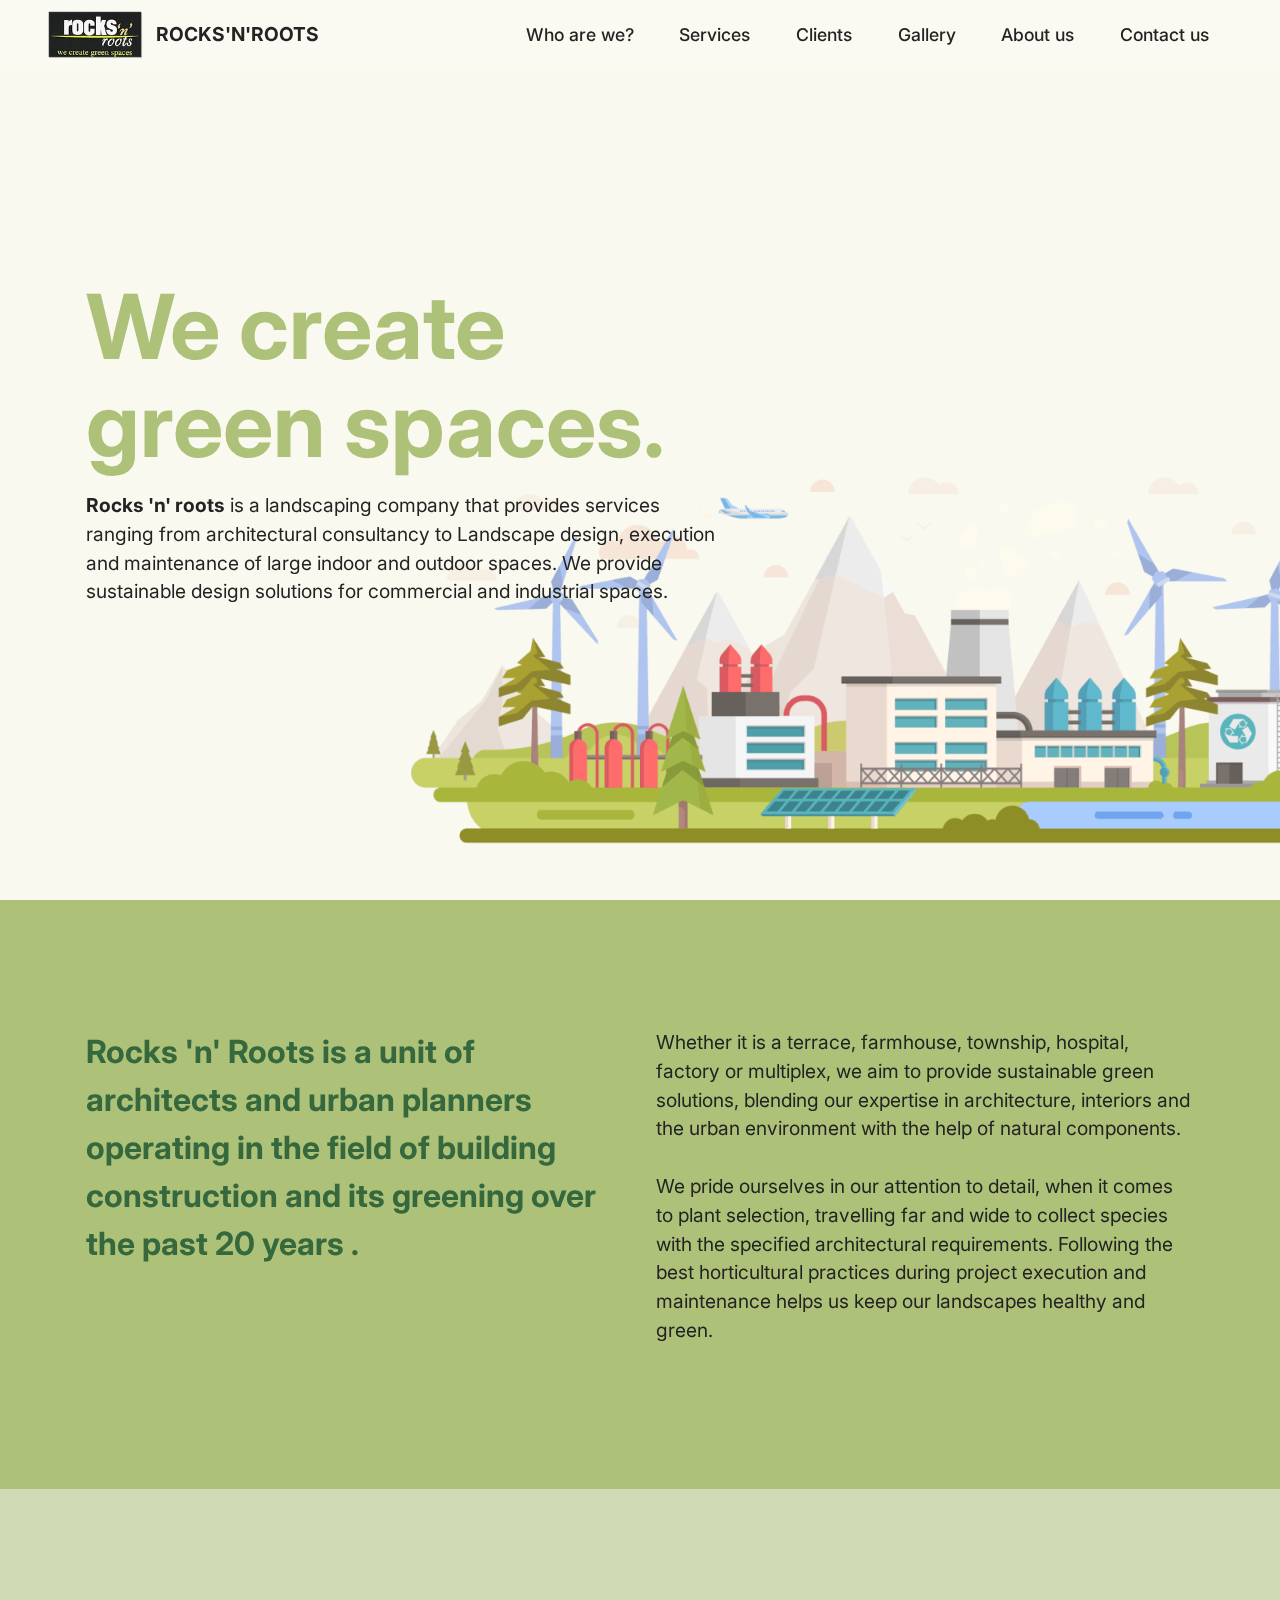
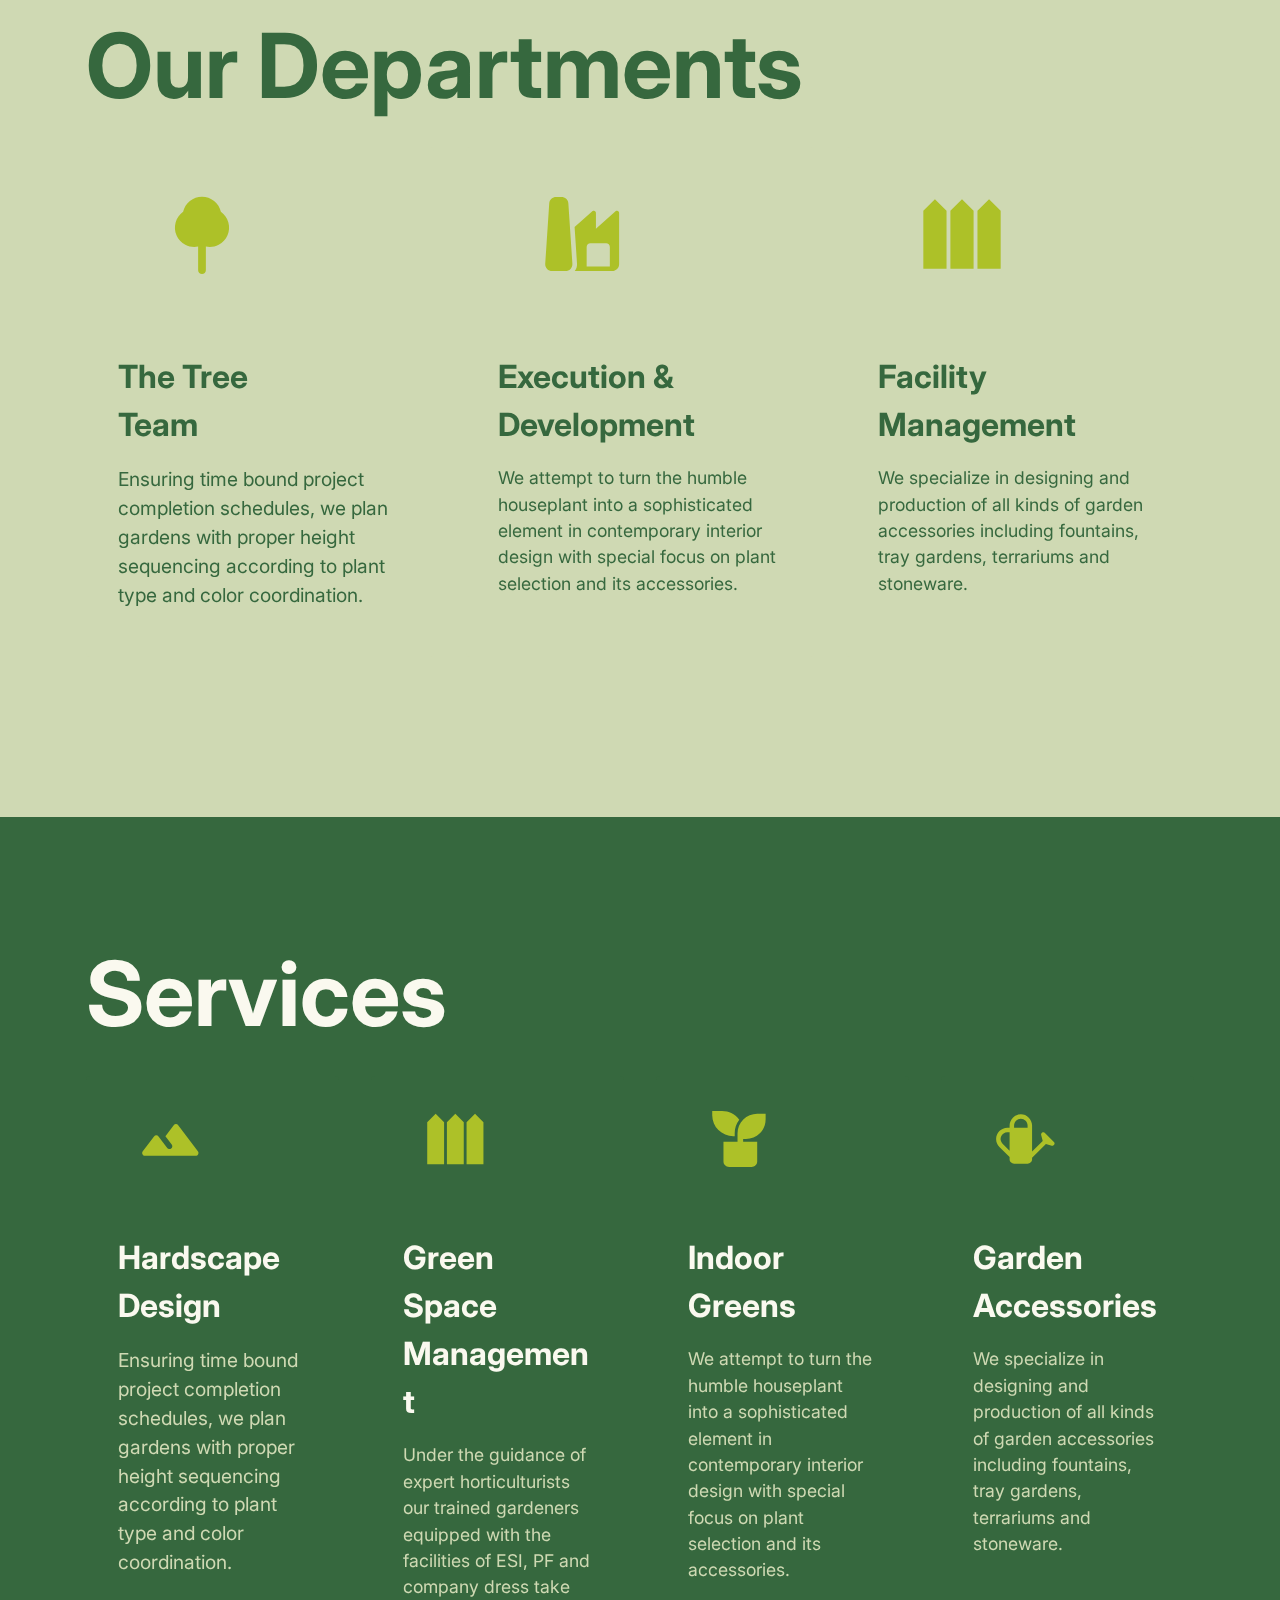
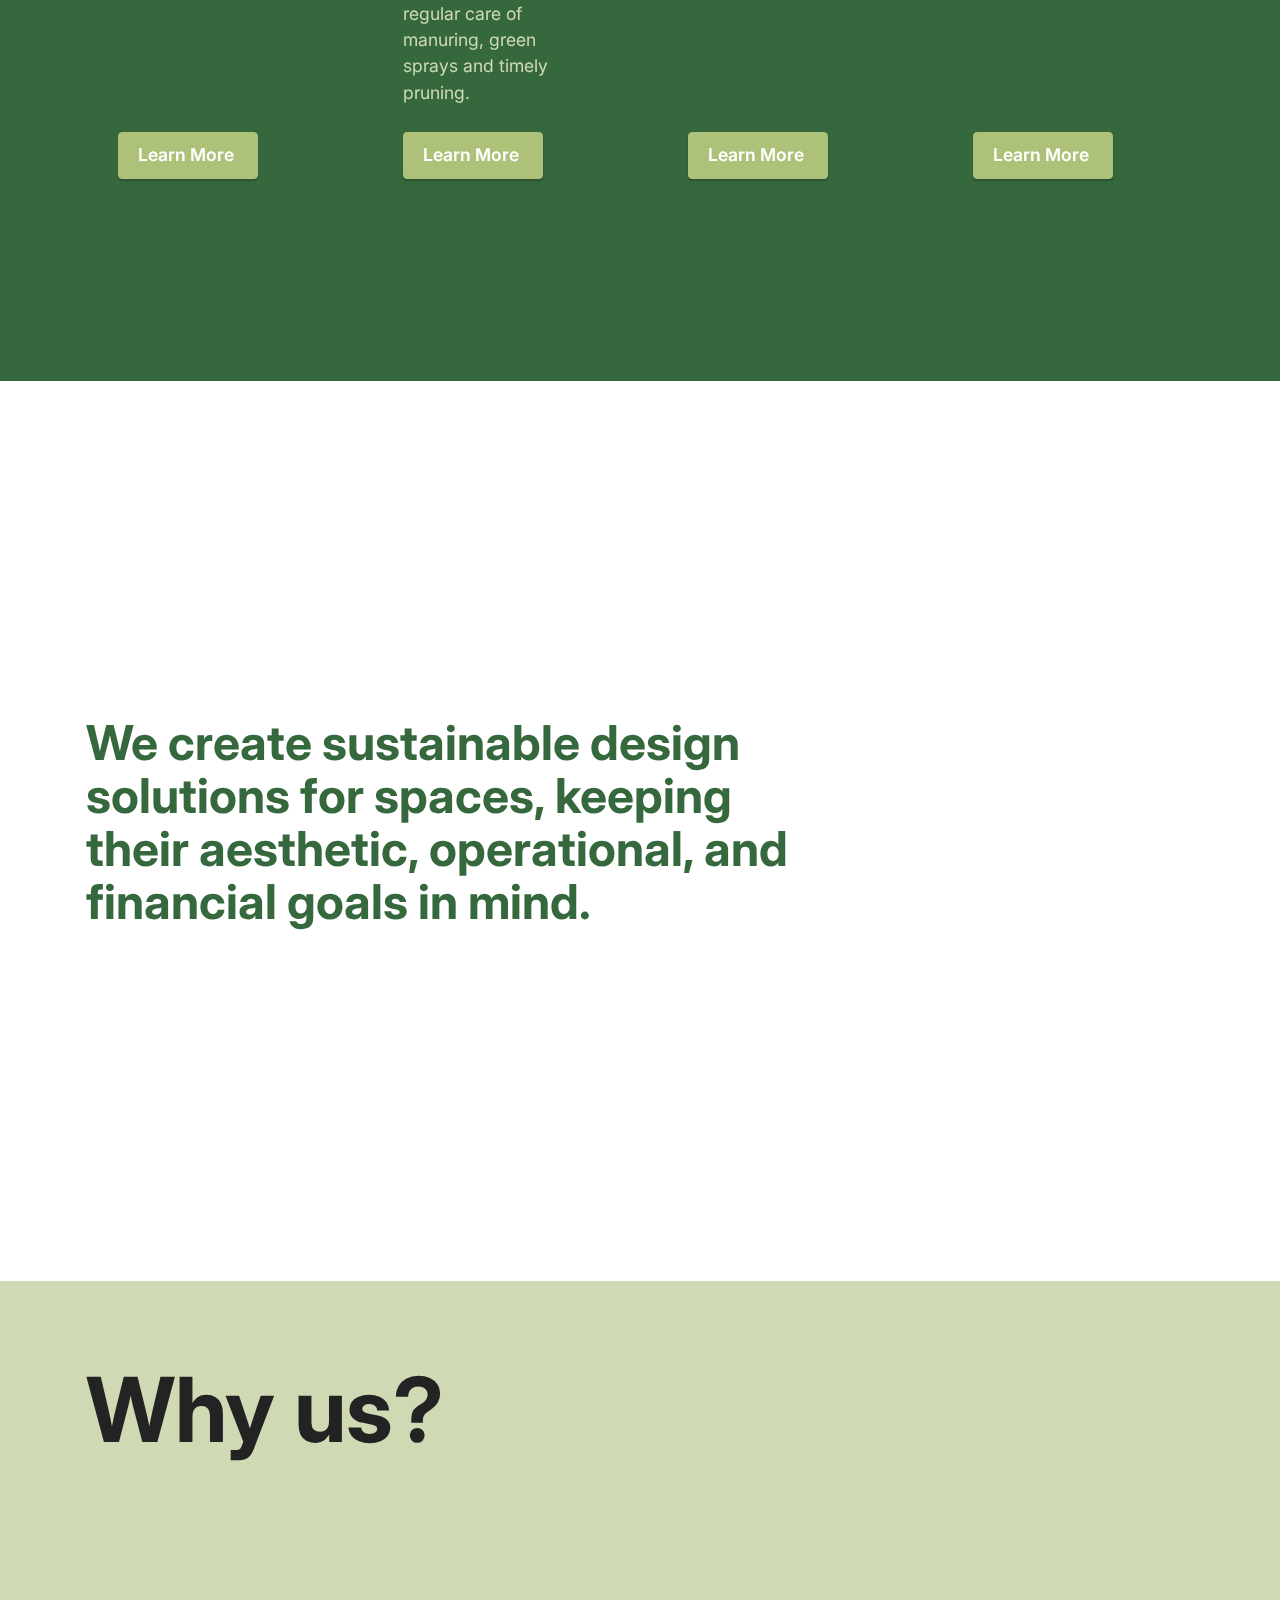
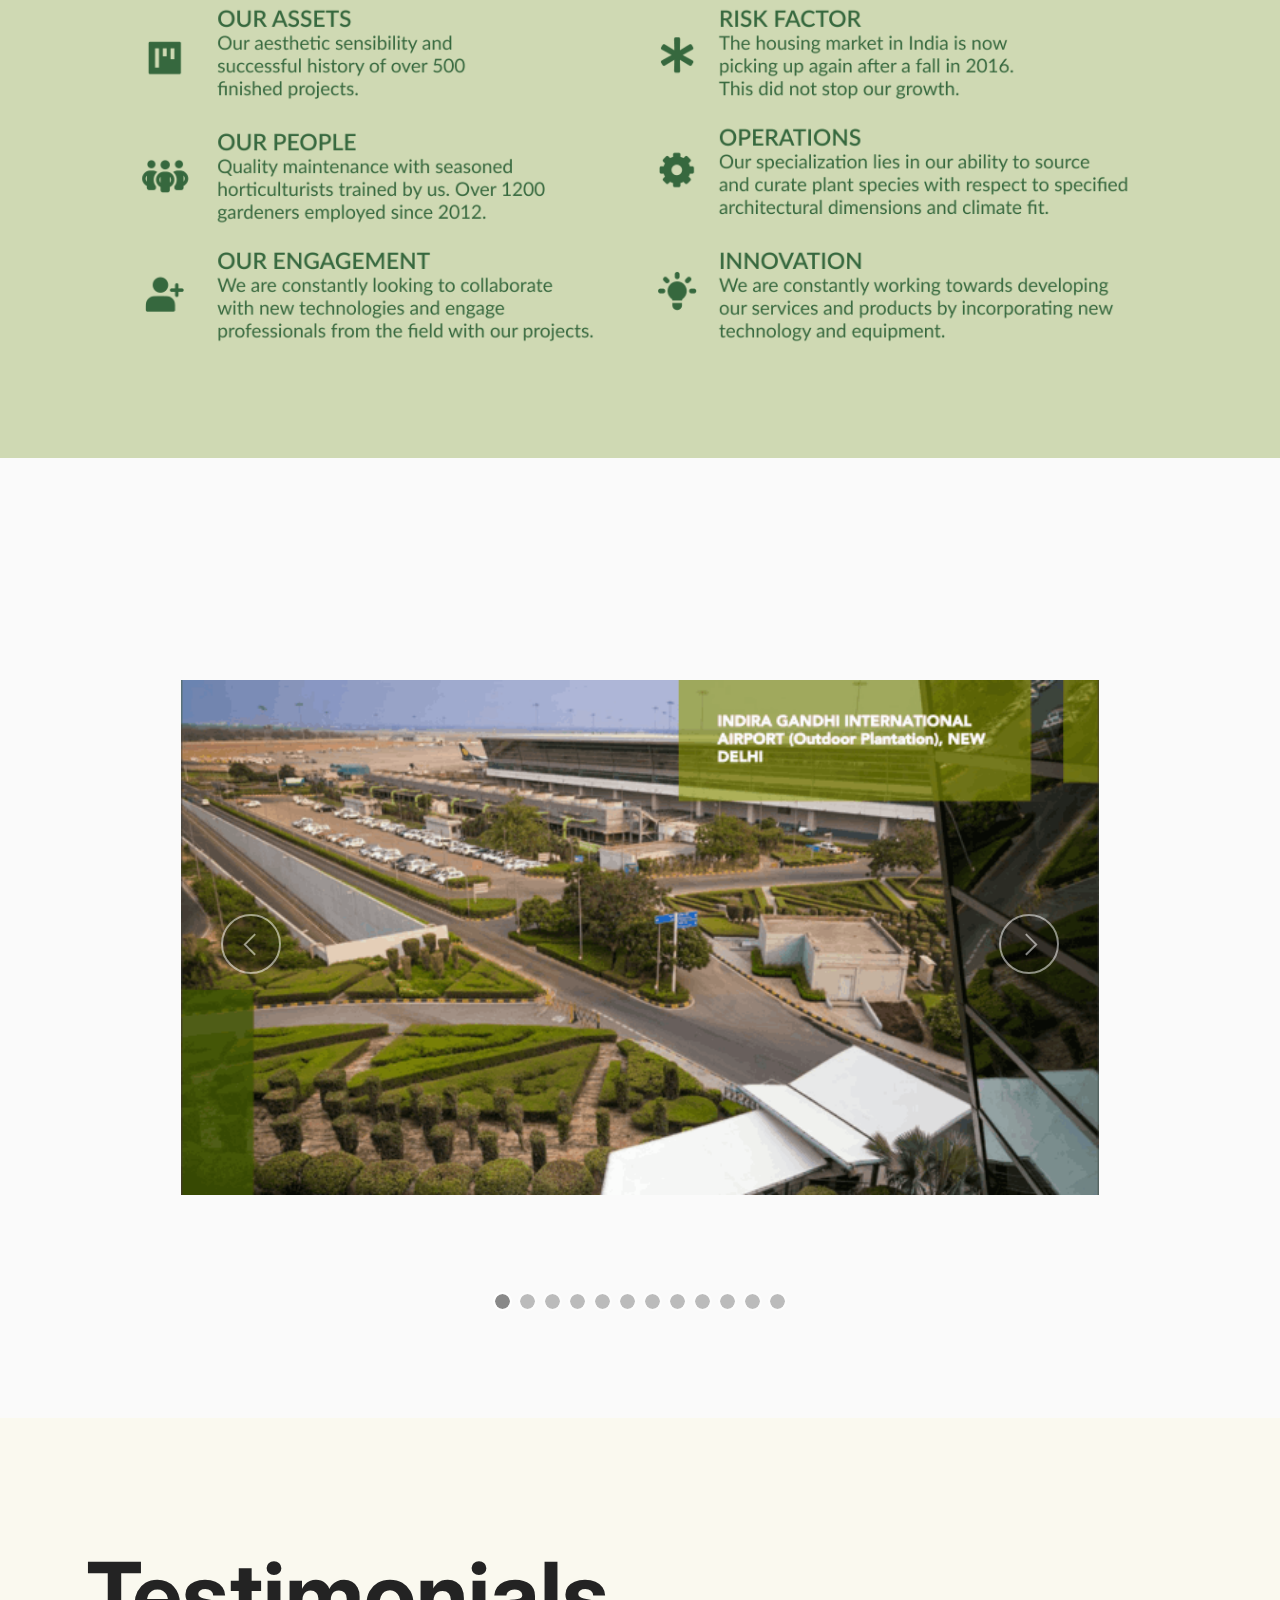
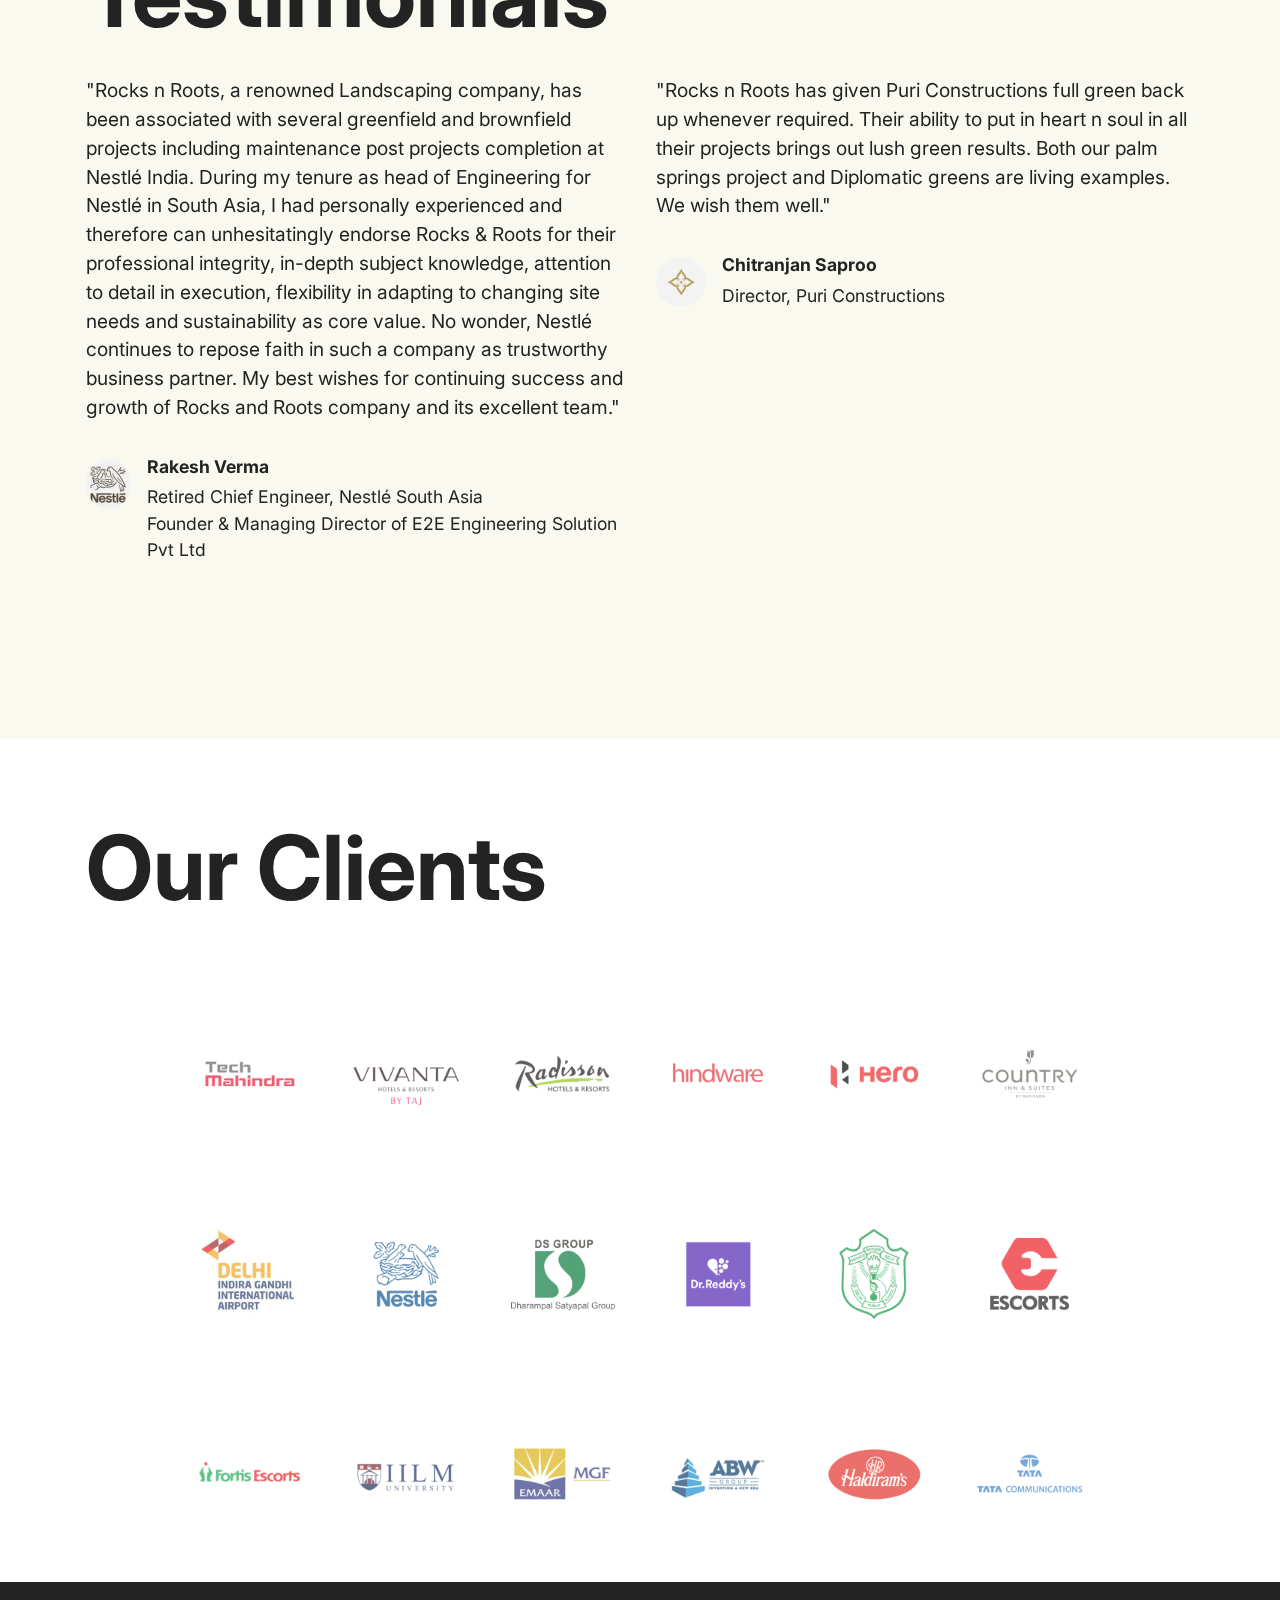
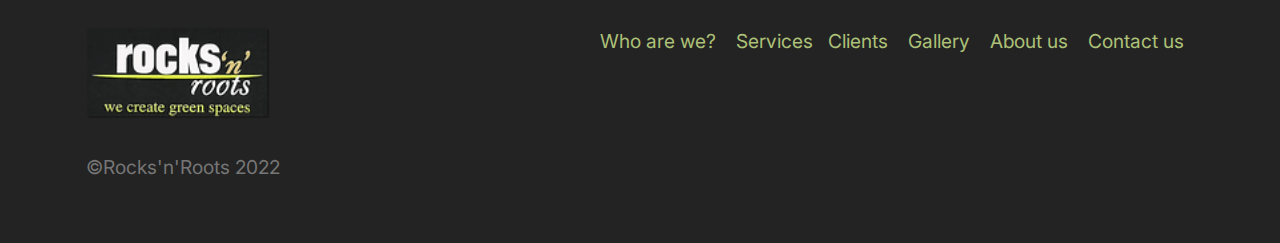
==== index.html @ bb9d35ec "First Draft" ====
<!DOCTYPE html>
<html  >
<head>
 
  <meta charset="UTF-8">
  <meta http-equiv="X-UA-Compatible" content="IE=edge">
 
  <meta name="viewport" content="width=device-width, initial-scale=1, minimum-scale=1">
  <link rel="shortcut icon" href="assets/images/image-19-139x70.png" type="image/x-icon">
  <meta name="description" content="RocksNRoots">
  
  
  <title>Home</title>
  <link rel="stylesheet" href="assets/web/assets/mobirise-icons2/mobirise2.css">
  <link rel="stylesheet" href="assets/bootstrap/css/bootstrap.min.css">
  <link rel="stylesheet" href="assets/bootstrap/css/bootstrap-grid.min.css">
  <link rel="stylesheet" href="assets/bootstrap/css/bootstrap-reboot.min.css">
  <link rel="stylesheet" href="assets/parallax/jarallax.css">
  <link rel="stylesheet" href="assets/dropdown/css/style.css">
  <link rel="stylesheet" href="assets/socicon/css/styles.css">
  <link rel="stylesheet" href="assets/theme/css/style.css">
  <link rel="preload" href="https://fonts.googleapis.com/css?family=Inter:100,200,300,400,500,600,700,800,900&display=swap" as="style" onload="this.onload=null;this.rel='stylesheet'">
  <noscript><link rel="stylesheet" href="https://fonts.googleapis.com/css?family=Inter:100,200,300,400,500,600,700,800,900&display=swap"></noscript>
  <link rel="preload" as="style" href="assets/mobirise/css/mbr-additional.css"><link rel="stylesheet" href="assets/mobirise/css/mbr-additional.css" type="text/css">
  
  
  
  
</head>
<body>
  
  <section data-bs-version="5.1" class="menu menu3 cid-t5DVvhCF1q" once="menu" id="menu3-2">
    
    <nav class="navbar navbar-dropdown navbar-fixed-top navbar-expand-lg">
        <div class="container-fluid">
            <div class="navbar-brand">
                <span class="navbar-logo">
                    <a href="index.html">
                        <img src="assets/images/image-19-139x70.png" alt="Home" style="height: 3rem;">
                    </a>
                </span>
                <span class="navbar-caption-wrap"><a class="navbar-caption text-black text-primary display-7" href="index.html">ROCKS'N'ROOTS</a></span>
            </div>
            <button class="navbar-toggler" type="button" data-toggle="collapse" data-bs-toggle="collapse" data-target="#navbarSupportedContent" data-bs-target="#navbarSupportedContent" aria-controls="navbarNavAltMarkup" aria-expanded="false" aria-label="Toggle navigation">
                <div class="hamburger">
                    <span></span>
                    <span></span>
                    <span></span>
                    <span></span>
                </div>
            </button>
            <div class="collapse navbar-collapse" id="navbarSupportedContent">
                <ul class="navbar-nav nav-dropdown nav-right" data-app-modern-menu="true"><li class="nav-item"><a class="nav-link link text-black text-primary display-4" href="index.html#content10-7">Who are we?</a></li>
                    <li class="nav-item"><a class="nav-link link text-black text-primary display-4" href="index.html#features3-g">
                            Services</a></li>
                    <li class="nav-item"><a class="nav-link link text-black text-primary display-4" href="index.html#content4-r">Clients</a>
                    </li><li class="nav-item"><a class="nav-link link text-black text-primary display-4" href="gallery.html">Gallery</a></li><li class="nav-item"><a class="nav-link link text-black text-primary display-4" href="aboutus.html">About us</a></li><li class="nav-item"><a class="nav-link link text-black text-primary display-4" href="mailto:rocksnrootsdelhi@gmail.com">Contact us</a></li></ul>
                
                
            </div>
        </div>
    </nav>
</section>

<section data-bs-version="5.1" class="header2 cid-t5EfN3SCUi mbr-fullscreen mbr-parallax-background" id="header2-3">

    

    <div class="mbr-overlay" style="opacity: 0; background-color: rgb(0, 0, 0);"></div>

    <div class="container">
        <div class="row">
            <div class="col-12 col-lg-7">
                <h1 class="mbr-section-title mbr-fonts-style mb-3 display-1"><strong>We create green spaces.</strong></h1>
                
                <p class="mbr-text mbr-fonts-style display-7"><strong>Rocks 'n' roots</strong> is a landscaping company that provides services ranging from architectural consultancy to Landscape design, execution and maintenance of large indoor and outdoor spaces. We provide sustainable design solutions for commercial and industrial spaces.</p>
                
            </div>
        </div>
    </div>
</section>

<section data-bs-version="5.1" class="content10 cid-t5EgVsaYyF" id="content10-7">
    
    <div class="container">
        <div class="row justify-content-center">
            <div class="col-12 col-md">
                
                <h6 class="mbr-section-subtitle mbr-fonts-style mb-4 display-5"><strong>
                    Rocks 'n' Roots is a unit of architects and urban planners operating in the field of building construction and its greening over the past 20 years .</strong><br></h6>
            </div>
            <div class="col-md-12 col-lg-6">
                <p class="mbr-text mbr-fonts-style display-7">Whether it is a terrace, farmhouse, township, hospital, factory or multiplex, we aim to provide sustainable green solutions, blending our expertise in architecture, interiors and the urban environment with the help of natural components.&nbsp;<br><br>We pride ourselves in our attention to detail, when it comes to plant selection, travelling far and wide to collect species with the specified architectural requirements.&nbsp;Following the best horticultural practices during project execution and maintenance helps us keep our landscapes healthy and green.&nbsp;</p>
            </div>
        </div>
    </div>
</section>

<section data-bs-version="5.1" class="features3 cid-t6fZ8G0Lkk" id="features3-o">
    
    
    <div class="container">
        <div class="mbr-section-head">
            <h4 class="mbr-section-title mbr-fonts-style align-center mb-0 display-1">
                <strong>Our Departments</strong></h4>
            
        </div>
        <div class="row mt-4">
            <div class="item features-image сol-12 col-md-6 col-lg-4">
                <div class="item-wrapper">
                    <div class="item-img">
                        <img src="assets/images/001-2.svg" alt="">
                    </div>
                    <div class="item-content">
                        <h5 class="item-title mbr-fonts-style display-5"><strong>The Tree <br>Team</strong></h5>
                        
                        <p class="mbr-text mbr-fonts-style mt-3 display-7">Ensuring time bound project completion schedules, we plan gardens with proper height sequencing according to plant type and color coordination.</p>
                    </div>
                    
                </div>
            </div>
            
            <div class="item features-image сol-12 col-md-6 col-lg-4">
                <div class="item-wrapper">
                    <div class="item-img">
                        <img src="assets/images/003-1.svg" alt="">
                    </div>
                    <div class="item-content">
                        <h5 class="item-title mbr-fonts-style display-5"><strong>Execution &amp; Development</strong></h5>
                        
                        <p class="mbr-text mbr-fonts-style mt-3 display-4">We attempt to turn the humble houseplant into a sophisticated element in contemporary interior design with special focus on plant selection and its accessories.<br></p>
                    </div>
                    
                </div>
            </div><div class="item features-image сol-12 col-md-6 col-lg-4">
                <div class="item-wrapper">
                    <div class="item-img">
                        <img src="assets/images/004-1.svg" data-slide-to="3" data-bs-slide-to="4" alt="">
                    </div>
                    <div class="item-content">
                        <h5 class="item-title mbr-fonts-style display-5"><strong>Facility <br>Management</strong></h5>
                        
                        <p class="mbr-text mbr-fonts-style mt-3 display-4">We specialize in designing and production of all kinds of garden accessories including fountains, tray gardens, terrariums and stoneware.<br></p>
                    </div>
                    
                </div>
            </div>
        </div>
    </div>
</section>

<section data-bs-version="5.1" class="features3 cid-t5TlQyt4Wt" id="features3-g">
    
    
    <div class="container">
        <div class="mbr-section-head">
            <h4 class="mbr-section-title mbr-fonts-style align-center mb-0 display-1">
                <strong>Services</strong></h4>
            
        </div>
        <div class="row mt-4">
            <div class="item features-image сol-12 col-md-6 col-lg-3">
                <div class="item-wrapper">
                    <div class="item-img">
                        <img src="assets/images/005.svg" alt="">
                    </div>
                    <div class="item-content">
                        <h5 class="item-title mbr-fonts-style display-5"><strong>Hardscape Design</strong></h5>
                        
                        <p class="mbr-text mbr-fonts-style mt-3 display-7">Ensuring time bound project completion schedules, we plan gardens with proper height sequencing according to plant type and color coordination.</p>
                    </div>
                    <div class="mbr-section-btn item-footer mt-2"><a href="gallery.html#header2-1l" class="btn item-btn btn-success display-4">Learn More&nbsp;</a></div>
                </div>
            </div>
            <div class="item features-image сol-12 col-md-6 col-lg-3">
                <div class="item-wrapper">
                    <div class="item-img">
                        <img src="assets/images/004-1.svg" alt="">
                    </div>
                    <div class="item-content">
                        <h5 class="item-title mbr-fonts-style display-5"><strong>Green Space Management</strong></h5>
                        
                        <p class="mbr-text mbr-fonts-style mt-3 display-4">Under the guidance of expert horticulturists our trained gardeners equipped with the facilities of ESI, PF and company dress take regular care of manuring, green sprays and timely&nbsp; pruning.</p>
                    </div>
                    <div class="mbr-section-btn item-footer mt-2"><a href="gallery.html#header2-1k" class="btn item-btn btn-success display-4">Learn More&nbsp;</a></div>
                </div>
            </div>
            <div class="item features-image сol-12 col-md-6 col-lg-3">
                <div class="item-wrapper">
                    <div class="item-img">
                        <img src="assets/images/007.svg" alt="">
                    </div>
                    <div class="item-content">
                        <h5 class="item-title mbr-fonts-style display-5"><strong>Indoor <br>Greens</strong></h5>
                        
                        <p class="mbr-text mbr-fonts-style mt-3 display-4">We attempt to turn the humble houseplant into a sophisticated element in contemporary interior design with special focus on plant selection and its accessories.<br></p>
                    </div>
                    <div class="mbr-section-btn item-footer mt-2"><a href="gallery.html#slider1-1n" class="btn item-btn btn-success display-4">Learn More&nbsp;</a></div>
                </div>
            </div><div class="item features-image сol-12 col-md-6 col-lg-3">
                <div class="item-wrapper">
                    <div class="item-img">
                        <img src="assets/images/008.svg" data-slide-to="3" data-bs-slide-to="4" alt="">
                    </div>
                    <div class="item-content">
                        <h5 class="item-title mbr-fonts-style display-5"><strong>Garden Accessories</strong></h5>
                        
                        <p class="mbr-text mbr-fonts-style mt-3 display-4">We specialize in designing and production of all kinds of garden accessories including fountains, tray gardens, terrariums and stoneware.<br></p>
                    </div>
                    <div class="mbr-section-btn item-footer mt-2"><a href="gallery.html#header2-x" class="btn item-btn btn-success display-4">Learn More&nbsp;</a></div>
                </div>
            </div>
        </div>
    </div>
</section>

<section data-bs-version="5.1" class="header2 cid-t6fTZutFiZ mbr-fullscreen mbr-parallax-background" id="header2-h">

    

    <div class="mbr-overlay" style="opacity: 0; background-color: rgb(255, 255, 255);"></div>

    <div class="container">
        <div class="row">
            <div class="col-12 col-lg-8">
                <h1 class="mbr-section-title mbr-fonts-style mb-3 display-2"><strong>We create sustainable design solutions for spaces, keeping their aesthetic, operational, and financial goals in mind.</strong></h1>
                
                
                
            </div>
        </div>
    </div>
</section>

<section data-bs-version="5.1" class="content4 cid-t6KwurX6iw" id="content4-1s">
    
    
    <div class="container">
        <div class="row justify-content-center">
            <div class="title col-md-12 col-lg-12">
                <h3 class="mbr-section-title mbr-fonts-style align-center mb-4 display-1">
                    <strong>Why us?</strong></h3>
                
                
            </div>
        </div>
    </div>
</section>

<section data-bs-version="5.1" class="image3 cid-t6KwoleUB4" id="image3-1r">
    

    

    <div class="container-fluid">
        <div class="row justify-content-center">
            <div class="col-12 col-lg-12">
                <div class="image-wrapper">
                    <img src="assets/images/frame-8-2560x1192.png" alt="Mobirise">
                    
                </div>
            </div>
        </div>
    </div>
</section>

<section data-bs-version="5.1" class="slider2 cid-t6AXelpmAG" id="slider2-1i">
    

    
    <div class="container">
        <div class="row justify-content-center">
            <div class="col-12 col-md-10">
                <div class="carousel slide carousel-fade" id="t7fwPSSUD3" data-ride="carousel" data-bs-ride="carousel" data-interval="5000" data-bs-interval="5000">
                    
                    <ol class="carousel-indicators">
                        <li data-slide-to="0" data-bs-slide-to="0" class="active" data-target="#t7fwPSSUD3" data-bs-target="#t7fwPSSUD3"></li>
                        <li data-slide-to="1" data-bs-slide-to="1" data-target="#t7fwPSSUD3" data-bs-target="#t7fwPSSUD3"></li>
                        <li data-slide-to="2" data-bs-slide-to="2" data-target="#t7fwPSSUD3" data-bs-target="#t7fwPSSUD3"></li><li data-slide-to="3" data-bs-slide-to="3" data-target="#t7fwPSSUD3" data-bs-target="#t7fwPSSUD3"></li><li data-slide-to="4" data-bs-slide-to="4" data-target="#t7fwPSSUD3" data-bs-target="#t7fwPSSUD3"></li><li data-slide-to="5" data-bs-slide-to="5" data-target="#t7fwPSSUD3" data-bs-target="#t7fwPSSUD3"></li><li data-slide-to="6" data-bs-slide-to="6" data-target="#t7fwPSSUD3" data-bs-target="#t7fwPSSUD3"></li><li data-slide-to="7" data-bs-slide-to="7" data-target="#t7fwPSSUD3" data-bs-target="#t7fwPSSUD3"></li><li data-slide-to="8" data-bs-slide-to="8" data-target="#t7fwPSSUD3" data-bs-target="#t7fwPSSUD3"></li><li data-slide-to="9" data-bs-slide-to="9" data-target="#t7fwPSSUD3" data-bs-target="#t7fwPSSUD3"></li><li data-slide-to="10" data-bs-slide-to="10" data-target="#t7fwPSSUD3" data-bs-target="#t7fwPSSUD3"></li><li data-slide-to="11" data-bs-slide-to="11" data-target="#t7fwPSSUD3" data-bs-target="#t7fwPSSUD3"></li>
                    </ol>
                    <div class="carousel-inner">
                        <div class="carousel-item slider-image item active">
                            <div class="item-wrapper">
                                <img class="d-block w-100" src="assets/images/image-38-640x359.png" data-slide-to="0" data-bs-slide-to="0">
                                
                            </div>
                        </div>
                        <div class="carousel-item slider-image item">
                            <div class="item-wrapper">
                                <img class="d-block w-100" src="assets/images/image-37-640x360.png" data-slide-to="1" data-bs-slide-to="1">
                                
                            </div>
                        </div><div class="carousel-item slider-image item">
                            <div class="item-wrapper">
                                <img class="d-block w-100" src="assets/images/image-36-640x361.png" data-slide-to="2" data-bs-slide-to="2">
                                
                            </div>
                        </div><div class="carousel-item slider-image item">
                            <div class="item-wrapper">
                                <img class="d-block w-100" src="assets/images/image-35-640x361.png" data-slide-to="3" data-bs-slide-to="3">
                                
                            </div>
                        </div><div class="carousel-item slider-image item">
                            <div class="item-wrapper">
                                <img class="d-block w-100" src="assets/images/image-34-640x359.png" data-slide-to="4" data-bs-slide-to="4">
                                
                            </div>
                        </div><div class="carousel-item slider-image item">
                            <div class="item-wrapper">
                                <img class="d-block w-100" src="assets/images/image-33-640x361.png" data-slide-to="5" data-bs-slide-to="5">
                                
                            </div>
                        </div><div class="carousel-item slider-image item">
                            <div class="item-wrapper">
                                <img class="d-block w-100" src="assets/images/image-32-640x360.png" data-slide-to="6" data-bs-slide-to="6">
                                
                            </div>
                        </div><div class="carousel-item slider-image item">
                            <div class="item-wrapper">
                                <img class="d-block w-100" src="assets/images/image-31-640x359.png" data-slide-to="7" data-bs-slide-to="7">
                                
                            </div>
                        </div><div class="carousel-item slider-image item">
                            <div class="item-wrapper">
                                <img class="d-block w-100" src="assets/images/image-30-640x359.png" data-slide-to="8" data-bs-slide-to="8">
                                
                            </div>
                        </div><div class="carousel-item slider-image item">
                            <div class="item-wrapper">
                                <img class="d-block w-100" src="assets/images/image-29-640x357.png" data-slide-to="9" data-bs-slide-to="9">
                                
                            </div>
                        </div><div class="carousel-item slider-image item">
                            <div class="item-wrapper">
                                <img class="d-block w-100" src="assets/images/image-28-640x361.png" data-slide-to="10" data-bs-slide-to="10">
                                
                            </div>
                        </div><div class="carousel-item slider-image item">
                            <div class="item-wrapper">
                                <img class="d-block w-100" src="assets/images/image-27-640x359.png" data-slide-to="11" data-bs-slide-to="11">
                                
                            </div>
                        </div>
                        
                    </div>
                    <a class="carousel-control carousel-control-prev" role="button" data-slide="prev" data-bs-slide="prev" href="#t7fwPSSUD3">
                        <span class="mobi-mbri mobi-mbri-arrow-prev" aria-hidden="true"></span>
                        <span class="sr-only visually-hidden">Previous</span>
                    </a>
                    <a class="carousel-control carousel-control-next" role="button" data-slide="next" data-bs-slide="next" href="#t7fwPSSUD3">
                        <span class="mobi-mbri mobi-mbri-arrow-next" aria-hidden="true"></span>
                        <span class="sr-only visually-hidden">Next</span>
                    </a>
                </div>
            </div>
        </div>
    </div>
</section>

<section data-bs-version="5.1" class="testimonials2 cid-t6fWciYGK0" id="testimonials2-l">
    
    
    <div class="container">
        <h3 class="mbr-section-title mbr-fonts-style align-center mb-4 display-1">
            <strong>Testimonials</strong>
        </h3>
        <div class="row justify-content-center">
            <div class="card col-12 col-md-6">
                <p class="mbr-text mbr-fonts-style mb-4 display-7">"Rocks n Roots, a renowned Landscaping company, has been associated with several greenfield and brownfield projects including maintenance post projects completion at Nestlé India. During my tenure as head of Engineering for Nestlé in South Asia, I had personally experienced and therefore can unhesitatingly endorse Rocks &amp; Roots for their professional integrity, in-depth subject knowledge, attention to detail in execution, flexibility in adapting to changing site needs and sustainability as core value. No wonder, Nestlé continues to repose faith in such a company as trustworthy business partner. My best wishes for continuing success and growth of Rocks and Roots company and its excellent team."<br></p>
                <div class="d-flex mb-md-0 mb-4">
                    <div class="image-wrapper">
                        <img src="assets/images/group-90-100x100.png" alt="Mobirise">
                    </div>
                    <div class="text-wrapper">
                        <p class="name mbr-fonts-style mb-1 display-4"><strong>Rakesh Verma</strong><br></p>
                        <p class="position mbr-fonts-style display-4">Retired Chief Engineer, Nestlé South Asia
<br>Founder &amp; Managing Director of E2E Engineering Solution Pvt Ltd</p>
                    </div>
                </div>
            </div>
            <div class="card col-12 col-md-6">
                <p class="mbr-text mbr-fonts-style mb-4 display-7">"Rocks n Roots has given Puri Constructions full green back up whenever required. Their ability to put in heart n soul in all their projects brings out lush green results. Both our palm springs project and Diplomatic greens are living examples. We wish them well." </p>
                <div class="d-flex mb-md-0 mb-4">
                    <div class="image-wrapper">
                        <img src="assets/images/group-91-100x100.png" alt="Mobirise">
                    </div>
                    <div class="text-wrapper">
                        <p class="name mbr-fonts-style mb-1 display-4"><strong>Chitranjan Saproo</strong><br></p>
                        <p class="position mbr-fonts-style display-4">Director, Puri Constructions</p>
                    </div>
                </div>
            </div>
        </div>
    </div>
</section>

<section data-bs-version="5.1" class="content4 cid-t6gq3K4KxP" id="content4-r">
    
    
    <div class="container">
        <div class="row justify-content-center">
            <div class="title col-md-12 col-lg-12">
                <h3 class="mbr-section-title mbr-fonts-style align-center mb-4 display-1">
                    <strong>Our Clients</strong></h3>
                
                
            </div>
        </div>
    </div>
</section>

<section data-bs-version="5.1" class="clients1 cid-t6WrpKMeGx" id="clients1-1t">
    
    <div class="images-container container-fluid">
        <div class="mbr-section-head">
            
            
            
        </div>
        <div class="row justify-content-center mt-4">
            <div class="col-md-3 card">
                <img src="assets/images/frame-9-160x160.png" alt="">
            </div>
            <div class="col-md-3 card">
                <img src="assets/images/frame-10-160x160.png" alt="">
            </div>
            <div class="col-md-3 card">
                <img src="assets/images/frame-11-160x160.png" alt="">
            </div>
            <div class="col-md-3 card">
                <img src="assets/images/frame-12-160x160.png" alt="">
            </div>
            <div class="col-md-3 card">
                <img src="assets/images/frame-13-160x160.png" alt="">
            </div>
            <div class="col-md-3 card">
                <img src="assets/images/frame-15-160x160.png" alt="">
            </div>
            
            
        </div>
    </div>
</section>

<section data-bs-version="5.1" class="clients1 cid-t6WucRpq5r" id="clients1-1u">
    
    <div class="images-container container-fluid">
        <div class="mbr-section-head">
            
            
            
        </div>
        <div class="row justify-content-center mt-4">
            <div class="col-md-3 card">
                <img src="assets/images/frame-14-160x160.png" alt="">
            </div>
            <div class="col-md-3 card">
                <img src="assets/images/frame-16-160x160.png" alt="">
            </div>
            <div class="col-md-3 card">
                <img src="assets/images/frame-17-160x160.png" alt="">
            </div>
            <div class="col-md-3 card">
                <img src="assets/images/frame-18-160x160.png" alt="">
            </div>
            <div class="col-md-3 card">
                <img src="assets/images/frame-19-160x160.png" alt="">
            </div>
            <div class="col-md-3 card">
                <img src="assets/images/frame-20-160x160.png" alt="">
            </div>
            
            
        </div>
    </div>
</section>

<section data-bs-version="5.1" class="clients1 cid-t6WvmtSdde" id="clients1-1v">
    
    <div class="images-container container-fluid">
        <div class="mbr-section-head">
            
            
            
        </div>
        <div class="row justify-content-center mt-4">
            <div class="col-md-3 card">
                <img src="assets/images/frame-21-160x160.png" alt="">
            </div>
            <div class="col-md-3 card">
                <img src="assets/images/frame-22-160x160.png" alt="">
            </div>
            <div class="col-md-3 card">
                <img src="assets/images/frame-23-160x160.png" alt="">
            </div>
            <div class="col-md-3 card">
                <img src="assets/images/frame-24-160x160.png" alt="">
            </div>
            <div class="col-md-3 card">
                <img src="assets/images/frame-25-160x160.png" alt="">
            </div>
            <div class="col-md-3 card">
                <img src="assets/images/frame-26-160x160.png" alt="">
            </div>
            
            
        </div>
    </div>
</section>

<section data-bs-version="5.1" class="footer5 cid-t5EhNwWTvT" once="footers" id="footer5-b">

    

    

    <div class="container">
        <div class="media-container-row">
            <div class="col-md-2 col-6">
                <div class="media-wrap">
                    <a href="index.html">
                        <img src="assets/images/image-19-139x70.png" alt="RocksNRoots">
                    </a>
                </div>
            </div>
            <div class="col-10 col-6">
                <p class="mbr-text align-right links mbr-fonts-style display-7"><a href="index.html#content10-7" class="text-success">Who are we?</a>&nbsp; &nbsp; <a href="index.html#features3-g" class="text-success">Services</a>&nbsp; &nbsp;<a href="index.html#content4-r" class="text-success">Clients</a>&nbsp; &nbsp; <a href="gallery.html" class="text-success text-primary">Gallery</a>&nbsp; &nbsp;&nbsp;<a href="aboutus.html" class="text-success text-primary">About us</a>&nbsp; &nbsp; <a href="mailto:rocksnrootsdelhi@gmail.com" class="text-success">Contact us</a>&nbsp;&nbsp;</p>
            </div>
        </div>
        <!-- <div class="media-container-row">
            <div class="col-md-12"> -->
        <div class="footer-lower">
            <div class="media-container-row">
                <div class="col-md-12">
                    <hr>
                </div>
            </div>
            <div class="media-container-row">
                <div class="col-md-6 copyright">
                    <p class="mbr-text mbr-fonts-style display-7">
                        ©Rocks'n'Roots 2022</p>
                </div>
                <div class="col-md-6">
                    <div class="social-list align-right">
                        <div class="soc-item">
                            <a href="https://twitter.com/mobirise" target="_blank">
                                <span class="socicon-twitter socicon mbr-iconfont mbr-iconfont-social"></span>
                            </a>
                        </div>
                        <div class="soc-item">
                            <a href="https://www.facebook.com/pages/Mobirise/1616226671953247" target="_blank">
                                <span class="socicon-facebook socicon mbr-iconfont mbr-iconfont-social"></span>
                            </a>
                        </div>
                        <div class="soc-item">
                            <a href="https://www.youtube.com/c/mobirise" target="_blank">
                                <span class="socicon-youtube socicon mbr-iconfont mbr-iconfont-social"></span>
                            </a>
                        </div>
                        <div class="soc-item">
                            <a href="https://instagram.com/mobirise" target="_blank">
                                <span class="socicon-instagram socicon mbr-iconfont mbr-iconfont-social"></span>
                            </a>
                        </div>
                        <div class="soc-item">
                            <a href="https://www.behance.net/Mobirise" target="_blank">
                                <span class="socicon-behance socicon mbr-iconfont mbr-iconfont-social"></span>
                            </a>
                        </div>
                        <div class="soc-item">
                            <a href="https://vimeo.com/mobirise" target="_blank">
                                <span class="socicon-vimeo socicon mbr-iconfont mbr-iconfont-social"></span>
                            </a>
                        </div>
                    </div>
                </div>
            </div>
            <!-- </div>
            </div> -->
        </div>

    </div>
</section><section style="display: none !important;background-color: #fff; font-family: -apple-system, BlinkMacSystemFont, 'Segoe UI', 'Roboto', 'Helvetica Neue', Arial, sans-serif; color:#aaa; font-size:12px; padding: 0; align-items: center; display: flex;"><a href="https://mobirise.site/q" style="flex: 1 1; height: 3rem; padding-left: 1rem;"></a><p style="flex: 0 0 auto; margin:0; padding-right:1rem;">Mobirise web page software - <a href="https://mobirise.site/o" style="color:#aaa;">More</a></p></section><script src="assets/bootstrap/js/bootstrap.bundle.min.js"></script>  <script src="assets/parallax/jarallax.js"></script>  <script src="assets/smoothscroll/smooth-scroll.js"></script>  <script src="assets/ytplayer/index.js"></script>  <script src="assets/dropdown/js/navbar-dropdown.js"></script>  <script src="assets/theme/js/script.js"></script>  
  
  
</body>
</html>
---- assets/web/assets/mobirise-icons2/mobirise2.css ----
@font-face {
  font-family: 'Moririse2';
  font-display: swap;
  src:  url('mobirise2.eot?f2bix4');
  src:  url('mobirise2.eot?f2bix4#iefix') format('embedded-opentype'),
    url('mobirise2.ttf?f2bix4') format('truetype'),
    url('mobirise2.woff?f2bix4') format('woff'),
    url('mobirise2.svg?f2bix4#mobirise2') format('svg');
  font-weight: normal;
  font-style: normal;
}

[class^="mobi-"], [class*=" mobi-"] {
  /* use !important to prevent issues with browser extensions that change fonts */
  font-family: 'Moririse2' !important;
  speak: none;
  font-style: normal;
  font-weight: normal;
  font-variant: normal;
  text-transform: none;
  line-height: 1;

  /* Better Font Rendering =========== */
  -webkit-font-smoothing: antialiased;
  -moz-osx-font-smoothing: grayscale;
}

.mobi-mbri-add-submenu:before {
  content: "\e900";
}
.mobi-mbri-alert:before {
  content: "\e901";
}
.mobi-mbri-align-center:before {
  content: "\e902";
}
.mobi-mbri-align-justify:before {
  content: "\e903";
}
.mobi-mbri-align-left:before {
  content: "\e904";
}
.mobi-mbri-align-right:before {
  content: "\e905";
}
.mobi-mbri-android:before {
  content: "\e906";
}
.mobi-mbri-apple:before {
  content: "\e907";
}
.mobi-mbri-arrow-down:before {
  content: "\e908";
}
.mobi-mbri-arrow-next:before {
  content: "\e909";
}
.mobi-mbri-arrow-prev:before {
  content: "\e90a";
}
.mobi-mbri-arrow-up:before {
  content: "\e90b";
}
.mobi-mbri-bold:before {
  content: "\e90c";
}
.mobi-mbri-bookmark:before {
  content: "\e90d";
}
.mobi-mbri-bootstrap:before {
  content: "\e90e";
}
.mobi-mbri-briefcase:before {
  content: "\e90f";
}
.mobi-mbri-browse:before {
  content: "\e910";
}
.mobi-mbri-bulleted-list:before {
  content: "\e911";
}
.mobi-mbri-calendar:before {
  content: "\e912";
}
.mobi-mbri-camera:before {
  content: "\e913";
}
.mobi-mbri-cart-add:before {
  content: "\e914";
}
.mobi-mbri-cart-full:before {
  content: "\e915";
}
.mobi-mbri-cash:before {
  content: "\e916";
}
.mobi-mbri-change-style:before {
  content: "\e917";
}
.mobi-mbri-chat:before {
  content: "\e918";
}
.mobi-mbri-clock:before {
  content: "\e919";
}
.mobi-mbri-close:before {
  content: "\e91a";
}
.mobi-mbri-cloud:before {
  content: "\e91b";
}
.mobi-mbri-code:before {
  content: "\e91c";
}
.mobi-mbri-contact-form:before {
  content: "\e91d";
}
.mobi-mbri-credit-card:before {
  content: "\e91e";
}
.mobi-mbri-cursor-click:before {
  content: "\e91f";
}
.mobi-mbri-cust-feedback:before {
  content: "\e920";
}
.mobi-mbri-database:before {
  content: "\e921";
}
.mobi-mbri-delivery:before {
  content: "\e922";
}
.mobi-mbri-desktop:before {
  content: "\e923";
}
.mobi-mbri-devices:before {
  content: "\e924";
}
.mobi-mbri-down:before {
  content: "\e925";
}
.mobi-mbri-download-2:before {
  content: "\e926";
}
.mobi-mbri-download:before {
  content: "\e927";
}
.mobi-mbri-drag-n-drop-2:before {
  content: "\e928";
}
.mobi-mbri-drag-n-drop:before {
  content: "\e929";
}
.mobi-mbri-edit-2:before {
  content: "\e92a";
}
.mobi-mbri-edit:before {
  content: "\e92b";
}
.mobi-mbri-error:before {
  content: "\e92c";
}
.mobi-mbri-extension:before {
  content: "\e92d";
}
.mobi-mbri-features:before {
  content: "\e92e";
}
.mobi-mbri-file:before {
  content: "\e92f";
}
.mobi-mbri-flag:before {
  content: "\e930";
}
.mobi-mbri-folder:before {
  content: "\e931";
}
.mobi-mbri-gift:before {
  content: "\e932";
}
.mobi-mbri-github:before {
  content: "\e933";
}
.mobi-mbri-globe-2:before {
  content: "\e934";
}
.mobi-mbri-globe:before {
  content: "\e935";
}
.mobi-mbri-growing-chart:before {
  content: "\e936";
}
.mobi-mbri-hearth:before {
  content: "\e937";
}
.mobi-mbri-help:before {
  content: "\e938";
}
.mobi-mbri-home:before {
  content: "\e939";
}
.mobi-mbri-hot-cup:before {
  content: "\e93a";
}
.mobi-mbri-idea:before {
  content: "\e93b";
}
.mobi-mbri-image-gallery:before {
  content: "\e93c";
}
.mobi-mbri-image-slider:before {
  content: "\e93d";
}
.mobi-mbri-info:before {
  content: "\e93e";
}
.mobi-mbri-italic:before {
  content: "\e93f";
}
.mobi-mbri-key:before {
  content: "\e940";
}
.mobi-mbri-laptop:before {
  content: "\e941";
}
.mobi-mbri-layers:before {
  content: "\e942";
}
.mobi-mbri-left-right:before {
  content: "\e943";
}
.mobi-mbri-left:before {
  content: "\e944";
}
.mobi-mbri-letter:before {
  content: "\e945";
}
.mobi-mbri-like:before {
  content: "\e946";
}
.mobi-mbri-link:before {
  content: "\e947";
}
.mobi-mbri-lock:before {
  content: "\e948";
}
.mobi-mbri-login:before {
  content: "\e949";
}
.mobi-mbri-logout:before {
  content: "\e94a";
}
.mobi-mbri-magic-stick:before {
  content: "\e94b";
}
.mobi-mbri-map-pin:before {
  content: "\e94c";
}
.mobi-mbri-menu:before {
  content: "\e94d";
}
.mobi-mbri-mobile-2:before {
  content: "\e94e";
}
.mobi-mbri-mobile-horizontal:before {
  content: "\e94f";
}
.mobi-mbri-mobile:before {
  content: "\e950";
}
.mobi-mbri-mobirise:before {
  content: "\e951";
}
.mobi-mbri-more-horizontal:before {
  content: "\e952";
}
.mobi-mbri-more-vertical:before {
  content: "\e953";
}
.mobi-mbri-music:before {
  content: "\e954";
}
.mobi-mbri-new-file:before {
  content: "\e955";
}
.mobi-mbri-numbered-list:before {
  content: "\e956";
}
.mobi-mbri-opened-folder:before {
  content: "\e957";
}
.mobi-mbri-pages:before {
  content: "\e958";
}
.mobi-mbri-paper-plane:before {
  content: "\e959";
}
.mobi-mbri-paperclip:before {
  content: "\e95a";
}
.mobi-mbri-phone:before {
  content: "\e95b";
}
.mobi-mbri-photo:before {
  content: "\e95c";
}
.mobi-mbri-photos:before {
  content: "\e95d";
}
.mobi-mbri-pin:before {
  content: "\e95e";
}
.mobi-mbri-play:before {
  content: "\e95f";
}
.mobi-mbri-plus:before {
  content: "\e960";
}
.mobi-mbri-preview:before {
  content: "\e961";
}
.mobi-mbri-print:before {
  content: "\e962";
}
.mobi-mbri-protect:before {
  content: "\e963";
}
.mobi-mbri-question:before {
  content: "\e964";
}
.mobi-mbri-quote-left:before {
  content: "\e965";
}
.mobi-mbri-quote-right:before {
  content: "\e966";
}
.mobi-mbri-redo:before {
  content: "\e967";
}
.mobi-mbri-refresh:before {
  content: "\e968";
}
.mobi-mbri-responsive-2:before {
  content: "\e969";
}
.mobi-mbri-responsive:before {
  content: "\e96a";
}
.mobi-mbri-right:before {
  content: "\e96b";
}
.mobi-mbri-rocket:before {
  content: "\e96c";
}
.mobi-mbri-sad-face:before {
  content: "\e96d";
}
.mobi-mbri-sale:before {
  content: "\e96e";
}
.mobi-mbri-save:before {
  content: "\e96f";
}
.mobi-mbri-search:before {
  content: "\e970";
}
.mobi-mbri-setting-2:before {
  content: "\e971";
}
.mobi-mbri-setting-3:before {
  content: "\e972";
}
.mobi-mbri-setting:before {
  content: "\e973";
}
.mobi-mbri-share:before {
  content: "\e974";
}
.mobi-mbri-shopping-bag:before {
  content: "\e975";
}
.mobi-mbri-shopping-basket:before {
  content: "\e976";
}
.mobi-mbri-shopping-cart:before {
  content: "\e977";
}
.mobi-mbri-sites:before {
  content: "\e978";
}
.mobi-mbri-smile-face:before {
  content: "\e979";
}
.mobi-mbri-speed:before {
  content: "\e97a";
}
.mobi-mbri-star:before {
  content: "\e97b";
}
.mobi-mbri-success:before {
  content: "\e97c";
}
.mobi-mbri-sun:before {
  content: "\e97d";
}
.mobi-mbri-sun2:before {
  content: "\e97e";
}
.mobi-mbri-tablet-vertical:before {
  content: "\e97f";
}
.mobi-mbri-tablet:before {
  content: "\e980";
}
.mobi-mbri-target:before {
  content: "\e981";
}
.mobi-mbri-timer:before {
  content: "\e982";
}
.mobi-mbri-to-ftp:before {
  content: "\e983";
}
.mobi-mbri-to-local-drive:before {
  content: "\e984";
}
.mobi-mbri-touch-swipe:before {
  content: "\e985";
}
.mobi-mbri-touch:before {
  content: "\e986";
}
.mobi-mbri-trash:before {
  content: "\e987";
}
.mobi-mbri-underline:before {
  content: "\e988";
}
.mobi-mbri-undo:before {
  content: "\e989";
}
.mobi-mbri-unlink:before {
  content: "\e98a";
}
.mobi-mbri-unlock:before {
  content: "\e98b";
}
.mobi-mbri-up-down:before {
  content: "\e98c";
}
.mobi-mbri-up:before {
  content: "\e98d";
}
.mobi-mbri-update:before {
  content: "\e98e";
}
.mobi-mbri-upload-2:before {
  content: "\e98f";
}
.mobi-mbri-upload:before {
  content: "\e990";
}
.mobi-mbri-user-2:before {
  content: "\e991";
}
.mobi-mbri-user:before {
  content: "\e992";
}
.mobi-mbri-users:before {
  content: "\e993";
}
.mobi-mbri-video-play:before {
  content: "\e994";
}
.mobi-mbri-video:before {
  content: "\e995";
}
.mobi-mbri-watch:before {
  content: "\e996";
}
.mobi-mbri-website-theme-2:before {
  content: "\e997";
}
.mobi-mbri-website-theme:before {
  content: "\e998";
}
.mobi-mbri-wifi:before {
  content: "\e999";
}
.mobi-mbri-windows:before {
  content: "\e99a";
}
.mobi-mbri-zoom-in:before {
  content: "\e99b";
}
.mobi-mbri-zoom-out:before {
  content: "\e99c";
}
---- assets/parallax/jarallax.css ----
.jarallax {
    position: relative;
    z-index: 0;
}
.jarallax > .jarallax-img {
    position: absolute;
    object-fit: cover;
    /* support for plugin https://github.com/bfred-it/object-fit-images */
    font-family: 'object-fit: cover;';
    top: 0;
    left: 0;
    width: 100%;
    height: 100%;
    z-index: -1;
}
---- assets/dropdown/css/style.css ----
.navbar-dropdown {
  left: 0;
  padding: 0;
  position: absolute;
  right: 0;
  top: 0;
  transition: all 0.45s ease;
  z-index: 1030;
  background: #282828; }
  .navbar-dropdown .navbar-logo {
    margin-right: 0.8rem;
    transition: margin 0.3s ease-in-out;
    vertical-align: middle; }
    .navbar-dropdown .navbar-logo img {
      height: 3.125rem;
      transition: all 0.3s ease-in-out; }
    .navbar-dropdown .navbar-logo.mbr-iconfont {
      font-size: 3.125rem;
      line-height: 3.125rem; }
  .navbar-dropdown .navbar-caption {
    font-weight: 700;
    white-space: normal;
    vertical-align: -4px;
    line-height: 3.125rem !important; }
    .navbar-dropdown .navbar-caption, .navbar-dropdown .navbar-caption:hover {
      color: inherit;
      text-decoration: none; }
  .navbar-dropdown .mbr-iconfont + .navbar-caption {
    vertical-align: -1px; }
  .navbar-dropdown.navbar-fixed-top {
    position: fixed; }
  .navbar-dropdown .navbar-brand span {
    vertical-align: -4px; }
  .navbar-dropdown.bg-color.transparent {
    background: none; }
  .navbar-dropdown.navbar-short .navbar-brand {
    padding: 0.625rem 0; }
    .navbar-dropdown.navbar-short .navbar-brand span {
      vertical-align: -1px; }
  .navbar-dropdown.navbar-short .navbar-caption {
    line-height: 2.375rem !important;
    vertical-align: -2px; }
  .navbar-dropdown.navbar-short .navbar-logo {
    margin-right: 0.5rem; }
    .navbar-dropdown.navbar-short .navbar-logo img {
      height: 2.375rem; }
    .navbar-dropdown.navbar-short .navbar-logo.mbr-iconfont {
      font-size: 2.375rem;
      line-height: 2.375rem; }
  .navbar-dropdown.navbar-short .mbr-table-cell {
    height: 3.625rem; }
  .navbar-dropdown .navbar-close {
    left: 0.6875rem;
    position: fixed;
    top: 0.75rem;
    z-index: 1000; }
  .navbar-dropdown .hamburger-icon {
    content: "";
    display: inline-block;
    vertical-align: middle;
    width: 16px;
    -webkit-box-shadow: 0 -6px 0 1px #282828,0 0 0 1px #282828,0 6px 0 1px #282828;
    -moz-box-shadow: 0 -6px 0 1px #282828,0 0 0 1px #282828,0 6px 0 1px #282828;
    box-shadow: 0 -6px 0 1px #282828,0 0 0 1px #282828,0 6px 0 1px #282828; }

.dropdown-menu .dropdown-toggle[data-toggle="dropdown-submenu"]::after {
  border-bottom: 0.35em solid transparent;
  border-left: 0.35em solid;
  border-right: 0;
  border-top: 0.35em solid transparent;
  margin-left: 0.3rem; }

.dropdown-menu .dropdown-item:focus {
  outline: 0; }

.nav-dropdown {
  font-size: 0.75rem;
  font-weight: 500;
  height: auto !important; }
  .nav-dropdown .nav-btn {
    padding-left: 1rem; }
  .nav-dropdown .link {
    margin: .667em 1.667em;
    font-weight: 500;
    padding: 0;
    transition: color .2s ease-in-out; }
    .nav-dropdown .link.dropdown-toggle {
      margin-right: 2.583em; }
      .nav-dropdown .link.dropdown-toggle::after {
        margin-left: .25rem;
        border-top: 0.35em solid;
        border-right: 0.35em solid transparent;
        border-left: 0.35em solid transparent;
        border-bottom: 0; }
      .nav-dropdown .link.dropdown-toggle[aria-expanded="true"] {
        margin: 0;
        padding: 0.667em 3.263em  0.667em 1.667em; }
  .nav-dropdown .link::after,
  .nav-dropdown .dropdown-item::after {
    color: inherit; }
  .nav-dropdown .btn {
    font-size: 0.75rem;
    font-weight: 700;
    letter-spacing: 0;
    margin-bottom: 0;
    padding-left: 1.25rem;
    padding-right: 1.25rem; }
  .nav-dropdown .dropdown-menu {
    border-radius: 0;
    border: 0;
    left: 0;
    margin: 0;
    padding-bottom: 1.25rem;
    padding-top: 1.25rem;
    position: relative; }
  .nav-dropdown .dropdown-submenu {
    margin-left: 0.125rem;
    top: 0; }
  .nav-dropdown .dropdown-item {
    font-weight: 500;
    line-height: 2;
    padding: 0.3846em 4.615em 0.3846em 1.5385em;
    position: relative;
    transition: color .2s ease-in-out, background-color .2s ease-in-out; }
    .nav-dropdown .dropdown-item::after {
      margin-top: -0.3077em;
      position: absolute;
      right: 1.1538em;
      top: 50%; }
    .nav-dropdown .dropdown-item:focus, .nav-dropdown .dropdown-item:hover {
      background: none; }

@media (max-width: 767px) {
  .nav-dropdown.navbar-toggleable-sm {
    bottom: 0;
    display: none;
    left: 0;
    overflow-x: hidden;
    position: fixed;
    top: 0;
    transform: translateX(-100%);
    -ms-transform: translateX(-100%);
    -webkit-transform: translateX(-100%);
    width: 18.75rem;
    z-index: 999; } }
.nav-dropdown.navbar-toggleable-xl {
  bottom: 0;
  display: none;
  left: 0;
  overflow-x: hidden;
  position: fixed;
  top: 0;
  transform: translateX(-100%);
  -ms-transform: translateX(-100%);
  -webkit-transform: translateX(-100%);
  width: 18.75rem;
  z-index: 999; }

.nav-dropdown-sm {
  display: block !important;
  overflow-x: hidden;
  overflow: auto;
  padding-top: 3.875rem; }
  .nav-dropdown-sm::after {
    content: "";
    display: block;
    height: 3rem;
    width: 100%; }
  .nav-dropdown-sm.collapse.in ~ .navbar-close {
    display: block !important; }
  .nav-dropdown-sm.collapsing, .nav-dropdown-sm.collapse.in {
    transform: translateX(0);
    -ms-transform: translateX(0);
    -webkit-transform: translateX(0);
    transition: all 0.25s ease-out;
    -webkit-transition: all 0.25s ease-out;
    background: #282828; }
  .nav-dropdown-sm.collapsing[aria-expanded="false"] {
    transform: translateX(-100%);
    -ms-transform: translateX(-100%);
    -webkit-transform: translateX(-100%); }
  .nav-dropdown-sm .nav-item {
    display: block;
    margin-left: 0 !important;
    padding-left: 0; }
  .nav-dropdown-sm .link,
  .nav-dropdown-sm .dropdown-item {
    border-top: 1px dotted rgba(255, 255, 255, 0.1);
    font-size: 0.8125rem;
    line-height: 1.6;
    margin: 0 !important;
    padding: 0.875rem 2.4rem 0.875rem 1.5625rem !important;
    position: relative;
    white-space: normal; }
    .nav-dropdown-sm .link:focus, .nav-dropdown-sm .link:hover,
    .nav-dropdown-sm .dropdown-item:focus,
    .nav-dropdown-sm .dropdown-item:hover {
      background: rgba(0, 0, 0, 0.2) !important;
      color: #c0a375; }
  .nav-dropdown-sm .nav-btn {
    position: relative;
    padding: 1.5625rem 1.5625rem 0 1.5625rem; }
    .nav-dropdown-sm .nav-btn::before {
      border-top: 1px dotted rgba(255, 255, 255, 0.1);
      content: "";
      left: 0;
      position: absolute;
      top: 0;
      width: 100%; }
    .nav-dropdown-sm .nav-btn + .nav-btn {
      padding-top: 0.625rem; }
      .nav-dropdown-sm .nav-btn + .nav-btn::before {
        display: none; }
  .nav-dropdown-sm .btn {
    padding: 0.625rem 0; }
  .nav-dropdown-sm .dropdown-toggle[data-toggle="dropdown-submenu"]::after {
    margin-left: .25rem;
    border-top: 0.35em solid;
    border-right: 0.35em solid transparent;
    border-left: 0.35em solid transparent;
    border-bottom: 0; }
  .nav-dropdown-sm .dropdown-toggle[data-toggle="dropdown-submenu"][aria-expanded="true"]::after {
    border-top: 0;
    border-right: 0.35em solid transparent;
    border-left: 0.35em solid transparent;
    border-bottom: 0.35em solid; }
  .nav-dropdown-sm .dropdown-menu {
    margin: 0;
    padding: 0;
    position: relative;
    top: 0;
    left: 0;
    width: 100%;
    border: 0;
    float: none;
    border-radius: 0;
    background: none; }
  .nav-dropdown-sm .dropdown-submenu {
    left: 100%;
    margin-left: 0.125rem;
    margin-top: -1.25rem;
    top: 0; }

.navbar-toggleable-sm .nav-dropdown .dropdown-menu {
  position: absolute; }

.navbar-toggleable-sm .nav-dropdown .dropdown-submenu {
  left: 100%;
  margin-left: 0.125rem;
  margin-top: -1.25rem;
  top: 0; }

.navbar-toggleable-sm.opened .nav-dropdown .dropdown-menu {
  position: relative; }

.navbar-toggleable-sm.opened .nav-dropdown .dropdown-submenu {
  left: 0;
  margin-left: 00rem;
  margin-top: 0rem;
  top: 0; }

.is-builder .nav-dropdown.collapsing {
  transition: none !important; }
---- assets/socicon/css/styles.css ----
@charset "UTF-8";

@font-face {
  font-family: 'Socicon';
  src:  url('../fonts/socicon.eot');
  src:  url('../fonts/socicon.eot?#iefix') format('embedded-opentype'),
    url('../fonts/socicon.woff2') format('woff2'),
    url('../fonts/socicon.ttf') format('truetype'),
    url('../fonts/socicon.woff') format('woff'),
    url('../fonts/socicon.svg#socicon') format('svg');
  font-weight: normal;
  font-style: normal;
  font-display: swap;
}

[data-icon]:before {
  font-family: "socicon" !important;
  content: attr(data-icon);
  font-style: normal !important;
  font-weight: normal !important;
  font-variant: normal !important;
  text-transform: none !important;
  speak: none;
  line-height: 1;
  -webkit-font-smoothing: antialiased;
  -moz-osx-font-smoothing: grayscale;
}

[class^="socicon-"], [class*=" socicon-"] {
  /* use !important to prevent issues with browser extensions that change fonts */
  font-family: 'Socicon' !important;
  speak: none;
  font-style: normal;
  font-weight: normal;
  font-variant: normal;
  text-transform: none;
  line-height: 1;

  /* Better Font Rendering =========== */
  -webkit-font-smoothing: antialiased;
  -moz-osx-font-smoothing: grayscale;
}

.socicon-eitaa:before {
  content: "\e97c";
}
.socicon-soroush:before {
  content: "\e97d";
}
.socicon-bale:before {
  content: "\e97e";
}
.socicon-zazzle:before {
  content: "\e97b";
}
.socicon-society6:before {
  content: "\e97a";
}
.socicon-redbubble:before {
  content: "\e979";
}
.socicon-avvo:before {
  content: "\e978";
}
.socicon-stitcher:before {
  content: "\e977";
}
.socicon-googlehangouts:before {
  content: "\e974";
}
.socicon-dlive:before {
  content: "\e975";
}
.socicon-vsco:before {
  content: "\e976";
}
.socicon-flipboard:before {
  content: "\e973";
}
.socicon-ubuntu:before {
  content: "\e958";
}
.socicon-artstation:before {
  content: "\e959";
}
.socicon-invision:before {
  content: "\e95a";
}
.socicon-torial:before {
  content: "\e95b";
}
.socicon-collectorz:before {
  content: "\e95c";
}
.socicon-seenthis:before {
  content: "\e95d";
}
.socicon-googleplaymusic:before {
  content: "\e95e";
}
.socicon-debian:before {
  content: "\e95f";
}
.socicon-filmfreeway:before {
  content: "\e960";
}
.socicon-gnome:before {
  content: "\e961";
}
.socicon-itchio:before {
  content: "\e962";
}
.socicon-jamendo:before {
  content: "\e963";
}
.socicon-mix:before {
  content: "\e964";
}
.socicon-sharepoint:before {
  content: "\e965";
}
.socicon-tinder:before {
  content: "\e966";
}
.socicon-windguru:before {
  content: "\e967";
}
.socicon-cdbaby:before {
  content: "\e968";
}
.socicon-elementaryos:before {
  content: "\e969";
}
.socicon-stage32:before {
  content: "\e96a";
}
.socicon-tiktok:before {
  content: "\e96b";
}
.socicon-gitter:before {
  content: "\e96c";
}
.socicon-letterboxd:before {
  content: "\e96d";
}
.socicon-threema:before {
  content: "\e96e";
}
.socicon-splice:before {
  content: "\e96f";
}
.socicon-metapop:before {
  content: "\e970";
}
.socicon-naver:before {
  content: "\e971";
}
.socicon-remote:before {
  content: "\e972";
}
.socicon-internet:before {
  content: "\e957";
}
.socicon-moddb:before {
  content: "\e94b";
}
.socicon-indiedb:before {
  content: "\e94c";
}
.socicon-traxsource:before {
  content: "\e94d";
}
.socicon-gamefor:before {
  content: "\e94e";
}
.socicon-pixiv:before {
  content: "\e94f";
}
.socicon-myanimelist:before {
  content: "\e950";
}
.socicon-blackberry:before {
  content: "\e951";
}
.socicon-wickr:before {
  content: "\e952";
}
.socicon-spip:before {
  content: "\e953";
}
.socicon-napster:before {
  content: "\e954";
}
.socicon-beatport:before {
  content: "\e955";
}
.socicon-hackerone:before {
  content: "\e956";
}
.socicon-hackernews:before {
  content: "\e946";
}
.socicon-smashwords:before {
  content: "\e947";
}
.socicon-kobo:before {
  content: "\e948";
}
.socicon-bookbub:before {
  content: "\e949";
}
.socicon-mailru:before {
  content: "\e94a";
}
.socicon-gitlab:before {
  content: "\e945";
}
.socicon-instructables:before {
  content: "\e944";
}
.socicon-portfolio:before {
  content: "\e943";
}
.socicon-codered:before {
  content: "\e940";
}
.socicon-origin:before {
  content: "\e941";
}
.socicon-nextdoor:before {
  content: "\e942";
}
.socicon-udemy:before {
  content: "\e93f";
}
.socicon-livemaster:before {
  content: "\e93e";
}
.socicon-crunchbase:before {
  content: "\e93b";
}
.socicon-homefy:before {
  content: "\e93c";
}
.socicon-calendly:before {
  content: "\e93d";
}
.socicon-realtor:before {
  content: "\e90f";
}
.socicon-tidal:before {
  content: "\e910";
}
.socicon-qobuz:before {
  content: "\e911";
}
.socicon-natgeo:before {
  content: "\e912";
}
.socicon-mastodon:before {
  content: "\e913";
}
.socicon-unsplash:before {
  content: "\e914";
}
.socicon-homeadvisor:before {
  content: "\e915";
}
.socicon-angieslist:before {
  content: "\e916";
}
.socicon-codepen:before {
  content: "\e917";
}
.socicon-slack:before {
  content: "\e918";
}
.socicon-openaigym:before {
  content: "\e919";
}
.socicon-logmein:before {
  content: "\e91a";
}
.socicon-fiverr:before {
  content: "\e91b";
}
.socicon-gotomeeting:before {
  content: "\e91c";
}
.socicon-aliexpress:before {
  content: "\e91d";
}
.socicon-guru:before {
  content: "\e91e";
}
.socicon-appstore:before {
  content: "\e91f";
}
.socicon-homes:before {
  content: "\e920";
}
.socicon-zoom:before {
  content: "\e921";
}
.socicon-alibaba:before {
  content: "\e922";
}
.socicon-craigslist:before {
  content: "\e923";
}
.socicon-wix:before {
  content: "\e924";
}
.socicon-redfin:before {
  content: "\e925";
}
.socicon-googlecalendar:before {
  content: "\e926";
}
.socicon-shopify:before {
  content: "\e927";
}
.socicon-freelancer:before {
  content: "\e928";
}
.socicon-seedrs:before {
  content: "\e929";
}
.socicon-bing:before {
  content: "\e92a";
}
.socicon-doodle:before {
  content: "\e92b";
}
.socicon-bonanza:before {
  content: "\e92c";
}
.socicon-squarespace:before {
  content: "\e92d";
}
.socicon-toptal:before {
  content: "\e92e";
}
.socicon-gust:before {
  content: "\e92f";
}
.socicon-ask:before {
  content: "\e930";
}
.socicon-trulia:before {
  content: "\e931";
}
.socicon-loomly:before {
  content: "\e932";
}
.socicon-ghost:before {
  content: "\e933";
}
.socicon-upwork:before {
  content: "\e934";
}
.socicon-fundable:before {
  content: "\e935";
}
.socicon-booking:before {
  content: "\e936";
}
.socicon-googlemaps:before {
  content: "\e937";
}
.socicon-zillow:before {
  content: "\e938";
}
.socicon-niconico:before {
  content: "\e939";
}
.socicon-toneden:before {
  content: "\e93a";
}
.socicon-augment:before {
  content: "\e908";
}
.socicon-bitbucket:before {
  content: "\e909";
}
.socicon-fyuse:before {
  content: "\e90a";
}
.socicon-yt-gaming:before {
  content: "\e90b";
}
.socicon-sketchfab:before {
  content: "\e90c";
}
.socicon-mobcrush:before {
  content: "\e90d";
}
.socicon-microsoft:before {
  content: "\e90e";
}
.socicon-pandora:before {
  content: "\e907";
}
.socicon-messenger:before {
  content: "\e906";
}
.socicon-gamewisp:before {
  content: "\e905";
}
.socicon-bloglovin:before {
  content: "\e904";
}
.socicon-tunein:before {
  content: "\e903";
}
.socicon-gamejolt:before {
  content: "\e901";
}
.socicon-trello:before {
  content: "\e902";
}
.socicon-spreadshirt:before {
  content: "\e900";
}
.socicon-500px:before {
  content: "\e000";
}
.socicon-8tracks:before {
  content: "\e001";
}
.socicon-airbnb:before {
  content: "\e002";
}
.socicon-alliance:before {
  content: "\e003";
}
.socicon-amazon:before {
  content: "\e004";
}
.socicon-amplement:before {
  content: "\e005";
}
.socicon-android:before {
  content: "\e006";
}
.socicon-angellist:before {
  content: "\e007";
}
.socicon-apple:before {
  content: "\e008";
}
.socicon-appnet:before {
  content: "\e009";
}
.socicon-baidu:before {
  content: "\e00a";
}
.socicon-bandcamp:before {
  content: "\e00b";
}
.socicon-battlenet:before {
  content: "\e00c";
}
.socicon-mixer:before {
  content: "\e00d";
}
.socicon-bebee:before {
  content: "\e00e";
}
.socicon-bebo:before {
  content: "\e00f";
}
.socicon-behance:before {
  content: "\e010";
}
.socicon-blizzard:before {
  content: "\e011";
}
.socicon-blogger:before {
  content: "\e012";
}
.socicon-buffer:before {
  content: "\e013";
}
.socicon-chrome:before {
  content: "\e014";
}
.socicon-coderwall:before {
  content: "\e015";
}
.socicon-curse:before {
  content: "\e016";
}
.socicon-dailymotion:before {
  content: "\e017";
}
.socicon-deezer:before {
  content: "\e018";
}
.socicon-delicious:before {
  content: "\e019";
}
.socicon-deviantart:before {
  content: "\e01a";
}
.socicon-diablo:before {
  content: "\e01b";
}
.socicon-digg:before {
  content: "\e01c";
}
.socicon-discord:before {
  content: "\e01d";
}
.socicon-disqus:before {
  content: "\e01e";
}
.socicon-douban:before {
  content: "\e01f";
}
.socicon-draugiem:before {
  content: "\e020";
}
.socicon-dribbble:before {
  content: "\e021";
}
.socicon-drupal:before {
  content: "\e022";
}
.socicon-ebay:before {
  content: "\e023";
}
.socicon-ello:before {
  content: "\e024";
}
.socicon-endomodo:before {
  content: "\e025";
}
.socicon-envato:before {
  content: "\e026";
}
.socicon-etsy:before {
  content: "\e027";
}
.socicon-facebook:before {
  content: "\e028";
}
.socicon-feedburner:before {
  content: "\e029";
}
.socicon-filmweb:before {
  content: "\e02a";
}
.socicon-firefox:before {
  content: "\e02b";
}
.socicon-flattr:before {
  content: "\e02c";
}
.socicon-flickr:before {
  content: "\e02d";
}
.socicon-formulr:before {
  content: "\e02e";
}
.socicon-forrst:before {
  content: "\e02f";
}
.socicon-foursquare:before {
  content: "\e030";
}
.socicon-friendfeed:before {
  content: "\e031";
}
.socicon-github:before {
  content: "\e032";
}
.socicon-goodreads:before {
  content: "\e033";
}
.socicon-google:before {
  content: "\e034";
}
.socicon-googlescholar:before {
  content: "\e035";
}
.socicon-googlegroups:before {
  content: "\e036";
}
.socicon-googlephotos:before {
  content: "\e037";
}
.socicon-googleplus:before {
  content: "\e038";
}
.socicon-grooveshark:before {
  content: "\e039";
}
.socicon-hackerrank:before {
  content: "\e03a";
}
.socicon-hearthstone:before {
  content: "\e03b";
}
.socicon-hellocoton:before {
  content: "\e03c";
}
.socicon-heroes:before {
  content: "\e03d";
}
.socicon-smashcast:before {
  content: "\e03e";
}
.socicon-horde:before {
  content: "\e03f";
}
.socicon-houzz:before {
  content: "\e040";
}
.socicon-icq:before {
  content: "\e041";
}
.socicon-identica:before {
  content: "\e042";
}
.socicon-imdb:before {
  content: "\e043";
}
.socicon-instagram:before {
  content: "\e044";
}
.socicon-issuu:before {
  content: "\e045";
}
.socicon-istock:before {
  content: "\e046";
}
.socicon-itunes:before {
  content: "\e047";
}
.socicon-keybase:before {
  content: "\e048";
}
.socicon-lanyrd:before {
  content: "\e049";
}
.socicon-lastfm:before {
  content: "\e04a";
}
.socicon-line:before {
  content: "\e04b";
}
.socicon-linkedin:before {
  content: "\e04c";
}
.socicon-livejournal:before {
  content: "\e04d";
}
.socicon-lyft:before {
  content: "\e04e";
}
.socicon-macos:before {
  content: "\e04f";
}
.socicon-mail:before {
  content: "\e050";
}
.socicon-medium:before {
  content: "\e051";
}
.socicon-meetup:before {
  content: "\e052";
}
.socicon-mixcloud:before {
  content: "\e053";
}
.socicon-modelmayhem:before {
  content: "\e054";
}
.socicon-mumble:before {
  content: "\e055";
}
.socicon-myspace:before {
  content: "\e056";
}
.socicon-newsvine:before {
  content: "\e057";
}
.socicon-nintendo:before {
  content: "\e058";
}
.socicon-npm:before {
  content: "\e059";
}
.socicon-odnoklassniki:before {
  content: "\e05a";
}
.socicon-openid:before {
  content: "\e05b";
}
.socicon-opera:before {
  content: "\e05c";
}
.socicon-outlook:before {
  content: "\e05d";
}
.socicon-overwatch:before {
  content: "\e05e";
}
.socicon-patreon:before {
  content: "\e05f";
}
.socicon-paypal:before {
  content: "\e060";
}
.socicon-periscope:before {
  content: "\e061";
}
.socicon-persona:before {
  content: "\e062";
}
.socicon-pinterest:before {
  content: "\e063";
}
.socicon-play:before {
  content: "\e064";
}
.socicon-player:before {
  content: "\e065";
}
.socicon-playstation:before {
  content: "\e066";
}
.socicon-pocket:before {
  content: "\e067";
}
.socicon-qq:before {
  content: "\e068";
}
.socicon-quora:before {
  content: "\e069";
}
.socicon-raidcall:before {
  content: "\e06a";
}
.socicon-ravelry:before {
  content: "\e06b";
}
.socicon-reddit:before {
  content: "\e06c";
}
.socicon-renren:before {
  content: "\e06d";
}
.socicon-researchgate:before {
  content: "\e06e";
}
.socicon-residentadvisor:before {
  content: "\e06f";
}
.socicon-reverbnation:before {
  content: "\e070";
}
.socicon-rss:before {
  content: "\e071";
}
.socicon-sharethis:before {
  content: "\e072";
}
.socicon-skype:before {
  content: "\e073";
}
.socicon-slideshare:before {
  content: "\e074";
}
.socicon-smugmug:before {
  content: "\e075";
}
.socicon-snapchat:before {
  content: "\e076";
}
.socicon-songkick:before {
  content: "\e077";
}
.socicon-soundcloud:before {
  content: "\e078";
}
.socicon-spotify:before {
  content: "\e079";
}
.socicon-stackexchange:before {
  content: "\e07a";
}
.socicon-stackoverflow:before {
  content: "\e07b";
}
.socicon-starcraft:before {
  content: "\e07c";
}
.socicon-stayfriends:before {
  content: "\e07d";
}
.socicon-steam:before {
  content: "\e07e";
}
.socicon-storehouse:before {
  content: "\e07f";
}
.socicon-strava:before {
  content: "\e080";
}
.socicon-streamjar:before {
  content: "\e081";
}
.socicon-stumbleupon:before {
  content: "\e082";
}
.socicon-swarm:before {
  content: "\e083";
}
.socicon-teamspeak:before {
  content: "\e084";
}
.socicon-teamviewer:before {
  content: "\e085";
}
.socicon-technorati:before {
  content: "\e086";
}
.socicon-telegram:before {
  content: "\e087";
}
.socicon-tripadvisor:before {
  content: "\e088";
}
.socicon-tripit:before {
  content: "\e089";
}
.socicon-triplej:before {
  content: "\e08a";
}
.socicon-tumblr:before {
  content: "\e08b";
}
.socicon-twitch:before {
  content: "\e08c";
}
.socicon-twitter:before {
  content: "\e08d";
}
.socicon-uber:before {
  content: "\e08e";
}
.socicon-ventrilo:before {
  content: "\e08f";
}
.socicon-viadeo:before {
  content: "\e090";
}
.socicon-viber:before {
  content: "\e091";
}
.socicon-viewbug:before {
  content: "\e092";
}
.socicon-vimeo:before {
  content: "\e093";
}
.socicon-vine:before {
  content: "\e094";
}
.socicon-vkontakte:before {
  content: "\e095";
}
.socicon-warcraft:before {
  content: "\e096";
}
.socicon-wechat:before {
  content: "\e097";
}
.socicon-weibo:before {
  content: "\e098";
}
.socicon-whatsapp:before {
  content: "\e099";
}
.socicon-wikipedia:before {
  content: "\e09a";
}
.socicon-windows:before {
  content: "\e09b";
}
.socicon-wordpress:before {
  content: "\e09c";
}
.socicon-wykop:before {
  content: "\e09d";
}
.socicon-xbox:before {
  content: "\e09e";
}
.socicon-xing:before {
  content: "\e09f";
}
.socicon-yahoo:before {
  content: "\e0a0";
}
.socicon-yammer:before {
  content: "\e0a1";
}
.socicon-yandex:before {
  content: "\e0a2";
}
.socicon-yelp:before {
  content: "\e0a3";
}
.socicon-younow:before {
  content: "\e0a4";
}
.socicon-youtube:before {
  content: "\e0a5";
}
.socicon-zapier:before {
  content: "\e0a6";
}
.socicon-zerply:before {
  content: "\e0a7";
}
.socicon-zomato:before {
  content: "\e0a8";
}
.socicon-zynga:before {
  content: "\e0a9";
}
---- assets/theme/css/style.css ----
@charset "UTF-8";
section {
  background-color: #ffffff;
}

body {
  font-style: normal;
  line-height: 1.5;
  font-weight: 400;
  color: #232323;
  position: relative;
}

button {
  background-color: transparent;
  border-color: transparent;
}

section,
.container,
.container-fluid {
  position: relative;
  word-wrap: break-word;
}

a.mbr-iconfont:hover {
  text-decoration: none;
}

.article .lead p,
.article .lead ul,
.article .lead ol,
.article .lead pre,
.article .lead blockquote {
  margin-bottom: 0;
}

a {
  font-style: normal;
  font-weight: 400;
  cursor: pointer;
}
a, a:hover {
  text-decoration: none;
}

.mbr-section-title {
  font-style: normal;
  line-height: 1.3;
}

.mbr-section-subtitle {
  line-height: 1.3;
}

.mbr-text {
  font-style: normal;
  line-height: 1.7;
}

h1,
h2,
h3,
h4,
h5,
h6,
.display-1,
.display-2,
.display-4,
.display-5,
.display-7,
span,
p,
a {
  line-height: 1;
  word-break: break-word;
  word-wrap: break-word;
  font-weight: 400;
}

b,
strong {
  font-weight: bold;
}

input:-webkit-autofill, input:-webkit-autofill:hover, input:-webkit-autofill:focus, input:-webkit-autofill:active {
  transition-delay: 9999s;
  -webkit-transition-property: background-color, color;
  transition-property: background-color, color;
}

textarea[type=hidden] {
  display: none;
}

section {
  background-position: 50% 50%;
  background-repeat: no-repeat;
  background-size: cover;
}
section .mbr-background-video,
section .mbr-background-video-preview {
  position: absolute;
  bottom: 0;
  left: 0;
  right: 0;
  top: 0;
}

.hidden {
  visibility: hidden;
}

.mbr-z-index20 {
  z-index: 20;
}

/*! Base colors */
.mbr-white {
  color: #ffffff;
}

.mbr-black {
  color: #111111;
}

.mbr-bg-white {
  background-color: #ffffff;
}

.mbr-bg-black {
  background-color: #000000;
}

/*! Text-aligns */
.align-left {
  text-align: left;
}

.align-center {
  text-align: center;
}

.align-right {
  text-align: right;
}

/*! Font-weight  */
.mbr-light {
  font-weight: 300;
}

.mbr-regular {
  font-weight: 400;
}

.mbr-semibold {
  font-weight: 500;
}

.mbr-bold {
  font-weight: 700;
}

/*! Media  */
.media-content {
  flex-basis: 100%;
}

.media-container-row {
  display: flex;
  flex-direction: row;
  flex-wrap: wrap;
  justify-content: center;
  align-content: center;
  align-items: start;
}
.media-container-row .media-size-item {
  width: 400px;
}

.media-container-column {
  display: flex;
  flex-direction: column;
  flex-wrap: wrap;
  justify-content: center;
  align-content: center;
  align-items: stretch;
}
.media-container-column > * {
  width: 100%;
}

@media (min-width: 992px) {
  .media-container-row {
    flex-wrap: nowrap;
  }
}
figure {
  margin-bottom: 0;
  overflow: hidden;
}

figure[mbr-media-size] {
  transition: width 0.1s;
}

img,
iframe {
  display: block;
  width: 100%;
}

.card {
  background-color: transparent;
  border: none;
}

.card-box {
  width: 100%;
}

.card-img {
  text-align: center;
  flex-shrink: 0;
  -webkit-flex-shrink: 0;
}

.media {
  max-width: 100%;
  margin: 0 auto;
}

.mbr-figure {
  align-self: center;
}

.media-container > div {
  max-width: 100%;
}

.mbr-figure img,
.card-img img {
  width: 100%;
}

@media (max-width: 991px) {
  .media-size-item {
    width: auto !important;
  }

  .media {
    width: auto;
  }

  .mbr-figure {
    width: 100% !important;
  }
}
/*! Buttons */
.mbr-section-btn {
  margin-left: -0.6rem;
  margin-right: -0.6rem;
  font-size: 0;
}

.btn {
  font-weight: 600;
  border-width: 1px;
  font-style: normal;
  margin: 0.6rem 0.6rem;
  white-space: normal;
  transition: all 0.2s ease-in-out;
  display: inline-flex;
  align-items: center;
  justify-content: center;
  word-break: break-word;
}

.btn-sm {
  font-weight: 600;
  letter-spacing: 0px;
  transition: all 0.3s ease-in-out;
}

.btn-md {
  font-weight: 600;
  letter-spacing: 0px;
  transition: all 0.3s ease-in-out;
}

.btn-lg {
  font-weight: 600;
  letter-spacing: 0px;
  transition: all 0.3s ease-in-out;
}

.btn-form {
  margin: 0;
}
.btn-form:hover {
  cursor: pointer;
}

nav .mbr-section-btn {
  margin-left: 0rem;
  margin-right: 0rem;
}

/*! Btn icon margin */
.btn .mbr-iconfont,
.btn.btn-sm .mbr-iconfont {
  order: 1;
  cursor: pointer;
  margin-left: 0.5rem;
  vertical-align: sub;
}

.btn.btn-md .mbr-iconfont,
.btn.btn-md .mbr-iconfont {
  margin-left: 0.8rem;
}

.mbr-regular {
  font-weight: 400;
}

.mbr-semibold {
  font-weight: 500;
}

.mbr-bold {
  font-weight: 700;
}

[type=submit] {
  -webkit-appearance: none;
}

/*! Full-screen */
.mbr-fullscreen .mbr-overlay {
  min-height: 100vh;
}

.mbr-fullscreen {
  display: flex;
  display: -moz-flex;
  display: -ms-flex;
  display: -o-flex;
  align-items: center;
  min-height: 100vh;
  padding-top: 3rem;
  padding-bottom: 3rem;
}

/*! Map */
.map {
  height: 25rem;
  position: relative;
}
.map iframe {
  width: 100%;
  height: 100%;
}

/*! Scroll to top arrow */
.mbr-arrow-up {
  bottom: 25px;
  right: 90px;
  position: fixed;
  text-align: right;
  z-index: 5000;
  color: #ffffff;
  font-size: 22px;
}

.mbr-arrow-up a {
  background: rgba(0, 0, 0, 0.2);
  border-radius: 50%;
  color: #fff;
  display: inline-block;
  height: 60px;
  width: 60px;
  border: 2px solid #fff;
  outline-style: none !important;
  position: relative;
  text-decoration: none;
  transition: all 0.3s ease-in-out;
  cursor: pointer;
  text-align: center;
}
.mbr-arrow-up a:hover {
  background-color: rgba(0, 0, 0, 0.4);
}
.mbr-arrow-up a i {
  line-height: 60px;
}

.mbr-arrow-up-icon {
  display: block;
  color: #fff;
}

.mbr-arrow-up-icon::before {
  content: "›";
  display: inline-block;
  font-family: serif;
  font-size: 22px;
  line-height: 1;
  font-style: normal;
  position: relative;
  top: 6px;
  left: -4px;
  transform: rotate(-90deg);
}

/*! Arrow Down */
.mbr-arrow {
  position: absolute;
  bottom: 45px;
  left: 50%;
  width: 60px;
  height: 60px;
  cursor: pointer;
  background-color: rgba(80, 80, 80, 0.5);
  border-radius: 50%;
  transform: translateX(-50%);
}
@media (max-width: 767px) {
  .mbr-arrow {
    display: none;
  }
}
.mbr-arrow > a {
  display: inline-block;
  text-decoration: none;
  outline-style: none;
  -webkit-animation: arrowdown 1.7s ease-in-out infinite;
          animation: arrowdown 1.7s ease-in-out infinite;
  color: #ffffff;
}
.mbr-arrow > a > i {
  position: absolute;
  top: -2px;
  left: 15px;
  font-size: 2rem;
}

#scrollToTop a i::before {
  content: "";
  position: absolute;
  display: block;
  border-bottom: 2.5px solid #fff;
  border-left: 2.5px solid #fff;
  width: 27.8%;
  height: 27.8%;
  left: 50%;
  top: 51%;
  transform: translateY(-30%) translateX(-50%) rotate(135deg);
}

@keyframes arrowdown {
  0% {
    transform: translateY(0px);
  }
  50% {
    transform: translateY(-5px);
  }
  100% {
    transform: translateY(0px);
  }
}
@-webkit-keyframes arrowdown {
  0% {
    transform: translateY(0px);
  }
  50% {
    transform: translateY(-5px);
  }
  100% {
    transform: translateY(0px);
  }
}
@media (max-width: 500px) {
  .mbr-arrow-up {
    left: 0;
    right: 0;
    text-align: center;
  }
}
/*Gradients animation*/
@keyframes gradient-animation {
  from {
    background-position: 0% 100%;
    -webkit-animation-timing-function: ease-in-out;
            animation-timing-function: ease-in-out;
  }
  to {
    background-position: 100% 0%;
    -webkit-animation-timing-function: ease-in-out;
            animation-timing-function: ease-in-out;
  }
}
@-webkit-keyframes gradient-animation {
  from {
    background-position: 0% 100%;
    -webkit-animation-timing-function: ease-in-out;
            animation-timing-function: ease-in-out;
  }
  to {
    background-position: 100% 0%;
    -webkit-animation-timing-function: ease-in-out;
            animation-timing-function: ease-in-out;
  }
}
.bg-gradient {
  background-size: 200% 200%;
  animation: gradient-animation 5s infinite alternate;
  -webkit-animation: gradient-animation 5s infinite alternate;
}

.menu .navbar-brand {
  display: -webkit-flex;
}
.menu .navbar-brand span {
  display: flex;
  display: -webkit-flex;
}
.menu .navbar-brand .navbar-caption-wrap {
  display: -webkit-flex;
}
.menu .navbar-brand .navbar-logo img {
  display: -webkit-flex;
  width: auto;
}
@media (min-width: 768px) and (max-width: 991px) {
  .menu .navbar-toggleable-sm .navbar-nav {
    display: -ms-flexbox;
  }
}
@media (max-width: 991px) {
  .menu .navbar-collapse {
    max-height: 93.5vh;
  }
  .menu .navbar-collapse.show {
    overflow: auto;
  }
}
@media (min-width: 992px) {
  .menu .navbar-nav.nav-dropdown {
    display: -webkit-flex;
  }
  .menu .navbar-toggleable-sm .navbar-collapse {
    display: -webkit-flex !important;
  }
  .menu .collapsed .navbar-collapse {
    max-height: 93.5vh;
  }
  .menu .collapsed .navbar-collapse.show {
    overflow: auto;
  }
}
@media (max-width: 767px) {
  .menu .navbar-collapse {
    max-height: 80vh;
  }
}

.nav-link .mbr-iconfont {
  margin-right: 0.5rem;
}

.navbar {
  display: -webkit-flex;
  -webkit-flex-wrap: wrap;
  -webkit-align-items: center;
  -webkit-justify-content: space-between;
}

.navbar-collapse {
  -webkit-flex-basis: 100%;
  -webkit-flex-grow: 1;
  -webkit-align-items: center;
}

.nav-dropdown .link {
  padding: 0.667em 1.667em !important;
  margin: 0 !important;
}

.nav {
  display: -webkit-flex;
  -webkit-flex-wrap: wrap;
}

.row {
  display: -webkit-flex;
  -webkit-flex-wrap: wrap;
}

.justify-content-center {
  -webkit-justify-content: center;
}

.form-inline {
  display: -webkit-flex;
}

.card-wrapper {
  -webkit-flex: 1;
}

.carousel-control {
  z-index: 10;
  display: -webkit-flex;
}

.carousel-controls {
  display: -webkit-flex;
}

.media {
  display: -webkit-flex;
}

.form-group:focus {
  outline: none;
}

.jq-selectbox__select {
  padding: 7px 0;
  position: relative;
}

.jq-selectbox__dropdown {
  overflow: hidden;
  border-radius: 10px;
  position: absolute;
  top: 100%;
  left: 0 !important;
  width: 100% !important;
}

.jq-selectbox__trigger-arrow {
  right: 0;
  transform: translateY(-50%);
}

.jq-selectbox li {
  padding: 1.07em 0.5em;
}

input[type=range] {
  padding-left: 0 !important;
  padding-right: 0 !important;
}

.modal-dialog,
.modal-content {
  height: 100%;
}

.modal-dialog .carousel-inner {
  height: calc(100vh - 1.75rem);
}
@media (max-width: 575px) {
  .modal-dialog .carousel-inner {
    height: calc(100vh - 1rem);
  }
}

.carousel-item {
  text-align: center;
}

.carousel-item img {
  margin: auto;
}

.navbar-toggler {
  align-self: flex-start;
  padding: 0.25rem 0.75rem;
  font-size: 1.25rem;
  line-height: 1;
  background: transparent;
  border: 1px solid transparent;
  border-radius: 0.25rem;
}

.navbar-toggler:focus,
.navbar-toggler:hover {
  text-decoration: none;
  box-shadow: none;
}

.navbar-toggler-icon {
  display: inline-block;
  width: 1.5em;
  height: 1.5em;
  vertical-align: middle;
  content: "";
  background: no-repeat center center;
  background-size: 100% 100%;
}

.navbar-toggler-left {
  position: absolute;
  left: 1rem;
}

.navbar-toggler-right {
  position: absolute;
  right: 1rem;
}

.card-img {
  width: auto;
}

.menu .navbar.collapsed:not(.beta-menu) {
  flex-direction: column;
}

.carousel-item.active,
.carousel-item-next,
.carousel-item-prev {
  display: flex;
}

.note-air-layout .dropup .dropdown-menu,
.note-air-layout .navbar-fixed-bottom .dropdown .dropdown-menu {
  bottom: initial !important;
}

html,
body {
  height: auto;
  min-height: 100vh;
}

.dropup .dropdown-toggle::after {
  display: none;
}

.form-asterisk {
  font-family: initial;
  position: absolute;
  top: -2px;
  font-weight: normal;
}

.form-control-label {
  position: relative;
  cursor: pointer;
  margin-bottom: 0.357em;
  padding: 0;
}

.alert {
  color: #ffffff;
  border-radius: 0;
  border: 0;
  font-size: 1.1rem;
  line-height: 1.5;
  margin-bottom: 1.875rem;
  padding: 1.25rem;
  position: relative;
  text-align: center;
}
.alert.alert-form::after {
  background-color: inherit;
  bottom: -7px;
  content: "";
  display: block;
  height: 14px;
  left: 50%;
  margin-left: -7px;
  position: absolute;
  transform: rotate(45deg);
  width: 14px;
}

.form-control {
  background-color: #ffffff;
  background-clip: border-box;
  color: #232323;
  line-height: 1rem !important;
  height: auto;
  padding: 0.6rem 1.2rem;
  transition: border-color 0.25s ease 0s;
  border: 1px solid transparent !important;
  border-radius: 4px;
  box-shadow: rgba(0, 0, 0, 0.07) 0px 1px 1px 0px, rgba(0, 0, 0, 0.07) 0px 1px 3px 0px, rgba(0, 0, 0, 0.03) 0px 0px 0px 1px;
}
.form-active .form-control:invalid {
  border-color: red;
}

form .row {
  margin-left: -0.6rem;
  margin-right: -0.6rem;
}
form .row [class*=col] {
  padding-left: 0.6rem;
  padding-right: 0.6rem;
}

form .mbr-section-btn {
  margin: 0;
  padding-left: 0.6rem;
  padding-right: 0.6rem;
}

form .btn {
  display: flex;
  padding: 0.6rem 1.2rem;
  margin: 0;
}

form .form-check-input {
  margin-top: 0.5;
}

textarea.form-control {
  line-height: 1.5rem !important;
}

.form-group {
  margin-bottom: 1.2rem;
}

.form-control,
form .btn {
  min-height: 48px;
}

.gdpr-block label span.textGDPR input[name=gdpr] {
  top: 7px;
}

.form-control:focus {
  box-shadow: none;
}

:focus {
  outline: none;
}

.mbr-overlay {
  background-color: #000;
  bottom: 0;
  left: 0;
  opacity: 0.5;
  position: absolute;
  right: 0;
  top: 0;
  z-index: 0;
  pointer-events: none;
}

blockquote {
  font-style: italic;
  padding: 3rem;
  font-size: 1.09rem;
  position: relative;
  border-left: 3px solid;
}

ul,
ol,
pre,
blockquote {
  margin-bottom: 2.3125rem;
}

.mt-4 {
  margin-top: 2rem !important;
}

.mb-4 {
  margin-bottom: 2rem !important;
}

@media (min-width: 992px) {
  .container {
    padding-left: 16px;
    padding-right: 16px;
  }

  .row {
    margin-left: -16px;
    margin-right: -16px;
  }
  .row > [class*=col] {
    padding-left: 16px;
    padding-right: 16px;
  }
}
@media (min-width: 768px) {
  .container-fluid {
    padding-left: 32px;
    padding-right: 32px;
  }
}
@media (min-width: 768px) and (max-width: 991px) {
  .mbr-container {
    padding-left: 32px;
    padding-right: 32px;
  }
}
@media (max-width: 767px) {
  .mbr-container {
    padding-left: 16px;
    padding-right: 16px;
  }
}
.card-wrapper,
.item-wrapper {
  overflow: hidden;
}

.app-video-wrapper > img {
  opacity: 1;
}

.item {
  position: relative;
}

.dropdown-menu .dropdown-menu {
  left: 100%;
}

.dropdown-item + .dropdown-menu {
  display: none;
}

.dropdown-item:hover + .dropdown-menu,
.dropdown-menu:hover {
  display: block;
}

@media (min-aspect-ratio: 16/9) {
  .mbr-video-foreground {
    height: 300% !important;
    top: -100% !important;
  }
}
@media (max-aspect-ratio: 16/9) {
  .mbr-video-foreground {
    width: 300% !important;
    left: -100% !important;
  }
}.engine {
	position: absolute;
	text-indent: -2400px;
	text-align: center;
	padding: 0;
	top: 0;
	left: -2400px;
}
---- assets/mobirise/css/mbr-additional.css ----
body {
  font-family: Jost;
}
.display-1 {
  font-family: 'Inter', sans-serif;
  font-size: 5.6rem;
  line-height: 1.1;
}
.display-1 > .mbr-iconfont {
  font-size: 7rem;
}
.display-2 {
  font-family: 'Inter', sans-serif;
  font-size: 3rem;
  line-height: 1.1;
}
.display-2 > .mbr-iconfont {
  font-size: 3.75rem;
}
.display-4 {
  font-family: 'Inter', sans-serif;
  font-size: 1.1rem;
  line-height: 1.5;
}
.display-4 > .mbr-iconfont {
  font-size: 1.375rem;
}
.display-5 {
  font-family: 'Inter', sans-serif;
  font-size: 2rem;
  line-height: 1.5;
}
.display-5 > .mbr-iconfont {
  font-size: 2.5rem;
}
.display-7 {
  font-family: 'Inter', sans-serif;
  font-size: 1.2rem;
  line-height: 1.5;
}
.display-7 > .mbr-iconfont {
  font-size: 1.5rem;
}
/* ---- Fluid typography for mobile devices ---- */
/* 1.4 - font scale ratio ( bootstrap == 1.42857 ) */
/* 100vw - current viewport width */
/* (48 - 20)  48 == 48rem == 768px, 20 == 20rem == 320px(minimal supported viewport) */
/* 0.65 - min scale variable, may vary */
@media (max-width: 992px) {
  .display-1 {
    font-size: 4.48rem;
  }
}
@media (max-width: 768px) {
  .display-1 {
    font-size: 3.92rem;
    font-size: calc( 2.61rem + (5.6 - 2.61) * ((100vw - 20rem) / (48 - 20)));
    line-height: calc( 1.1 * (2.61rem + (5.6 - 2.61) * ((100vw - 20rem) / (48 - 20))));
  }
  .display-2 {
    font-size: 2.4rem;
    font-size: calc( 1.7rem + (3 - 1.7) * ((100vw - 20rem) / (48 - 20)));
    line-height: calc( 1.3 * (1.7rem + (3 - 1.7) * ((100vw - 20rem) / (48 - 20))));
  }
  .display-4 {
    font-size: 0.88rem;
    font-size: calc( 1.0350000000000001rem + (1.1 - 1.0350000000000001) * ((100vw - 20rem) / (48 - 20)));
    line-height: calc( 1.4 * (1.0350000000000001rem + (1.1 - 1.0350000000000001) * ((100vw - 20rem) / (48 - 20))));
  }
  .display-5 {
    font-size: 1.6rem;
    font-size: calc( 1.35rem + (2 - 1.35) * ((100vw - 20rem) / (48 - 20)));
    line-height: calc( 1.4 * (1.35rem + (2 - 1.35) * ((100vw - 20rem) / (48 - 20))));
  }
  .display-7 {
    font-size: 0.96rem;
    font-size: calc( 1.07rem + (1.2 - 1.07) * ((100vw - 20rem) / (48 - 20)));
    line-height: calc( 1.4 * (1.07rem + (1.2 - 1.07) * ((100vw - 20rem) / (48 - 20))));
  }
}
/* Buttons */
.btn {
  padding: 0.6rem 1.2rem;
  border-radius: 4px;
}
.btn-sm {
  padding: 0.6rem 1.2rem;
  border-radius: 4px;
}
.btn-md {
  padding: 0.6rem 1.2rem;
  border-radius: 4px;
}
.btn-lg {
  padding: 1rem 2.6rem;
  border-radius: 4px;
}
.bg-primary {
  background-color: #6592e6 !important;
}
.bg-success {
  background-color: #adc178 !important;
}
.bg-info {
  background-color: #36683e !important;
}
.bg-warning {
  background-color: #ffe161 !important;
}
.bg-danger {
  background-color: #ff9966 !important;
}
.btn-primary,
.btn-primary:active {
  background-color: #6592e6 !important;
  border-color: #6592e6 !important;
  color: #ffffff !important;
  box-shadow: 0 2px 2px 0 rgba(0, 0, 0, 0.2);
}
.btn-primary:hover,
.btn-primary:focus,
.btn-primary.focus,
.btn-primary.active {
  color: #ffffff !important;
  background-color: #2260d2 !important;
  border-color: #2260d2 !important;
  box-shadow: 0 2px 5px 0 rgba(0, 0, 0, 0.2);
}
.btn-primary.disabled,
.btn-primary:disabled {
  color: #ffffff !important;
  background-color: #2260d2 !important;
  border-color: #2260d2 !important;
}
.btn-secondary,
.btn-secondary:active {
  background-color: #52796f !important;
  border-color: #52796f !important;
  color: #ffffff !important;
  box-shadow: 0 2px 2px 0 rgba(0, 0, 0, 0.2);
}
.btn-secondary:hover,
.btn-secondary:focus,
.btn-secondary.focus,
.btn-secondary.active {
  color: #ffffff !important;
  background-color: #2f4540 !important;
  border-color: #2f4540 !important;
  box-shadow: 0 2px 5px 0 rgba(0, 0, 0, 0.2);
}
.btn-secondary.disabled,
.btn-secondary:disabled {
  color: #ffffff !important;
  background-color: #2f4540 !important;
  border-color: #2f4540 !important;
}
.btn-info,
.btn-info:active {
  background-color: #36683e !important;
  border-color: #36683e !important;
  color: #ffffff !important;
  box-shadow: 0 2px 2px 0 rgba(0, 0, 0, 0.2);
}
.btn-info:hover,
.btn-info:focus,
.btn-info.focus,
.btn-info.active {
  color: #ffffff !important;
  background-color: #182f1c !important;
  border-color: #182f1c !important;
  box-shadow: 0 2px 5px 0 rgba(0, 0, 0, 0.2);
}
.btn-info.disabled,
.btn-info:disabled {
  color: #ffffff !important;
  background-color: #182f1c !important;
  border-color: #182f1c !important;
}
.btn-success,
.btn-success:active {
  background-color: #adc178 !important;
  border-color: #adc178 !important;
  color: #ffffff !important;
  box-shadow: 0 2px 2px 0 rgba(0, 0, 0, 0.2);
}
.btn-success:hover,
.btn-success:focus,
.btn-success.focus,
.btn-success.active {
  color: #ffffff !important;
  background-color: #849b47 !important;
  border-color: #849b47 !important;
  box-shadow: 0 2px 5px 0 rgba(0, 0, 0, 0.2);
}
.btn-success.disabled,
.btn-success:disabled {
  color: #ffffff !important;
  background-color: #849b47 !important;
  border-color: #849b47 !important;
}
.btn-warning,
.btn-warning:active {
  background-color: #ffe161 !important;
  border-color: #ffe161 !important;
  color: #614f00 !important;
  box-shadow: 0 2px 2px 0 rgba(0, 0, 0, 0.2);
}
.btn-warning:hover,
.btn-warning:focus,
.btn-warning.focus,
.btn-warning.active {
  color: #0a0800 !important;
  background-color: #ffd10a !important;
  border-color: #ffd10a !important;
  box-shadow: 0 2px 5px 0 rgba(0, 0, 0, 0.2);
}
.btn-warning.disabled,
.btn-warning:disabled {
  color: #614f00 !important;
  background-color: #ffd10a !important;
  border-color: #ffd10a !important;
}
.btn-danger,
.btn-danger:active {
  background-color: #ff9966 !important;
  border-color: #ff9966 !important;
  color: #ffffff !important;
  box-shadow: 0 2px 2px 0 rgba(0, 0, 0, 0.2);
}
.btn-danger:hover,
.btn-danger:focus,
.btn-danger.focus,
.btn-danger.active {
  color: #ffffff !important;
  background-color: #ff5f0f !important;
  border-color: #ff5f0f !important;
  box-shadow: 0 2px 5px 0 rgba(0, 0, 0, 0.2);
}
.btn-danger.disabled,
.btn-danger:disabled {
  color: #ffffff !important;
  background-color: #ff5f0f !important;
  border-color: #ff5f0f !important;
}
.btn-white,
.btn-white:active {
  background-color: #fafafa !important;
  border-color: #fafafa !important;
  color: #7a7a7a !important;
  box-shadow: 0 2px 2px 0 rgba(0, 0, 0, 0.2);
}
.btn-white:hover,
.btn-white:focus,
.btn-white.focus,
.btn-white.active {
  color: #4f4f4f !important;
  background-color: #cfcfcf !important;
  border-color: #cfcfcf !important;
  box-shadow: 0 2px 5px 0 rgba(0, 0, 0, 0.2);
}
.btn-white.disabled,
.btn-white:disabled {
  color: #7a7a7a !important;
  background-color: #cfcfcf !important;
  border-color: #cfcfcf !important;
}
.btn-black,
.btn-black:active {
  background-color: #232323 !important;
  border-color: #232323 !important;
  color: #ffffff !important;
  box-shadow: 0 2px 2px 0 rgba(0, 0, 0, 0.2);
}
.btn-black:hover,
.btn-black:focus,
.btn-black.focus,
.btn-black.active {
  color: #ffffff !important;
  background-color: #000000 !important;
  border-color: #000000 !important;
  box-shadow: 0 2px 5px 0 rgba(0, 0, 0, 0.2);
}
.btn-black.disabled,
.btn-black:disabled {
  color: #ffffff !important;
  background-color: #000000 !important;
  border-color: #000000 !important;
}
.btn-primary-outline,
.btn-primary-outline:active {
  background-color: transparent !important;
  border-color: transparent;
  color: #6592e6;
}
.btn-primary-outline:hover,
.btn-primary-outline:focus,
.btn-primary-outline.focus,
.btn-primary-outline.active {
  color: #2260d2 !important;
  background-color: transparent!important;
  border-color: transparent!important;
  box-shadow: none!important;
}
.btn-primary-outline.disabled,
.btn-primary-outline:disabled {
  color: #ffffff !important;
  background-color: #6592e6 !important;
  border-color: #6592e6 !important;
}
.btn-secondary-outline,
.btn-secondary-outline:active {
  background-color: transparent !important;
  border-color: transparent;
  color: #52796f;
}
.btn-secondary-outline:hover,
.btn-secondary-outline:focus,
.btn-secondary-outline.focus,
.btn-secondary-outline.active {
  color: #2f4540 !important;
  background-color: transparent!important;
  border-color: transparent!important;
  box-shadow: none!important;
}
.btn-secondary-outline.disabled,
.btn-secondary-outline:disabled {
  color: #ffffff !important;
  background-color: #52796f !important;
  border-color: #52796f !important;
}
.btn-info-outline,
.btn-info-outline:active {
  background-color: transparent !important;
  border-color: transparent;
  color: #36683e;
}
.btn-info-outline:hover,
.btn-info-outline:focus,
.btn-info-outline.focus,
.btn-info-outline.active {
  color: #182f1c !important;
  background-color: transparent!important;
  border-color: transparent!important;
  box-shadow: none!important;
}
.btn-info-outline.disabled,
.btn-info-outline:disabled {
  color: #ffffff !important;
  background-color: #36683e !important;
  border-color: #36683e !important;
}
.btn-success-outline,
.btn-success-outline:active {
  background-color: transparent !important;
  border-color: transparent;
  color: #adc178;
}
.btn-success-outline:hover,
.btn-success-outline:focus,
.btn-success-outline.focus,
.btn-success-outline.active {
  color: #849b47 !important;
  background-color: transparent!important;
  border-color: transparent!important;
  box-shadow: none!important;
}
.btn-success-outline.disabled,
.btn-success-outline:disabled {
  color: #ffffff !important;
  background-color: #adc178 !important;
  border-color: #adc178 !important;
}
.btn-warning-outline,
.btn-warning-outline:active {
  background-color: transparent !important;
  border-color: transparent;
  color: #ffe161;
}
.btn-warning-outline:hover,
.btn-warning-outline:focus,
.btn-warning-outline.focus,
.btn-warning-outline.active {
  color: #ffd10a !important;
  background-color: transparent!important;
  border-color: transparent!important;
  box-shadow: none!important;
}
.btn-warning-outline.disabled,
.btn-warning-outline:disabled {
  color: #614f00 !important;
  background-color: #ffe161 !important;
  border-color: #ffe161 !important;
}
.btn-danger-outline,
.btn-danger-outline:active {
  background-color: transparent !important;
  border-color: transparent;
  color: #ff9966;
}
.btn-danger-outline:hover,
.btn-danger-outline:focus,
.btn-danger-outline.focus,
.btn-danger-outline.active {
  color: #ff5f0f !important;
  background-color: transparent!important;
  border-color: transparent!important;
  box-shadow: none!important;
}
.btn-danger-outline.disabled,
.btn-danger-outline:disabled {
  color: #ffffff !important;
  background-color: #ff9966 !important;
  border-color: #ff9966 !important;
}
.btn-black-outline,
.btn-black-outline:active {
  background-color: transparent !important;
  border-color: transparent;
  color: #232323;
}
.btn-black-outline:hover,
.btn-black-outline:focus,
.btn-black-outline.focus,
.btn-black-outline.active {
  color: #000000 !important;
  background-color: transparent!important;
  border-color: transparent!important;
  box-shadow: none!important;
}
.btn-black-outline.disabled,
.btn-black-outline:disabled {
  color: #ffffff !important;
  background-color: #232323 !important;
  border-color: #232323 !important;
}
.btn-white-outline,
.btn-white-outline:active {
  background-color: transparent !important;
  border-color: transparent;
  color: #fafafa;
}
.btn-white-outline:hover,
.btn-white-outline:focus,
.btn-white-outline.focus,
.btn-white-outline.active {
  color: #cfcfcf !important;
  background-color: transparent!important;
  border-color: transparent!important;
  box-shadow: none!important;
}
.btn-white-outline.disabled,
.btn-white-outline:disabled {
  color: #7a7a7a !important;
  background-color: #fafafa !important;
  border-color: #fafafa !important;
}
.text-primary {
  color: #6592e6 !important;
}
.text-secondary {
  color: #52796f !important;
}
.text-success {
  color: #adc178 !important;
}
.text-info {
  color: #36683e !important;
}
.text-warning {
  color: #ffe161 !important;
}
.text-danger {
  color: #ff9966 !important;
}
.text-white {
  color: #fafafa !important;
}
.text-black {
  color: #232323 !important;
}
a.text-primary:hover,
a.text-primary:focus,
a.text-primary.active {
  color: #205ac5 !important;
}
a.text-secondary:hover,
a.text-secondary:focus,
a.text-secondary.active {
  color: #293c37 !important;
}
a.text-success:hover,
a.text-success:focus,
a.text-success.active {
  color: #7b9142 !important;
}
a.text-info:hover,
a.text-info:focus,
a.text-info.active {
  color: #132516 !important;
}
a.text-warning:hover,
a.text-warning:focus,
a.text-warning.active {
  color: #facb00 !important;
}
a.text-danger:hover,
a.text-danger:focus,
a.text-danger.active {
  color: #ff5500 !important;
}
a.text-white:hover,
a.text-white:focus,
a.text-white.active {
  color: #c7c7c7 !important;
}
a.text-black:hover,
a.text-black:focus,
a.text-black.active {
  color: #000000 !important;
}
a[class*="text-"]:not(.nav-link):not(.dropdown-item):not([role]):not(.navbar-caption) {
  position: relative;
  background-image: transparent;
  background-size: 10000px 2px;
  background-repeat: no-repeat;
  background-position: 0px 1.2em;
  background-position: -10000px 1.2em;
}
a[class*="text-"]:not(.nav-link):not(.dropdown-item):not([role]):not(.navbar-caption):hover {
  transition: background-position 2s ease-in-out;
  background-image: linear-gradient(currentColor 50%, currentColor 50%);
  background-position: 0px 1.2em;
}
.nav-tabs .nav-link.active {
  color: #6592e6;
}
.nav-tabs .nav-link:not(.active) {
  color: #232323;
}
.alert-success {
  background-color: #70c770;
}
.alert-info {
  background-color: #36683e;
}
.alert-warning {
  background-color: #ffe161;
}
.alert-danger {
  background-color: #ff9966;
}
.mbr-gallery-filter li.active .btn {
  background-color: #6592e6;
  border-color: #6592e6;
  color: #ffffff;
}
.mbr-gallery-filter li.active .btn:focus {
  box-shadow: none;
}
a,
a:hover {
  color: #6592e6;
}
.mbr-plan-header.bg-primary .mbr-plan-subtitle,
.mbr-plan-header.bg-primary .mbr-plan-price-desc {
  color: #ffffff;
}
.mbr-plan-header.bg-success .mbr-plan-subtitle,
.mbr-plan-header.bg-success .mbr-plan-price-desc {
  color: #e2e9cf;
}
.mbr-plan-header.bg-info .mbr-plan-subtitle,
.mbr-plan-header.bg-info .mbr-plan-price-desc {
  color: #6bb277;
}
.mbr-plan-header.bg-warning .mbr-plan-subtitle,
.mbr-plan-header.bg-warning .mbr-plan-price-desc {
  color: #ffffff;
}
.mbr-plan-header.bg-danger .mbr-plan-subtitle,
.mbr-plan-header.bg-danger .mbr-plan-price-desc {
  color: #ffffff;
}
/* Scroll to top button*/
.scrollToTop_wraper {
  display: none;
}
.form-control {
  font-family: 'Inter', sans-serif;
  font-size: 1.1rem;
  line-height: 1.5;
  font-weight: 400;
}
.form-control > .mbr-iconfont {
  font-size: 1.375rem;
}
.form-control:hover,
.form-control:focus {
  box-shadow: rgba(0, 0, 0, 0.07) 0px 1px 1px 0px, rgba(0, 0, 0, 0.07) 0px 1px 3px 0px, rgba(0, 0, 0, 0.03) 0px 0px 0px 1px;
  border-color: #6592e6 !important;
}
.form-control:-webkit-input-placeholder {
  font-family: 'Inter', sans-serif;
  font-size: 1.1rem;
  line-height: 1.5;
  font-weight: 400;
}
.form-control:-webkit-input-placeholder > .mbr-iconfont {
  font-size: 1.375rem;
}
blockquote {
  border-color: #6592e6;
}
/* Forms */
.jq-selectbox li:hover,
.jq-selectbox li.selected {
  background-color: #6592e6;
  color: #ffffff;
}
.jq-number__spin {
  transition: 0.25s ease;
}
.jq-number__spin:hover {
  border-color: #6592e6;
}
.jq-selectbox .jq-selectbox__trigger-arrow,
.jq-number__spin.minus:after,
.jq-number__spin.plus:after {
  transition: 0.4s;
  border-top-color: #353535;
  border-bottom-color: #353535;
}
.jq-selectbox:hover .jq-selectbox__trigger-arrow,
.jq-number__spin.minus:hover:after,
.jq-number__spin.plus:hover:after {
  border-top-color: #6592e6;
  border-bottom-color: #6592e6;
}
.xdsoft_datetimepicker .xdsoft_calendar td.xdsoft_default,
.xdsoft_datetimepicker .xdsoft_calendar td.xdsoft_current,
.xdsoft_datetimepicker .xdsoft_timepicker .xdsoft_time_box > div > div.xdsoft_current {
  color: #ffffff !important;
  background-color: #6592e6 !important;
  box-shadow: none !important;
}
.xdsoft_datetimepicker .xdsoft_calendar td:hover,
.xdsoft_datetimepicker .xdsoft_timepicker .xdsoft_time_box > div > div:hover {
  color: #ffffff !important;
  background: #52796f !important;
  box-shadow: none !important;
}
.lazy-bg {
  background-image: none !important;
}
.lazy-placeholder:not(section),
.lazy-none {
  display: block;
  position: relative;
  padding-bottom: 56.25%;
  width: 100%;
  height: auto;
}
iframe.lazy-placeholder,
.lazy-placeholder:after {
  content: '';
  position: absolute;
  width: 200px;
  height: 200px;
  background: transparent no-repeat center;
  background-size: contain;
  top: 50%;
  left: 50%;
  transform: translateX(-50%) translateY(-50%);
  background-image: url("data:image/svg+xml;charset=UTF-8,%3csvg width='32' height='32' viewBox='0 0 64 64' xmlns='http://www.w3.org/2000/svg' stroke='%236592e6' %3e%3cg fill='none' fill-rule='evenodd'%3e%3cg transform='translate(16 16)' stroke-width='2'%3e%3ccircle stroke-opacity='.5' cx='16' cy='16' r='16'/%3e%3cpath d='M32 16c0-9.94-8.06-16-16-16'%3e%3canimateTransform attributeName='transform' type='rotate' from='0 16 16' to='360 16 16' dur='1s' repeatCount='indefinite'/%3e%3c/path%3e%3c/g%3e%3c/g%3e%3c/svg%3e");
}
section.lazy-placeholder:after {
  opacity: 0.5;
}
body {
  overflow-x: hidden;
}
a {
  transition: color 0.6s;
}
.cid-t5DVvhCF1q {
  z-index: 1000;
  width: 100%;
}
.cid-t5DVvhCF1q nav.navbar {
  position: fixed;
}
.cid-t5DVvhCF1q .dropdown-item:before {
  font-family: Moririse2 !important;
  content: "\e966";
  display: inline-block;
  width: 0;
  position: absolute;
  left: 1rem;
  top: 0.5rem;
  margin-right: 0.5rem;
  line-height: 1;
  font-size: inherit;
  vertical-align: middle;
  text-align: center;
  overflow: hidden;
  transform: scale(0, 1);
  transition: all 0.25s ease-in-out;
}
.cid-t5DVvhCF1q .dropdown-menu {
  padding: 0;
  border-radius: 4px;
  box-shadow: 0 1px 3px 0 rgba(0, 0, 0, 0.1);
}
.cid-t5DVvhCF1q .dropdown-item {
  border-bottom: 1px solid #e6e6e6;
}
.cid-t5DVvhCF1q .dropdown-item:hover,
.cid-t5DVvhCF1q .dropdown-item:focus {
  background: #6592e6 !important;
  color: white !important;
}
.cid-t5DVvhCF1q .dropdown-item:hover span {
  color: white;
}
.cid-t5DVvhCF1q .dropdown-item:first-child {
  border-top-left-radius: 4px;
  border-top-right-radius: 4px;
}
.cid-t5DVvhCF1q .dropdown-item:last-child {
  border-bottom: none;
  border-bottom-left-radius: 4px;
  border-bottom-right-radius: 4px;
}
.cid-t5DVvhCF1q .nav-dropdown .link {
  padding: 0 0.3em !important;
  margin: 0.667em 1em !important;
}
.cid-t5DVvhCF1q .nav-dropdown .link.dropdown-toggle::after {
  margin-left: 0.5rem;
  margin-top: 0.2rem;
}
.cid-t5DVvhCF1q .nav-link {
  position: relative;
}
.cid-t5DVvhCF1q .container {
  display: flex;
  margin: auto;
}
@media (min-width: 992px) {
  .cid-t5DVvhCF1q .container {
    flex-wrap: nowrap;
  }
}
.cid-t5DVvhCF1q .iconfont-wrapper {
  color: #000000 !important;
  font-size: 1.5rem;
  padding-right: 0.5rem;
}
.cid-t5DVvhCF1q .dropdown-menu,
.cid-t5DVvhCF1q .navbar.opened {
  background: #ffffff !important;
}
.cid-t5DVvhCF1q .nav-item:focus,
.cid-t5DVvhCF1q .nav-link:focus {
  outline: none;
}
.cid-t5DVvhCF1q .dropdown .dropdown-menu .dropdown-item {
  width: auto;
  transition: all 0.25s ease-in-out;
}
.cid-t5DVvhCF1q .dropdown .dropdown-menu .dropdown-item::after {
  right: 0.5rem;
}
.cid-t5DVvhCF1q .dropdown .dropdown-menu .dropdown-item .mbr-iconfont {
  margin-right: 0.5rem;
  vertical-align: sub;
}
.cid-t5DVvhCF1q .dropdown .dropdown-menu .dropdown-item .mbr-iconfont:before {
  display: inline-block;
  transform: scale(1, 1);
  transition: all 0.25s ease-in-out;
}
.cid-t5DVvhCF1q .collapsed .dropdown-menu .dropdown-item:before {
  display: none;
}
.cid-t5DVvhCF1q .collapsed .dropdown .dropdown-menu .dropdown-item {
  padding: 0.235em 1.5em 0.235em 1.5em !important;
  transition: none;
  margin: 0 !important;
}
.cid-t5DVvhCF1q .navbar {
  min-height: 70px;
  transition: all 0.3s;
  border-bottom: 1px solid transparent;
  background: rgba(255, 255, 255, 0.2);
}
.cid-t5DVvhCF1q .navbar.opened {
  transition: all 0.3s;
}
.cid-t5DVvhCF1q .navbar .dropdown-item {
  padding: 0.5rem 1.8rem;
}
.cid-t5DVvhCF1q .navbar .navbar-logo img {
  width: auto;
}
.cid-t5DVvhCF1q .navbar .navbar-collapse {
  justify-content: flex-end;
  z-index: 1;
}
.cid-t5DVvhCF1q .navbar.collapsed {
  justify-content: center;
}
.cid-t5DVvhCF1q .navbar.collapsed .nav-item .nav-link::before {
  display: none;
}
.cid-t5DVvhCF1q .navbar.collapsed.opened .dropdown-menu {
  top: 0;
}
@media (min-width: 992px) {
  .cid-t5DVvhCF1q .navbar.collapsed.opened:not(.navbar-short) .navbar-collapse {
    max-height: calc(98.5vh - 3rem);
  }
}
.cid-t5DVvhCF1q .navbar.collapsed .dropdown-menu .dropdown-submenu {
  left: 0 !important;
}
.cid-t5DVvhCF1q .navbar.collapsed .dropdown-menu .dropdown-item:after {
  right: auto;
}
.cid-t5DVvhCF1q .navbar.collapsed .dropdown-menu .dropdown-toggle[data-toggle="dropdown-submenu"]:after {
  margin-left: 0.5rem;
  margin-top: 0.2rem;
  border-top: 0.35em solid;
  border-right: 0.35em solid transparent;
  border-left: 0.35em solid transparent;
  border-bottom: 0;
  top: 41%;
}
.cid-t5DVvhCF1q .navbar.collapsed ul.navbar-nav li {
  margin: auto;
}
.cid-t5DVvhCF1q .navbar.collapsed .dropdown-menu .dropdown-item {
  padding: 0.25rem 1.5rem;
  text-align: center;
}
.cid-t5DVvhCF1q .navbar.collapsed .icons-menu {
  padding-left: 0;
  padding-right: 0;
  padding-top: 0.5rem;
  padding-bottom: 0.5rem;
}
@media (max-width: 991px) {
  .cid-t5DVvhCF1q .navbar .nav-item .nav-link::before {
    display: none;
  }
  .cid-t5DVvhCF1q .navbar.opened .dropdown-menu {
    top: 0;
  }
  .cid-t5DVvhCF1q .navbar .dropdown-menu .dropdown-submenu {
    left: 0 !important;
  }
  .cid-t5DVvhCF1q .navbar .dropdown-menu .dropdown-item:after {
    right: auto;
  }
  .cid-t5DVvhCF1q .navbar .dropdown-menu .dropdown-toggle[data-toggle="dropdown-submenu"]:after {
    margin-left: 0.5rem;
    margin-top: 0.2rem;
    border-top: 0.35em solid;
    border-right: 0.35em solid transparent;
    border-left: 0.35em solid transparent;
    border-bottom: 0;
    top: 40%;
  }
  .cid-t5DVvhCF1q .navbar .navbar-logo img {
    height: 3rem !important;
  }
  .cid-t5DVvhCF1q .navbar ul.navbar-nav li {
    margin: auto;
  }
  .cid-t5DVvhCF1q .navbar .dropdown-menu .dropdown-item {
    padding: 0.25rem 1.5rem !important;
    text-align: center;
  }
  .cid-t5DVvhCF1q .navbar .navbar-brand {
    flex-shrink: initial;
    flex-basis: auto;
    word-break: break-word;
    padding-right: 2rem;
  }
  .cid-t5DVvhCF1q .navbar .navbar-toggler {
    flex-basis: auto;
  }
  .cid-t5DVvhCF1q .navbar .icons-menu {
    padding-left: 0;
    padding-top: 0.5rem;
    padding-bottom: 0.5rem;
  }
}
.cid-t5DVvhCF1q .navbar.navbar-short {
  min-height: 60px;
}
.cid-t5DVvhCF1q .navbar.navbar-short .navbar-logo img {
  height: 2.5rem !important;
}
.cid-t5DVvhCF1q .navbar.navbar-short .navbar-brand {
  min-height: 60px;
  padding: 0;
}
.cid-t5DVvhCF1q .navbar-brand {
  min-height: 70px;
  flex-shrink: 0;
  align-items: center;
  margin-right: 0;
  padding: 10px 0;
  transition: all 0.3s;
  word-break: break-word;
  z-index: 1;
}
.cid-t5DVvhCF1q .navbar-brand .navbar-caption {
  line-height: inherit !important;
}
.cid-t5DVvhCF1q .navbar-brand .navbar-logo a {
  outline: none;
}
.cid-t5DVvhCF1q .dropdown-item.active,
.cid-t5DVvhCF1q .dropdown-item:active {
  background-color: transparent;
}
.cid-t5DVvhCF1q .navbar-expand-lg .navbar-nav .nav-link {
  padding: 0;
}
.cid-t5DVvhCF1q .nav-dropdown .link.dropdown-toggle {
  margin-right: 1.667em;
}
.cid-t5DVvhCF1q .nav-dropdown .link.dropdown-toggle[aria-expanded="true"] {
  margin-right: 0;
  padding: 0.667em 1.667em;
}
.cid-t5DVvhCF1q .navbar.navbar-expand-lg .dropdown .dropdown-menu {
  background: #ffffff;
}
.cid-t5DVvhCF1q .navbar.navbar-expand-lg .dropdown .dropdown-menu .dropdown-submenu {
  margin: 0;
  left: 100%;
}
.cid-t5DVvhCF1q .navbar .dropdown.open > .dropdown-menu {
  display: block;
}
.cid-t5DVvhCF1q ul.navbar-nav {
  flex-wrap: wrap;
}
.cid-t5DVvhCF1q .navbar-buttons {
  text-align: center;
  min-width: 170px;
}
.cid-t5DVvhCF1q button.navbar-toggler {
  outline: none;
  width: 31px;
  height: 20px;
  cursor: pointer;
  transition: all 0.2s;
  position: relative;
  align-self: center;
}
.cid-t5DVvhCF1q button.navbar-toggler .hamburger span {
  position: absolute;
  right: 0;
  width: 30px;
  height: 2px;
  border-right: 5px;
  background-color: #000000;
}
.cid-t5DVvhCF1q button.navbar-toggler .hamburger span:nth-child(1) {
  top: 0;
  transition: all 0.2s;
}
.cid-t5DVvhCF1q button.navbar-toggler .hamburger span:nth-child(2) {
  top: 8px;
  transition: all 0.15s;
}
.cid-t5DVvhCF1q button.navbar-toggler .hamburger span:nth-child(3) {
  top: 8px;
  transition: all 0.15s;
}
.cid-t5DVvhCF1q button.navbar-toggler .hamburger span:nth-child(4) {
  top: 16px;
  transition: all 0.2s;
}
.cid-t5DVvhCF1q nav.opened .hamburger span:nth-child(1) {
  top: 8px;
  width: 0;
  opacity: 0;
  right: 50%;
  transition: all 0.2s;
}
.cid-t5DVvhCF1q nav.opened .hamburger span:nth-child(2) {
  transform: rotate(45deg);
  transition: all 0.25s;
}
.cid-t5DVvhCF1q nav.opened .hamburger span:nth-child(3) {
  transform: rotate(-45deg);
  transition: all 0.25s;
}
.cid-t5DVvhCF1q nav.opened .hamburger span:nth-child(4) {
  top: 8px;
  width: 0;
  opacity: 0;
  right: 50%;
  transition: all 0.2s;
}
.cid-t5DVvhCF1q .navbar-dropdown {
  padding: 0 1rem;
  position: fixed;
}
.cid-t5DVvhCF1q a.nav-link {
  display: flex;
  align-items: center;
  justify-content: center;
}
.cid-t5DVvhCF1q .icons-menu {
  flex-wrap: nowrap;
  display: flex;
  justify-content: center;
  padding-left: 1rem;
  padding-right: 1rem;
  padding-top: 0.3rem;
  text-align: center;
}
@media screen and (-ms-high-contrast: active), (-ms-high-contrast: none) {
  .cid-t5DVvhCF1q .navbar {
    height: 70px;
  }
  .cid-t5DVvhCF1q .navbar.opened {
    height: auto;
  }
  .cid-t5DVvhCF1q .nav-item .nav-link:hover::before {
    width: 175%;
    max-width: calc(100% + 2rem);
    left: -1rem;
  }
}
.cid-t5EfN3SCUi {
  background-image: url("../../../assets/images/frame-5-2000x1125.png");
}
.cid-t5EfN3SCUi .mbr-section-title {
  color: #adc178;
}
.cid-t5EgVsaYyF {
  padding-top: 8rem;
  padding-bottom: 8rem;
  background-color: #adc178;
}
.cid-t5EgVsaYyF .mbr-section-subtitle {
  color: #36683e;
}
.cid-t6fZ8G0Lkk {
  padding-top: 8rem;
  padding-bottom: 8rem;
  background-color: #cfd9b3;
}
.cid-t6fZ8G0Lkk img,
.cid-t6fZ8G0Lkk .item-img {
  width: 100%;
}
.cid-t6fZ8G0Lkk .item:focus,
.cid-t6fZ8G0Lkk span:focus {
  outline: none;
}
.cid-t6fZ8G0Lkk .item {
  cursor: pointer;
  margin-bottom: 2rem;
}
.cid-t6fZ8G0Lkk .item-wrapper {
  position: relative;
  border-radius: 4px;
  background: #cfd9b3;
  height: 100%;
  display: flex;
  flex-flow: column nowrap;
}
@media (min-width: 992px) {
  .cid-t6fZ8G0Lkk .item-wrapper .item-content {
    padding: 2rem;
  }
}
@media (max-width: 991px) {
  .cid-t6fZ8G0Lkk .item-wrapper .item-content {
    padding: 1rem;
  }
}
.cid-t6fZ8G0Lkk .mbr-section-btn {
  margin-top: auto !important;
}
.cid-t6fZ8G0Lkk .mbr-section-title {
  color: #36683e;
  text-align: left;
}
.cid-t6fZ8G0Lkk .mbr-text,
.cid-t6fZ8G0Lkk .mbr-section-btn {
  text-align: left;
  color: #36683e;
}
.cid-t6fZ8G0Lkk .item-title {
  text-align: left;
  color: #36683e;
}
.cid-t6fZ8G0Lkk .item-subtitle {
  text-align: left;
}
.cid-t6fZ8G0Lkk .mbr-section-subtitle {
  text-align: left;
}
.cid-t5TlQyt4Wt {
  padding-top: 8rem;
  padding-bottom: 8rem;
  background-color: #36683e;
}
.cid-t5TlQyt4Wt img,
.cid-t5TlQyt4Wt .item-img {
  width: 100%;
}
.cid-t5TlQyt4Wt .item:focus,
.cid-t5TlQyt4Wt span:focus {
  outline: none;
}
.cid-t5TlQyt4Wt .item {
  cursor: pointer;
  margin-bottom: 2rem;
}
.cid-t5TlQyt4Wt .item-wrapper {
  position: relative;
  border-radius: 4px;
  background: #36683e;
  height: 100%;
  display: flex;
  flex-flow: column nowrap;
}
@media (min-width: 992px) {
  .cid-t5TlQyt4Wt .item-wrapper .item-content {
    padding: 2rem 2rem 0;
  }
  .cid-t5TlQyt4Wt .item-wrapper .item-footer {
    padding: 0 2rem 2rem;
  }
}
@media (max-width: 991px) {
  .cid-t5TlQyt4Wt .item-wrapper .item-content {
    padding: 1rem 1rem 0;
  }
  .cid-t5TlQyt4Wt .item-wrapper .item-footer {
    padding: 0 1rem 1rem;
  }
}
.cid-t5TlQyt4Wt .mbr-section-btn {
  margin-top: auto !important;
}
.cid-t5TlQyt4Wt .mbr-section-title {
  color: #faf9ef;
  text-align: left;
}
.cid-t5TlQyt4Wt .mbr-text,
.cid-t5TlQyt4Wt .mbr-section-btn {
  text-align: left;
  color: #cfd9b3;
}
.cid-t5TlQyt4Wt .item-title {
  text-align: left;
  color: #faf9ef;
}
.cid-t5TlQyt4Wt .item-subtitle {
  text-align: left;
}
.cid-t5TlQyt4Wt .mbr-section-subtitle {
  text-align: left;
}
.cid-t6fTZutFiZ {
  background-image: url("../../../assets/images/frame-6-2000x1125.png");
}
.cid-t6fTZutFiZ .mbr-section-title {
  color: #36683e;
  text-align: left;
}
.cid-t6KwurX6iw {
  padding-top: 5rem;
  padding-bottom: 0rem;
  background-color: #cfd9b3;
}
.cid-t6KwurX6iw .mbr-section-title {
  text-align: left;
}
.cid-t6KwoleUB4 {
  padding-top: 0rem;
  padding-bottom: 0rem;
  background-color: #cfd9b3;
}
@media (max-width: 991px) {
  .cid-t6KwoleUB4 .image-wrapper {
    margin-bottom: 1rem;
  }
}
.cid-t6KwoleUB4 .row {
  flex-direction: row-reverse;
}
.cid-t6KwoleUB4 img {
  width: 100%;
}
.cid-t6AXelpmAG {
  padding-top: 5rem;
  padding-bottom: 5rem;
  background-color: #fafafa;
}
@media (min-width: 992px) {
  .cid-t6AXelpmAG .carousel {
    min-height: 800px;
  }
  .cid-t6AXelpmAG .carousel img {
    max-height: 800px;
    object-fit: contain;
  }
}
@media (max-width: 991px) and (min-width: 768px) {
  .cid-t6AXelpmAG .carousel {
    min-height: 520px;
  }
  .cid-t6AXelpmAG .carousel img {
    max-height: 520px;
    object-fit: contain;
  }
}
@media (max-width: 767px) {
  .cid-t6AXelpmAG .carousel {
    min-height: 440px;
  }
  .cid-t6AXelpmAG .carousel img {
    max-height: 440px;
    object-fit: contain;
  }
  .cid-t6AXelpmAG .container .carousel-control {
    margin-bottom: 0;
  }
  .cid-t6AXelpmAG .content-slider-wrap {
    width: 100% !important;
  }
}
.cid-t6AXelpmAG .carousel,
.cid-t6AXelpmAG .carousel-inner {
  display: flex;
  align-items: center;
}
.cid-t6AXelpmAG .item-wrapper {
  width: 100%;
}
.cid-t6AXelpmAG .carousel-caption {
  bottom: 40px;
}
.cid-t6AXelpmAG .carousel-control:hover {
  background: #1b1b1b;
  color: #fff;
  opacity: 1;
}
.cid-t6AXelpmAG .mobi-mbri-arrow-next {
  margin-left: 5px;
}
.cid-t6AXelpmAG .mobi-mbri-arrow-prev {
  margin-right: 5px;
}
.cid-t6AXelpmAG .container .carousel-indicators {
  margin-bottom: 3px;
}
.cid-t6AXelpmAG .carousel-control {
  top: 50%;
  width: 60px;
  height: 60px;
  margin-top: -1.5rem;
  font-size: 22px;
  background-color: rgba(0, 0, 0, 0.5);
  border: 2px solid #fff;
  border-radius: 50%;
  transition: all 0.3s;
}
.cid-t6AXelpmAG .carousel-control.carousel-control-prev {
  left: 0;
  margin-left: 2.5rem;
}
.cid-t6AXelpmAG .carousel-control.carousel-control-next {
  right: 0;
  margin-right: 2.5rem;
}
@media (max-width: 767px) {
  .cid-t6AXelpmAG .carousel-control {
    top: auto;
    bottom: 1rem;
  }
}
.cid-t6AXelpmAG .carousel-indicators {
  position: absolute;
  bottom: 0;
  margin-bottom: 1.5rem !important;
}
.cid-t6AXelpmAG .carousel-indicators li {
  max-width: 15px;
  height: 15px;
  width: 15px;
  max-height: 15px;
  margin: 3px;
  background-color: rgba(0, 0, 0, 0.5);
  border: 2px solid #fff;
  border-radius: 50%;
  opacity: 0.5;
  transition: all 0.3s;
}
.cid-t6AXelpmAG .carousel-indicators li.active,
.cid-t6AXelpmAG .carousel-indicators li:hover {
  opacity: 0.9;
}
.cid-t6AXelpmAG .carousel-indicators li::after,
.cid-t6AXelpmAG .carousel-indicators li::before {
  content: none;
}
.cid-t6AXelpmAG .carousel-indicators.ie-fix {
  left: 50%;
  display: block;
  width: 60%;
  margin-left: -30%;
  text-align: center;
}
@media (max-width: 768px) {
  .cid-t6AXelpmAG .carousel-indicators {
    display: none !important;
  }
}
.cid-t6fWciYGK0 {
  padding-top: 8rem;
  padding-bottom: 8rem;
  background-color: #faf9ef;
}
.cid-t6fWciYGK0 .image-wrapper {
  width: 50px;
  height: 50px;
  border-radius: 50%;
  margin-top: 5px;
  margin-right: 1rem;
  overflow: hidden;
}
.cid-t6fWciYGK0 .image-wrapper img {
  height: 100%;
  width: 100%;
  object-fit: cover;
}
.cid-t6fWciYGK0 .mbr-section-title {
  text-align: left;
}
.cid-t6gq3K4KxP {
  padding-top: 5rem;
  padding-bottom: 0rem;
  background-color: #ffffff;
}
.cid-t6gq3K4KxP .mbr-section-title {
  text-align: left;
}
.cid-t6WrpKMeGx {
  padding-top: 1rem;
  padding-bottom: 0rem;
  background-color: #ffffff;
}
.cid-t6WrpKMeGx img {
  width: 120px;
  margin: auto;
}
.cid-t6WrpKMeGx .card {
  transition: all 0.3s;
  height: fit-content;
  padding: 1rem 0;
  opacity: 0.7;
  margin-bottom: 1rem;
}
@media (min-width: 992px) {
  .cid-t6WrpKMeGx .card {
    max-width: 12.5%;
  }
}
.cid-t6WucRpq5r {
  padding-top: 0rem;
  padding-bottom: 0rem;
  background-color: #ffffff;
}
.cid-t6WucRpq5r img {
  width: 120px;
  margin: auto;
}
.cid-t6WucRpq5r .card {
  transition: all 0.3s;
  height: fit-content;
  padding: 1rem 0;
  opacity: 0.7;
  margin-bottom: 1rem;
}
@media (min-width: 992px) {
  .cid-t6WucRpq5r .card {
    max-width: 12.5%;
  }
}
.cid-t6WvmtSdde {
  padding-top: 0rem;
  padding-bottom: 1rem;
  background-color: #ffffff;
}
.cid-t6WvmtSdde img {
  width: 120px;
  margin: auto;
}
.cid-t6WvmtSdde .card {
  transition: all 0.3s;
  height: fit-content;
  padding: 1rem 0;
  opacity: 0.7;
  margin-bottom: 1rem;
}
@media (min-width: 992px) {
  .cid-t6WvmtSdde .card {
    max-width: 12.5%;
  }
}
.cid-t5EhNwWTvT {
  padding-top: 45px;
  padding-bottom: 45px;
  background-color: #232323;
}
@media (max-width: 767px) {
  .cid-t5EhNwWTvT .media-wrap {
    margin-bottom: 1rem;
    text-align: center;
  }
}
.cid-t5EhNwWTvT .mbr-text {
  color: #767676;
}
.cid-t5EhNwWTvT .links {
  text-align: right;
  color: #faf9ef;
}
@media (max-width: 767px) {
  .cid-t5EhNwWTvT .links {
    text-align: center !important;
  }
}
@media (max-width: 767px) {
  .cid-t5EhNwWTvT .footer-lower .copyright {
    margin-bottom: 1rem;
    text-align: center;
  }
}
.cid-t5EhNwWTvT .footer-lower hr {
  margin: 1rem 0;
  border-color: #000;
  opacity: 0.05;
}
.cid-t5EhNwWTvT .footer-lower .social-list {
  padding-left: 0;
  margin-bottom: 0;
  list-style: none;
  display: flex;
  -webkit-flex-wrap: wrap;
  flex-wrap: wrap;
  -webkit-justify-content: flex-end;
  justify-content: flex-end;
}
.cid-t5EhNwWTvT .footer-lower .social-list .mbr-iconfont-social {
  font-size: 1.3rem;
  color: #232323;
}
.cid-t5EhNwWTvT .footer-lower .social-list .soc-item {
  margin: 0 0.5rem;
}
.cid-t5EhNwWTvT .footer-lower .social-list a {
  margin: 0;
  opacity: 0.5;
  -webkit-transition: 0.2s linear;
  transition: 0.2s linear;
}
.cid-t5EhNwWTvT .footer-lower .social-list a:hover {
  opacity: 1;
}
@media (max-width: 767px) {
  .cid-t5EhNwWTvT .footer-lower .social-list {
    -webkit-justify-content: center;
    justify-content: center;
  }
}
.cid-t6yxRLGPOJ {
  z-index: 1000;
  width: 100%;
}
.cid-t6yxRLGPOJ nav.navbar {
  position: fixed;
}
.cid-t6yxRLGPOJ .dropdown-item:before {
  font-family: Moririse2 !important;
  content: "\e966";
  display: inline-block;
  width: 0;
  position: absolute;
  left: 1rem;
  top: 0.5rem;
  margin-right: 0.5rem;
  line-height: 1;
  font-size: inherit;
  vertical-align: middle;
  text-align: center;
  overflow: hidden;
  transform: scale(0, 1);
  transition: all 0.25s ease-in-out;
}
.cid-t6yxRLGPOJ .dropdown-menu {
  padding: 0;
  border-radius: 4px;
  box-shadow: 0 1px 3px 0 rgba(0, 0, 0, 0.1);
}
.cid-t6yxRLGPOJ .dropdown-item {
  border-bottom: 1px solid #e6e6e6;
}
.cid-t6yxRLGPOJ .dropdown-item:hover,
.cid-t6yxRLGPOJ .dropdown-item:focus {
  background: #6592e6 !important;
  color: white !important;
}
.cid-t6yxRLGPOJ .dropdown-item:hover span {
  color: white;
}
.cid-t6yxRLGPOJ .dropdown-item:first-child {
  border-top-left-radius: 4px;
  border-top-right-radius: 4px;
}
.cid-t6yxRLGPOJ .dropdown-item:last-child {
  border-bottom: none;
  border-bottom-left-radius: 4px;
  border-bottom-right-radius: 4px;
}
.cid-t6yxRLGPOJ .nav-dropdown .link {
  padding: 0 0.3em !important;
  margin: 0.667em 1em !important;
}
.cid-t6yxRLGPOJ .nav-dropdown .link.dropdown-toggle::after {
  margin-left: 0.5rem;
  margin-top: 0.2rem;
}
.cid-t6yxRLGPOJ .nav-link {
  position: relative;
}
.cid-t6yxRLGPOJ .container {
  display: flex;
  margin: auto;
}
@media (min-width: 992px) {
  .cid-t6yxRLGPOJ .container {
    flex-wrap: nowrap;
  }
}
.cid-t6yxRLGPOJ .iconfont-wrapper {
  color: #000000 !important;
  font-size: 1.5rem;
  padding-right: 0.5rem;
}
.cid-t6yxRLGPOJ .dropdown-menu,
.cid-t6yxRLGPOJ .navbar.opened {
  background: #ffffff !important;
}
.cid-t6yxRLGPOJ .nav-item:focus,
.cid-t6yxRLGPOJ .nav-link:focus {
  outline: none;
}
.cid-t6yxRLGPOJ .dropdown .dropdown-menu .dropdown-item {
  width: auto;
  transition: all 0.25s ease-in-out;
}
.cid-t6yxRLGPOJ .dropdown .dropdown-menu .dropdown-item::after {
  right: 0.5rem;
}
.cid-t6yxRLGPOJ .dropdown .dropdown-menu .dropdown-item .mbr-iconfont {
  margin-right: 0.5rem;
  vertical-align: sub;
}
.cid-t6yxRLGPOJ .dropdown .dropdown-menu .dropdown-item .mbr-iconfont:before {
  display: inline-block;
  transform: scale(1, 1);
  transition: all 0.25s ease-in-out;
}
.cid-t6yxRLGPOJ .collapsed .dropdown-menu .dropdown-item:before {
  display: none;
}
.cid-t6yxRLGPOJ .collapsed .dropdown .dropdown-menu .dropdown-item {
  padding: 0.235em 1.5em 0.235em 1.5em !important;
  transition: none;
  margin: 0 !important;
}
.cid-t6yxRLGPOJ .navbar {
  min-height: 70px;
  transition: all 0.3s;
  border-bottom: 1px solid transparent;
  background: rgba(255, 255, 255, 0.2);
}
.cid-t6yxRLGPOJ .navbar.opened {
  transition: all 0.3s;
}
.cid-t6yxRLGPOJ .navbar .dropdown-item {
  padding: 0.5rem 1.8rem;
}
.cid-t6yxRLGPOJ .navbar .navbar-logo img {
  width: auto;
}
.cid-t6yxRLGPOJ .navbar .navbar-collapse {
  justify-content: flex-end;
  z-index: 1;
}
.cid-t6yxRLGPOJ .navbar.collapsed {
  justify-content: center;
}
.cid-t6yxRLGPOJ .navbar.collapsed .nav-item .nav-link::before {
  display: none;
}
.cid-t6yxRLGPOJ .navbar.collapsed.opened .dropdown-menu {
  top: 0;
}
@media (min-width: 992px) {
  .cid-t6yxRLGPOJ .navbar.collapsed.opened:not(.navbar-short) .navbar-collapse {
    max-height: calc(98.5vh - 3rem);
  }
}
.cid-t6yxRLGPOJ .navbar.collapsed .dropdown-menu .dropdown-submenu {
  left: 0 !important;
}
.cid-t6yxRLGPOJ .navbar.collapsed .dropdown-menu .dropdown-item:after {
  right: auto;
}
.cid-t6yxRLGPOJ .navbar.collapsed .dropdown-menu .dropdown-toggle[data-toggle="dropdown-submenu"]:after {
  margin-left: 0.5rem;
  margin-top: 0.2rem;
  border-top: 0.35em solid;
  border-right: 0.35em solid transparent;
  border-left: 0.35em solid transparent;
  border-bottom: 0;
  top: 41%;
}
.cid-t6yxRLGPOJ .navbar.collapsed ul.navbar-nav li {
  margin: auto;
}
.cid-t6yxRLGPOJ .navbar.collapsed .dropdown-menu .dropdown-item {
  padding: 0.25rem 1.5rem;
  text-align: center;
}
.cid-t6yxRLGPOJ .navbar.collapsed .icons-menu {
  padding-left: 0;
  padding-right: 0;
  padding-top: 0.5rem;
  padding-bottom: 0.5rem;
}
@media (max-width: 991px) {
  .cid-t6yxRLGPOJ .navbar .nav-item .nav-link::before {
    display: none;
  }
  .cid-t6yxRLGPOJ .navbar.opened .dropdown-menu {
    top: 0;
  }
  .cid-t6yxRLGPOJ .navbar .dropdown-menu .dropdown-submenu {
    left: 0 !important;
  }
  .cid-t6yxRLGPOJ .navbar .dropdown-menu .dropdown-item:after {
    right: auto;
  }
  .cid-t6yxRLGPOJ .navbar .dropdown-menu .dropdown-toggle[data-toggle="dropdown-submenu"]:after {
    margin-left: 0.5rem;
    margin-top: 0.2rem;
    border-top: 0.35em solid;
    border-right: 0.35em solid transparent;
    border-left: 0.35em solid transparent;
    border-bottom: 0;
    top: 40%;
  }
  .cid-t6yxRLGPOJ .navbar .navbar-logo img {
    height: 3rem !important;
  }
  .cid-t6yxRLGPOJ .navbar ul.navbar-nav li {
    margin: auto;
  }
  .cid-t6yxRLGPOJ .navbar .dropdown-menu .dropdown-item {
    padding: 0.25rem 1.5rem !important;
    text-align: center;
  }
  .cid-t6yxRLGPOJ .navbar .navbar-brand {
    flex-shrink: initial;
    flex-basis: auto;
    word-break: break-word;
    padding-right: 2rem;
  }
  .cid-t6yxRLGPOJ .navbar .navbar-toggler {
    flex-basis: auto;
  }
  .cid-t6yxRLGPOJ .navbar .icons-menu {
    padding-left: 0;
    padding-top: 0.5rem;
    padding-bottom: 0.5rem;
  }
}
.cid-t6yxRLGPOJ .navbar.navbar-short {
  min-height: 60px;
}
.cid-t6yxRLGPOJ .navbar.navbar-short .navbar-logo img {
  height: 2.5rem !important;
}
.cid-t6yxRLGPOJ .navbar.navbar-short .navbar-brand {
  min-height: 60px;
  padding: 0;
}
.cid-t6yxRLGPOJ .navbar-brand {
  min-height: 70px;
  flex-shrink: 0;
  align-items: center;
  margin-right: 0;
  padding: 10px 0;
  transition: all 0.3s;
  word-break: break-word;
  z-index: 1;
}
.cid-t6yxRLGPOJ .navbar-brand .navbar-caption {
  line-height: inherit !important;
}
.cid-t6yxRLGPOJ .navbar-brand .navbar-logo a {
  outline: none;
}
.cid-t6yxRLGPOJ .dropdown-item.active,
.cid-t6yxRLGPOJ .dropdown-item:active {
  background-color: transparent;
}
.cid-t6yxRLGPOJ .navbar-expand-lg .navbar-nav .nav-link {
  padding: 0;
}
.cid-t6yxRLGPOJ .nav-dropdown .link.dropdown-toggle {
  margin-right: 1.667em;
}
.cid-t6yxRLGPOJ .nav-dropdown .link.dropdown-toggle[aria-expanded="true"] {
  margin-right: 0;
  padding: 0.667em 1.667em;
}
.cid-t6yxRLGPOJ .navbar.navbar-expand-lg .dropdown .dropdown-menu {
  background: #ffffff;
}
.cid-t6yxRLGPOJ .navbar.navbar-expand-lg .dropdown .dropdown-menu .dropdown-submenu {
  margin: 0;
  left: 100%;
}
.cid-t6yxRLGPOJ .navbar .dropdown.open > .dropdown-menu {
  display: block;
}
.cid-t6yxRLGPOJ ul.navbar-nav {
  flex-wrap: wrap;
}
.cid-t6yxRLGPOJ .navbar-buttons {
  text-align: center;
  min-width: 170px;
}
.cid-t6yxRLGPOJ button.navbar-toggler {
  outline: none;
  width: 31px;
  height: 20px;
  cursor: pointer;
  transition: all 0.2s;
  position: relative;
  align-self: center;
}
.cid-t6yxRLGPOJ button.navbar-toggler .hamburger span {
  position: absolute;
  right: 0;
  width: 30px;
  height: 2px;
  border-right: 5px;
  background-color: #000000;
}
.cid-t6yxRLGPOJ button.navbar-toggler .hamburger span:nth-child(1) {
  top: 0;
  transition: all 0.2s;
}
.cid-t6yxRLGPOJ button.navbar-toggler .hamburger span:nth-child(2) {
  top: 8px;
  transition: all 0.15s;
}
.cid-t6yxRLGPOJ button.navbar-toggler .hamburger span:nth-child(3) {
  top: 8px;
  transition: all 0.15s;
}
.cid-t6yxRLGPOJ button.navbar-toggler .hamburger span:nth-child(4) {
  top: 16px;
  transition: all 0.2s;
}
.cid-t6yxRLGPOJ nav.opened .hamburger span:nth-child(1) {
  top: 8px;
  width: 0;
  opacity: 0;
  right: 50%;
  transition: all 0.2s;
}
.cid-t6yxRLGPOJ nav.opened .hamburger span:nth-child(2) {
  transform: rotate(45deg);
  transition: all 0.25s;
}
.cid-t6yxRLGPOJ nav.opened .hamburger span:nth-child(3) {
  transform: rotate(-45deg);
  transition: all 0.25s;
}
.cid-t6yxRLGPOJ nav.opened .hamburger span:nth-child(4) {
  top: 8px;
  width: 0;
  opacity: 0;
  right: 50%;
  transition: all 0.2s;
}
.cid-t6yxRLGPOJ .navbar-dropdown {
  padding: 0 1rem;
  position: fixed;
}
.cid-t6yxRLGPOJ a.nav-link {
  display: flex;
  align-items: center;
  justify-content: center;
}
.cid-t6yxRLGPOJ .icons-menu {
  flex-wrap: nowrap;
  display: flex;
  justify-content: center;
  padding-left: 1rem;
  padding-right: 1rem;
  padding-top: 0.3rem;
  text-align: center;
}
@media screen and (-ms-high-contrast: active), (-ms-high-contrast: none) {
  .cid-t6yxRLGPOJ .navbar {
    height: 70px;
  }
  .cid-t6yxRLGPOJ .navbar.opened {
    height: auto;
  }
  .cid-t6yxRLGPOJ .nav-item .nav-link:hover::before {
    width: 175%;
    max-width: calc(100% + 2rem);
    left: -1rem;
  }
}
.cid-t6yxRMa6ns {
  background-image: url("../../../assets/images/1ff82cce-c099-4aa1-b664-23056227e1df-1280x960.jpg");
}
.cid-t6yxRMa6ns .mbr-section-title {
  color: #faf9ef;
}
.cid-t6yxRMa6ns .mbr-text,
.cid-t6yxRMa6ns .mbr-section-btn {
  color: #faf9ef;
}
.cid-t6WFBGWnYd {
  padding-top: 8rem;
  padding-bottom: 10rem;
  background-color: #ffffff;
}
.cid-t6WFBGWnYd img,
.cid-t6WFBGWnYd .item-img {
  width: 100%;
}
.cid-t6WFBGWnYd .item:focus,
.cid-t6WFBGWnYd span:focus {
  outline: none;
}
.cid-t6WFBGWnYd .item {
  cursor: pointer;
  margin-bottom: 2rem;
  position: relative;
}
.cid-t6WFBGWnYd .row {
  margin-left: 0;
  margin-right: 0;
}
.cid-t6WFBGWnYd .item {
  padding: 0;
  margin: 0;
}
.cid-t6WFBGWnYd .item-wrapper {
  position: unset;
  border-radius: 4px;
  background: #fafafa;
  height: 100%;
  display: flex;
  flex-flow: column nowrap;
}
@media (min-width: 992px) {
  .cid-t6WFBGWnYd .item-wrapper .item-content {
    padding: 2rem;
  }
}
@media (max-width: 991px) {
  .cid-t6WFBGWnYd .item-wrapper .item-content {
    padding: 1rem;
  }
}
.cid-t6WFBGWnYd .mbr-section-btn {
  margin-top: auto !important;
}
.cid-t6WFBGWnYd .mbr-section-title {
  color: #36683e;
  text-align: left;
}
.cid-t6WHL8zoL0 {
  padding-top: 5rem;
  padding-bottom: 0rem;
  background-color: #ffffff;
}
.cid-t6WHL8zoL0 .mbr-section-title {
  text-align: left;
  color: #36683e;
}
.cid-t6WHuivnyi {
  padding-top: 0rem;
  padding-bottom: 10rem;
  background-color: #ffffff;
}
@media (max-width: 991px) {
  .cid-t6WHuivnyi .image-wrapper {
    margin-bottom: 1rem;
  }
}
.cid-t6WHuivnyi .row {
  flex-direction: row-reverse;
}
.cid-t6WHuivnyi img {
  width: 100%;
}
.cid-t6WIhRiNaC {
  padding-top: 5rem;
  padding-bottom: 0rem;
  background-color: #ffffff;
}
.cid-t6WIhRiNaC .mbr-section-title {
  text-align: left;
  color: #36683e;
}
.cid-t6WIeSMTfd {
  padding-top: 0rem;
  padding-bottom: 10rem;
  background-color: #ffffff;
}
@media (max-width: 991px) {
  .cid-t6WIeSMTfd .image-wrapper {
    margin-bottom: 1rem;
  }
}
.cid-t6WIeSMTfd .row {
  flex-direction: row-reverse;
}
.cid-t6WIeSMTfd img {
  width: 100%;
}
.cid-t6WJd0ebLT {
  padding-top: 0rem;
  padding-bottom: 10rem;
  background-color: #ffffff;
}
.cid-t6WJd0ebLT img,
.cid-t6WJd0ebLT .item-img {
  width: 100%;
}
.cid-t6WJd0ebLT .item:focus,
.cid-t6WJd0ebLT span:focus {
  outline: none;
}
.cid-t6WJd0ebLT .item {
  cursor: pointer;
  margin-bottom: 2rem;
  position: relative;
}
.cid-t6WJd0ebLT .row {
  margin-left: 0;
  margin-right: 0;
}
.cid-t6WJd0ebLT .item {
  padding: 0;
  margin: 0;
}
.cid-t6WJd0ebLT .item-wrapper {
  position: unset;
  border-radius: 4px;
  background: #fafafa;
  height: 100%;
  display: flex;
  flex-flow: column nowrap;
}
@media (min-width: 992px) {
  .cid-t6WJd0ebLT .item-wrapper .item-content {
    padding: 2rem;
  }
}
@media (max-width: 991px) {
  .cid-t6WJd0ebLT .item-wrapper .item-content {
    padding: 1rem;
  }
}
.cid-t6WJd0ebLT .mbr-section-btn {
  margin-top: auto !important;
}
.cid-t6WJd0ebLT .mbr-section-title {
  color: #36683e;
  text-align: left;
}
.cid-t7foYRkyYM {
  padding-top: 5rem;
  padding-bottom: 0rem;
  background-color: #ffffff;
}
.cid-t7foYRkyYM .mbr-section-title {
  text-align: left;
}
.cid-t7foXBZbPH {
  padding-top: 0rem;
  padding-bottom: 10rem;
  background-color: #ffffff;
}
@media (max-width: 991px) {
  .cid-t7foXBZbPH .image-wrapper {
    margin-bottom: 1rem;
  }
}
.cid-t7foXBZbPH .row {
  flex-direction: row-reverse;
}
.cid-t7foXBZbPH img {
  width: 100%;
}
.cid-t6B0F7ibhY {
  padding-top: 0;
  padding-bottom: 0;
  background-color: #fafafa;
}
.cid-t6B0F7ibhY .carousel {
  width: 100%;
}
.cid-t6B0F7ibhY .carousel-inner {
  display: flex;
  align-content: center;
  align-items: center;
}
.cid-t6B0F7ibhY .carousel-item img {
  height: 100vh;
  object-fit: cover;
}
.cid-t6B0F7ibhY .carousel-caption {
  bottom: 40px;
}
.cid-t6B0F7ibhY .mobi-mbri-arrow-next {
  margin-left: 5px;
}
.cid-t6B0F7ibhY .mobi-mbri-arrow-prev {
  margin-right: 5px;
}
.cid-t6B0F7ibhY .carousel-control:hover {
  background: #1b1b1b;
  color: #fff;
  opacity: 1;
}
.cid-t6B0F7ibhY .item-wrapper {
  width: 100%;
}
@media (max-width: 767px) {
  .cid-t6B0F7ibhY .container .carousel-control {
    margin-bottom: 0;
  }
  .cid-t6B0F7ibhY .content-slider-wrap {
    width: 100% !important;
  }
}
.cid-t6B0F7ibhY .container .carousel-indicators {
  margin-bottom: 3px;
}
.cid-t6B0F7ibhY .carousel-control {
  top: 50%;
  width: 60px;
  height: 60px;
  margin-top: -1.5rem;
  font-size: 22px;
  background-color: rgba(0, 0, 0, 0.5);
  border: 2px solid #fff;
  border-radius: 50%;
  transition: all 0.3s;
}
.cid-t6B0F7ibhY .carousel-control.carousel-control-prev {
  left: 0;
  margin-left: 2.5rem;
}
.cid-t6B0F7ibhY .carousel-control.carousel-control-next {
  right: 0;
  margin-right: 2.5rem;
}
@media (max-width: 767px) {
  .cid-t6B0F7ibhY .carousel-control {
    top: auto;
    bottom: 1rem;
  }
}
.cid-t6B0F7ibhY .carousel-indicators {
  position: absolute;
  bottom: 0;
  margin-bottom: 1.5rem !important;
}
.cid-t6B0F7ibhY .carousel-indicators li {
  max-width: 15px;
  height: 15px;
  width: 15px;
  max-height: 15px;
  margin: 3px;
  background-color: rgba(0, 0, 0, 0.5);
  border: 2px solid #fff;
  border-radius: 50%;
  opacity: 0.5;
  transition: all 0.3s;
}
.cid-t6B0F7ibhY .carousel-indicators li.active,
.cid-t6B0F7ibhY .carousel-indicators li:hover {
  opacity: 0.9;
}
.cid-t6B0F7ibhY .carousel-indicators li::after,
.cid-t6B0F7ibhY .carousel-indicators li::before {
  content: none;
}
.cid-t6B0F7ibhY .carousel-indicators.ie-fix {
  left: 50%;
  display: block;
  width: 60%;
  margin-left: -30%;
  text-align: center;
}
@media (max-width: 768px) {
  .cid-t6B0F7ibhY .carousel-indicators {
    display: none !important;
  }
}
.cid-t6yxRPf4iU {
  padding-top: 45px;
  padding-bottom: 45px;
  background-color: #232323;
}
@media (max-width: 767px) {
  .cid-t6yxRPf4iU .media-wrap {
    margin-bottom: 1rem;
    text-align: center;
  }
}
.cid-t6yxRPf4iU .mbr-text {
  color: #767676;
}
.cid-t6yxRPf4iU .links {
  text-align: right;
  color: #faf9ef;
}
@media (max-width: 767px) {
  .cid-t6yxRPf4iU .links {
    text-align: center !important;
  }
}
@media (max-width: 767px) {
  .cid-t6yxRPf4iU .footer-lower .copyright {
    margin-bottom: 1rem;
    text-align: center;
  }
}
.cid-t6yxRPf4iU .footer-lower hr {
  margin: 1rem 0;
  border-color: #000;
  opacity: 0.05;
}
.cid-t6yxRPf4iU .footer-lower .social-list {
  padding-left: 0;
  margin-bottom: 0;
  list-style: none;
  display: flex;
  -webkit-flex-wrap: wrap;
  flex-wrap: wrap;
  -webkit-justify-content: flex-end;
  justify-content: flex-end;
}
.cid-t6yxRPf4iU .footer-lower .social-list .mbr-iconfont-social {
  font-size: 1.3rem;
  color: #232323;
}
.cid-t6yxRPf4iU .footer-lower .social-list .soc-item {
  margin: 0 0.5rem;
}
.cid-t6yxRPf4iU .footer-lower .social-list a {
  margin: 0;
  opacity: 0.5;
  -webkit-transition: 0.2s linear;
  transition: 0.2s linear;
}
.cid-t6yxRPf4iU .footer-lower .social-list a:hover {
  opacity: 1;
}
@media (max-width: 767px) {
  .cid-t6yxRPf4iU .footer-lower .social-list {
    -webkit-justify-content: center;
    justify-content: center;
  }
}
.cid-t6yxUeWGhM {
  z-index: 1000;
  width: 100%;
}
.cid-t6yxUeWGhM nav.navbar {
  position: fixed;
}
.cid-t6yxUeWGhM .dropdown-item:before {
  font-family: Moririse2 !important;
  content: "\e966";
  display: inline-block;
  width: 0;
  position: absolute;
  left: 1rem;
  top: 0.5rem;
  margin-right: 0.5rem;
  line-height: 1;
  font-size: inherit;
  vertical-align: middle;
  text-align: center;
  overflow: hidden;
  transform: scale(0, 1);
  transition: all 0.25s ease-in-out;
}
.cid-t6yxUeWGhM .dropdown-menu {
  padding: 0;
  border-radius: 4px;
  box-shadow: 0 1px 3px 0 rgba(0, 0, 0, 0.1);
}
.cid-t6yxUeWGhM .dropdown-item {
  border-bottom: 1px solid #e6e6e6;
}
.cid-t6yxUeWGhM .dropdown-item:hover,
.cid-t6yxUeWGhM .dropdown-item:focus {
  background: #6592e6 !important;
  color: white !important;
}
.cid-t6yxUeWGhM .dropdown-item:hover span {
  color: white;
}
.cid-t6yxUeWGhM .dropdown-item:first-child {
  border-top-left-radius: 4px;
  border-top-right-radius: 4px;
}
.cid-t6yxUeWGhM .dropdown-item:last-child {
  border-bottom: none;
  border-bottom-left-radius: 4px;
  border-bottom-right-radius: 4px;
}
.cid-t6yxUeWGhM .nav-dropdown .link {
  padding: 0 0.3em !important;
  margin: 0.667em 1em !important;
}
.cid-t6yxUeWGhM .nav-dropdown .link.dropdown-toggle::after {
  margin-left: 0.5rem;
  margin-top: 0.2rem;
}
.cid-t6yxUeWGhM .nav-link {
  position: relative;
}
.cid-t6yxUeWGhM .container {
  display: flex;
  margin: auto;
}
@media (min-width: 992px) {
  .cid-t6yxUeWGhM .container {
    flex-wrap: nowrap;
  }
}
.cid-t6yxUeWGhM .iconfont-wrapper {
  color: #000000 !important;
  font-size: 1.5rem;
  padding-right: 0.5rem;
}
.cid-t6yxUeWGhM .dropdown-menu,
.cid-t6yxUeWGhM .navbar.opened {
  background: #ffffff !important;
}
.cid-t6yxUeWGhM .nav-item:focus,
.cid-t6yxUeWGhM .nav-link:focus {
  outline: none;
}
.cid-t6yxUeWGhM .dropdown .dropdown-menu .dropdown-item {
  width: auto;
  transition: all 0.25s ease-in-out;
}
.cid-t6yxUeWGhM .dropdown .dropdown-menu .dropdown-item::after {
  right: 0.5rem;
}
.cid-t6yxUeWGhM .dropdown .dropdown-menu .dropdown-item .mbr-iconfont {
  margin-right: 0.5rem;
  vertical-align: sub;
}
.cid-t6yxUeWGhM .dropdown .dropdown-menu .dropdown-item .mbr-iconfont:before {
  display: inline-block;
  transform: scale(1, 1);
  transition: all 0.25s ease-in-out;
}
.cid-t6yxUeWGhM .collapsed .dropdown-menu .dropdown-item:before {
  display: none;
}
.cid-t6yxUeWGhM .collapsed .dropdown .dropdown-menu .dropdown-item {
  padding: 0.235em 1.5em 0.235em 1.5em !important;
  transition: none;
  margin: 0 !important;
}
.cid-t6yxUeWGhM .navbar {
  min-height: 70px;
  transition: all 0.3s;
  border-bottom: 1px solid transparent;
  background: rgba(255, 255, 255, 0.2);
}
.cid-t6yxUeWGhM .navbar.opened {
  transition: all 0.3s;
}
.cid-t6yxUeWGhM .navbar .dropdown-item {
  padding: 0.5rem 1.8rem;
}
.cid-t6yxUeWGhM .navbar .navbar-logo img {
  width: auto;
}
.cid-t6yxUeWGhM .navbar .navbar-collapse {
  justify-content: flex-end;
  z-index: 1;
}
.cid-t6yxUeWGhM .navbar.collapsed {
  justify-content: center;
}
.cid-t6yxUeWGhM .navbar.collapsed .nav-item .nav-link::before {
  display: none;
}
.cid-t6yxUeWGhM .navbar.collapsed.opened .dropdown-menu {
  top: 0;
}
@media (min-width: 992px) {
  .cid-t6yxUeWGhM .navbar.collapsed.opened:not(.navbar-short) .navbar-collapse {
    max-height: calc(98.5vh - 3rem);
  }
}
.cid-t6yxUeWGhM .navbar.collapsed .dropdown-menu .dropdown-submenu {
  left: 0 !important;
}
.cid-t6yxUeWGhM .navbar.collapsed .dropdown-menu .dropdown-item:after {
  right: auto;
}
.cid-t6yxUeWGhM .navbar.collapsed .dropdown-menu .dropdown-toggle[data-toggle="dropdown-submenu"]:after {
  margin-left: 0.5rem;
  margin-top: 0.2rem;
  border-top: 0.35em solid;
  border-right: 0.35em solid transparent;
  border-left: 0.35em solid transparent;
  border-bottom: 0;
  top: 41%;
}
.cid-t6yxUeWGhM .navbar.collapsed ul.navbar-nav li {
  margin: auto;
}
.cid-t6yxUeWGhM .navbar.collapsed .dropdown-menu .dropdown-item {
  padding: 0.25rem 1.5rem;
  text-align: center;
}
.cid-t6yxUeWGhM .navbar.collapsed .icons-menu {
  padding-left: 0;
  padding-right: 0;
  padding-top: 0.5rem;
  padding-bottom: 0.5rem;
}
@media (max-width: 991px) {
  .cid-t6yxUeWGhM .navbar .nav-item .nav-link::before {
    display: none;
  }
  .cid-t6yxUeWGhM .navbar.opened .dropdown-menu {
    top: 0;
  }
  .cid-t6yxUeWGhM .navbar .dropdown-menu .dropdown-submenu {
    left: 0 !important;
  }
  .cid-t6yxUeWGhM .navbar .dropdown-menu .dropdown-item:after {
    right: auto;
  }
  .cid-t6yxUeWGhM .navbar .dropdown-menu .dropdown-toggle[data-toggle="dropdown-submenu"]:after {
    margin-left: 0.5rem;
    margin-top: 0.2rem;
    border-top: 0.35em solid;
    border-right: 0.35em solid transparent;
    border-left: 0.35em solid transparent;
    border-bottom: 0;
    top: 40%;
  }
  .cid-t6yxUeWGhM .navbar .navbar-logo img {
    height: 3rem !important;
  }
  .cid-t6yxUeWGhM .navbar ul.navbar-nav li {
    margin: auto;
  }
  .cid-t6yxUeWGhM .navbar .dropdown-menu .dropdown-item {
    padding: 0.25rem 1.5rem !important;
    text-align: center;
  }
  .cid-t6yxUeWGhM .navbar .navbar-brand {
    flex-shrink: initial;
    flex-basis: auto;
    word-break: break-word;
    padding-right: 2rem;
  }
  .cid-t6yxUeWGhM .navbar .navbar-toggler {
    flex-basis: auto;
  }
  .cid-t6yxUeWGhM .navbar .icons-menu {
    padding-left: 0;
    padding-top: 0.5rem;
    padding-bottom: 0.5rem;
  }
}
.cid-t6yxUeWGhM .navbar.navbar-short {
  min-height: 60px;
}
.cid-t6yxUeWGhM .navbar.navbar-short .navbar-logo img {
  height: 2.5rem !important;
}
.cid-t6yxUeWGhM .navbar.navbar-short .navbar-brand {
  min-height: 60px;
  padding: 0;
}
.cid-t6yxUeWGhM .navbar-brand {
  min-height: 70px;
  flex-shrink: 0;
  align-items: center;
  margin-right: 0;
  padding: 10px 0;
  transition: all 0.3s;
  word-break: break-word;
  z-index: 1;
}
.cid-t6yxUeWGhM .navbar-brand .navbar-caption {
  line-height: inherit !important;
}
.cid-t6yxUeWGhM .navbar-brand .navbar-logo a {
  outline: none;
}
.cid-t6yxUeWGhM .dropdown-item.active,
.cid-t6yxUeWGhM .dropdown-item:active {
  background-color: transparent;
}
.cid-t6yxUeWGhM .navbar-expand-lg .navbar-nav .nav-link {
  padding: 0;
}
.cid-t6yxUeWGhM .nav-dropdown .link.dropdown-toggle {
  margin-right: 1.667em;
}
.cid-t6yxUeWGhM .nav-dropdown .link.dropdown-toggle[aria-expanded="true"] {
  margin-right: 0;
  padding: 0.667em 1.667em;
}
.cid-t6yxUeWGhM .navbar.navbar-expand-lg .dropdown .dropdown-menu {
  background: #ffffff;
}
.cid-t6yxUeWGhM .navbar.navbar-expand-lg .dropdown .dropdown-menu .dropdown-submenu {
  margin: 0;
  left: 100%;
}
.cid-t6yxUeWGhM .navbar .dropdown.open > .dropdown-menu {
  display: block;
}
.cid-t6yxUeWGhM ul.navbar-nav {
  flex-wrap: wrap;
}
.cid-t6yxUeWGhM .navbar-buttons {
  text-align: center;
  min-width: 170px;
}
.cid-t6yxUeWGhM button.navbar-toggler {
  outline: none;
  width: 31px;
  height: 20px;
  cursor: pointer;
  transition: all 0.2s;
  position: relative;
  align-self: center;
}
.cid-t6yxUeWGhM button.navbar-toggler .hamburger span {
  position: absolute;
  right: 0;
  width: 30px;
  height: 2px;
  border-right: 5px;
  background-color: #000000;
}
.cid-t6yxUeWGhM button.navbar-toggler .hamburger span:nth-child(1) {
  top: 0;
  transition: all 0.2s;
}
.cid-t6yxUeWGhM button.navbar-toggler .hamburger span:nth-child(2) {
  top: 8px;
  transition: all 0.15s;
}
.cid-t6yxUeWGhM button.navbar-toggler .hamburger span:nth-child(3) {
  top: 8px;
  transition: all 0.15s;
}
.cid-t6yxUeWGhM button.navbar-toggler .hamburger span:nth-child(4) {
  top: 16px;
  transition: all 0.2s;
}
.cid-t6yxUeWGhM nav.opened .hamburger span:nth-child(1) {
  top: 8px;
  width: 0;
  opacity: 0;
  right: 50%;
  transition: all 0.2s;
}
.cid-t6yxUeWGhM nav.opened .hamburger span:nth-child(2) {
  transform: rotate(45deg);
  transition: all 0.25s;
}
.cid-t6yxUeWGhM nav.opened .hamburger span:nth-child(3) {
  transform: rotate(-45deg);
  transition: all 0.25s;
}
.cid-t6yxUeWGhM nav.opened .hamburger span:nth-child(4) {
  top: 8px;
  width: 0;
  opacity: 0;
  right: 50%;
  transition: all 0.2s;
}
.cid-t6yxUeWGhM .navbar-dropdown {
  padding: 0 1rem;
  position: fixed;
}
.cid-t6yxUeWGhM a.nav-link {
  display: flex;
  align-items: center;
  justify-content: center;
}
.cid-t6yxUeWGhM .icons-menu {
  flex-wrap: nowrap;
  display: flex;
  justify-content: center;
  padding-left: 1rem;
  padding-right: 1rem;
  padding-top: 0.3rem;
  text-align: center;
}
@media screen and (-ms-high-contrast: active), (-ms-high-contrast: none) {
  .cid-t6yxUeWGhM .navbar {
    height: 70px;
  }
  .cid-t6yxUeWGhM .navbar.opened {
    height: auto;
  }
  .cid-t6yxUeWGhM .nav-item .nav-link:hover::before {
    width: 175%;
    max-width: calc(100% + 2rem);
    left: -1rem;
  }
}
.cid-t6B47pmFJo {
  padding-top: 8rem;
  padding-bottom: 8rem;
  background-color: #faf9ef;
}
@media (max-width: 991px) {
  .cid-t6B47pmFJo .image-wrapper {
    margin-bottom: 1rem;
  }
}
.cid-t6B47pmFJo .row {
  flex-direction: row-reverse;
}
.cid-t6B47pmFJo img {
  width: 100%;
}
@media (min-width: 992px) {
  .cid-t6B47pmFJo .text-wrapper {
    padding: 2rem;
  }
}
.cid-t6B5zjQUy4 {
  padding-top: 0rem;
  padding-bottom: 0rem;
  background-color: #fafafa;
}
.cid-t6B5zjQUy4 .carousel {
  height: 800px;
}
.cid-t6B5zjQUy4 .carousel img {
  width: 100%;
  height: 100%;
  object-fit: cover;
}
.cid-t6B5zjQUy4 .carousel-item,
.cid-t6B5zjQUy4 .carousel-inner {
  height: 100%;
}
.cid-t6B5zjQUy4 .carousel-caption {
  bottom: 40px;
}
.cid-t6B5zjQUy4 .mobi-mbri-arrow-next {
  margin-left: 5px;
}
.cid-t6B5zjQUy4 .mobi-mbri-arrow-prev {
  margin-right: 5px;
}
.cid-t6B5zjQUy4 .carousel-control:hover {
  background: #1b1b1b;
  color: #fff;
  opacity: 1;
}
.cid-t6B5zjQUy4 .item-wrapper {
  width: 100%;
}
@media (max-width: 767px) {
  .cid-t6B5zjQUy4 .container .carousel-control {
    margin-bottom: 0;
  }
  .cid-t6B5zjQUy4 .content-slider-wrap {
    width: 100% !important;
  }
}
.cid-t6B5zjQUy4 .container .carousel-indicators {
  margin-bottom: 3px;
}
.cid-t6B5zjQUy4 .carousel-control {
  top: 50%;
  width: 60px;
  height: 60px;
  margin-top: -1.5rem;
  font-size: 22px;
  background-color: rgba(0, 0, 0, 0.5);
  border: 2px solid #fff;
  border-radius: 50%;
  transition: all 0.3s;
}
.cid-t6B5zjQUy4 .carousel-control.carousel-control-prev {
  left: 0;
  margin-left: 2.5rem;
}
.cid-t6B5zjQUy4 .carousel-control.carousel-control-next {
  right: 0;
  margin-right: 2.5rem;
}
@media (max-width: 767px) {
  .cid-t6B5zjQUy4 .carousel-control {
    top: auto;
    bottom: 1rem;
  }
}
.cid-t6B5zjQUy4 .carousel-indicators {
  position: absolute;
  bottom: 0;
  margin-bottom: 1.5rem !important;
}
.cid-t6B5zjQUy4 .carousel-indicators li {
  max-width: 15px;
  height: 15px;
  width: 15px;
  max-height: 15px;
  margin: 3px;
  background-color: rgba(0, 0, 0, 0.5);
  border: 2px solid #fff;
  border-radius: 50%;
  opacity: 0.5;
  transition: all 0.3s;
}
.cid-t6B5zjQUy4 .carousel-indicators li.active,
.cid-t6B5zjQUy4 .carousel-indicators li:hover {
  opacity: 0.9;
}
.cid-t6B5zjQUy4 .carousel-indicators li::after,
.cid-t6B5zjQUy4 .carousel-indicators li::before {
  content: none;
}
.cid-t6B5zjQUy4 .carousel-indicators.ie-fix {
  left: 50%;
  display: block;
  width: 60%;
  margin-left: -30%;
  text-align: center;
}
@media (max-width: 768px) {
  .cid-t6B5zjQUy4 .carousel-indicators {
    display: none !important;
  }
}
.cid-t6yxUhNXN8 {
  padding-top: 45px;
  padding-bottom: 45px;
  background-color: #232323;
}
@media (max-width: 767px) {
  .cid-t6yxUhNXN8 .media-wrap {
    margin-bottom: 1rem;
    text-align: center;
  }
}
.cid-t6yxUhNXN8 .mbr-text {
  color: #767676;
}
.cid-t6yxUhNXN8 .links {
  text-align: right;
  color: #faf9ef;
}
@media (max-width: 767px) {
  .cid-t6yxUhNXN8 .links {
    text-align: center !important;
  }
}
@media (max-width: 767px) {
  .cid-t6yxUhNXN8 .footer-lower .copyright {
    margin-bottom: 1rem;
    text-align: center;
  }
}
.cid-t6yxUhNXN8 .footer-lower hr {
  margin: 1rem 0;
  border-color: #000;
  opacity: 0.05;
}
.cid-t6yxUhNXN8 .footer-lower .social-list {
  padding-left: 0;
  margin-bottom: 0;
  list-style: none;
  display: flex;
  -webkit-flex-wrap: wrap;
  flex-wrap: wrap;
  -webkit-justify-content: flex-end;
  justify-content: flex-end;
}
.cid-t6yxUhNXN8 .footer-lower .social-list .mbr-iconfont-social {
  font-size: 1.3rem;
  color: #232323;
}
.cid-t6yxUhNXN8 .footer-lower .social-list .soc-item {
  margin: 0 0.5rem;
}
.cid-t6yxUhNXN8 .footer-lower .social-list a {
  margin: 0;
  opacity: 0.5;
  -webkit-transition: 0.2s linear;
  transition: 0.2s linear;
}
.cid-t6yxUhNXN8 .footer-lower .social-list a:hover {
  opacity: 1;
}
@media (max-width: 767px) {
  .cid-t6yxUhNXN8 .footer-lower .social-list {
    -webkit-justify-content: center;
    justify-content: center;
  }
}
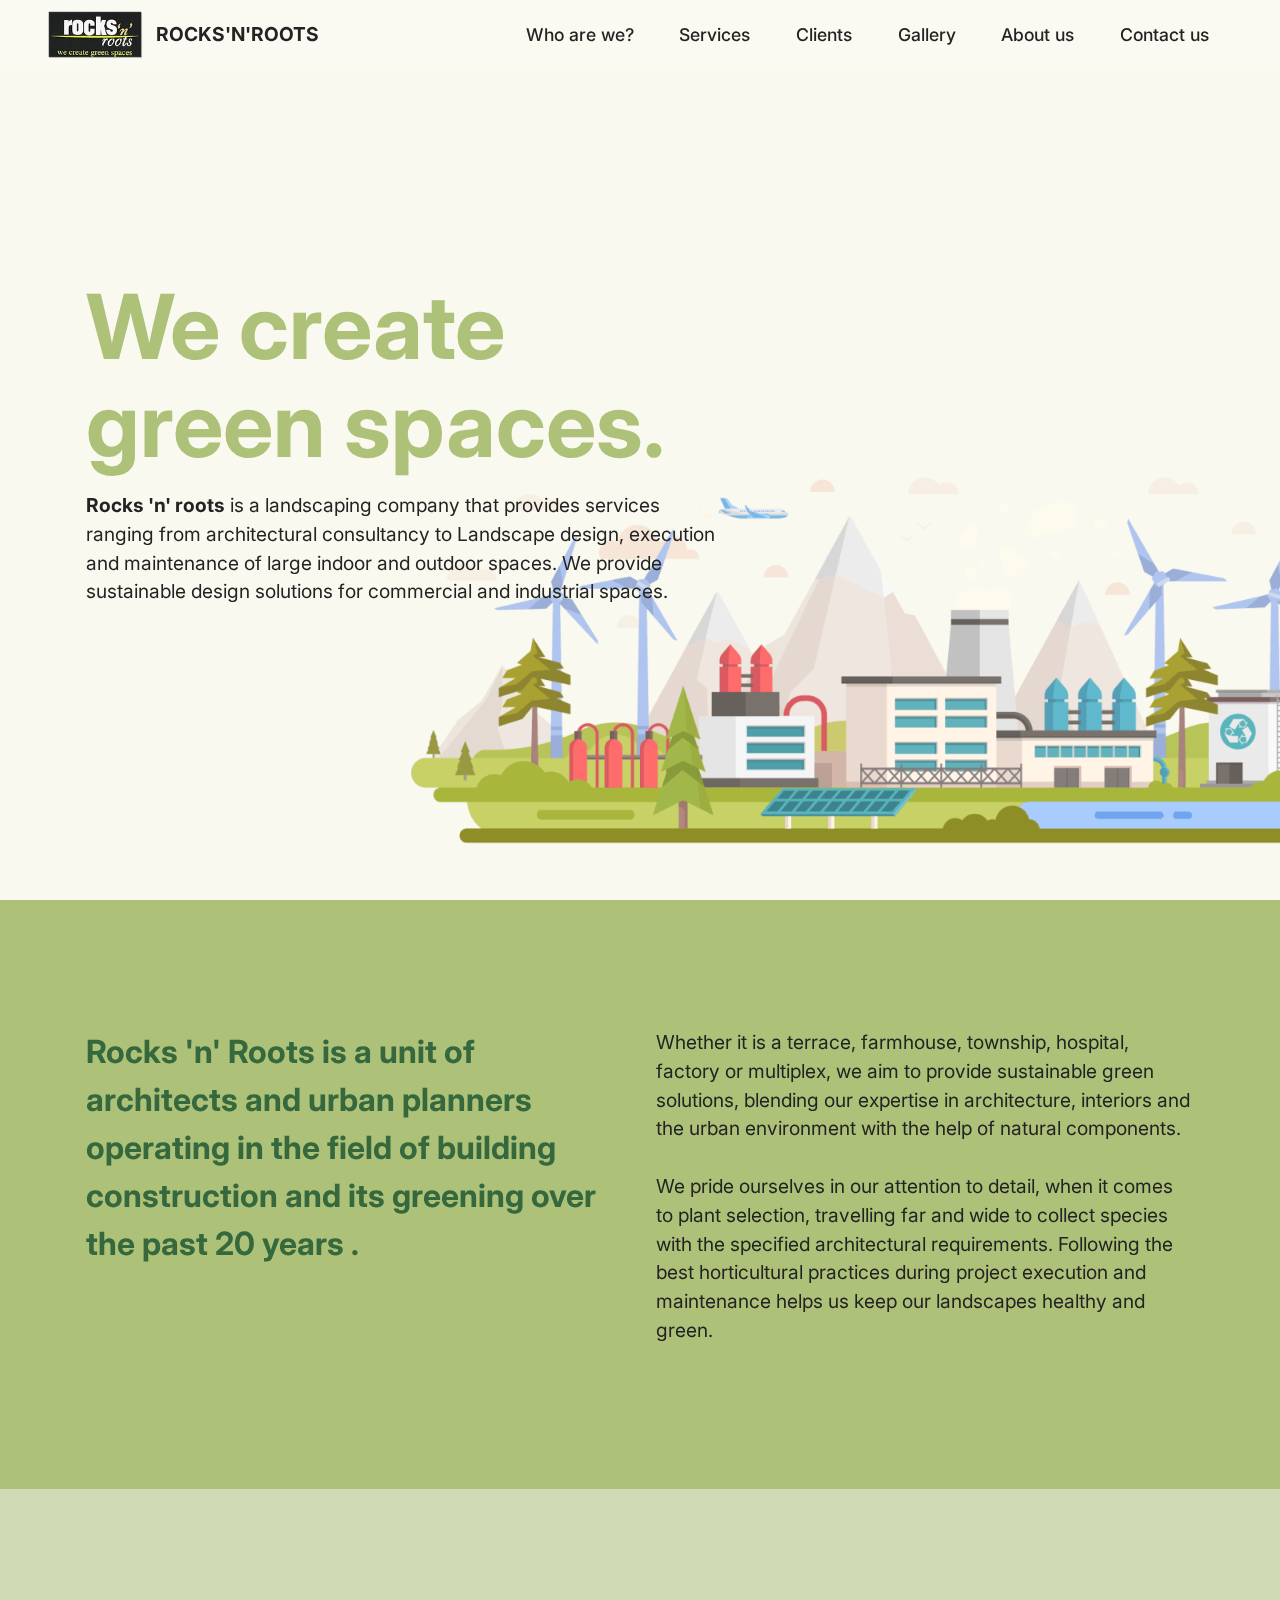
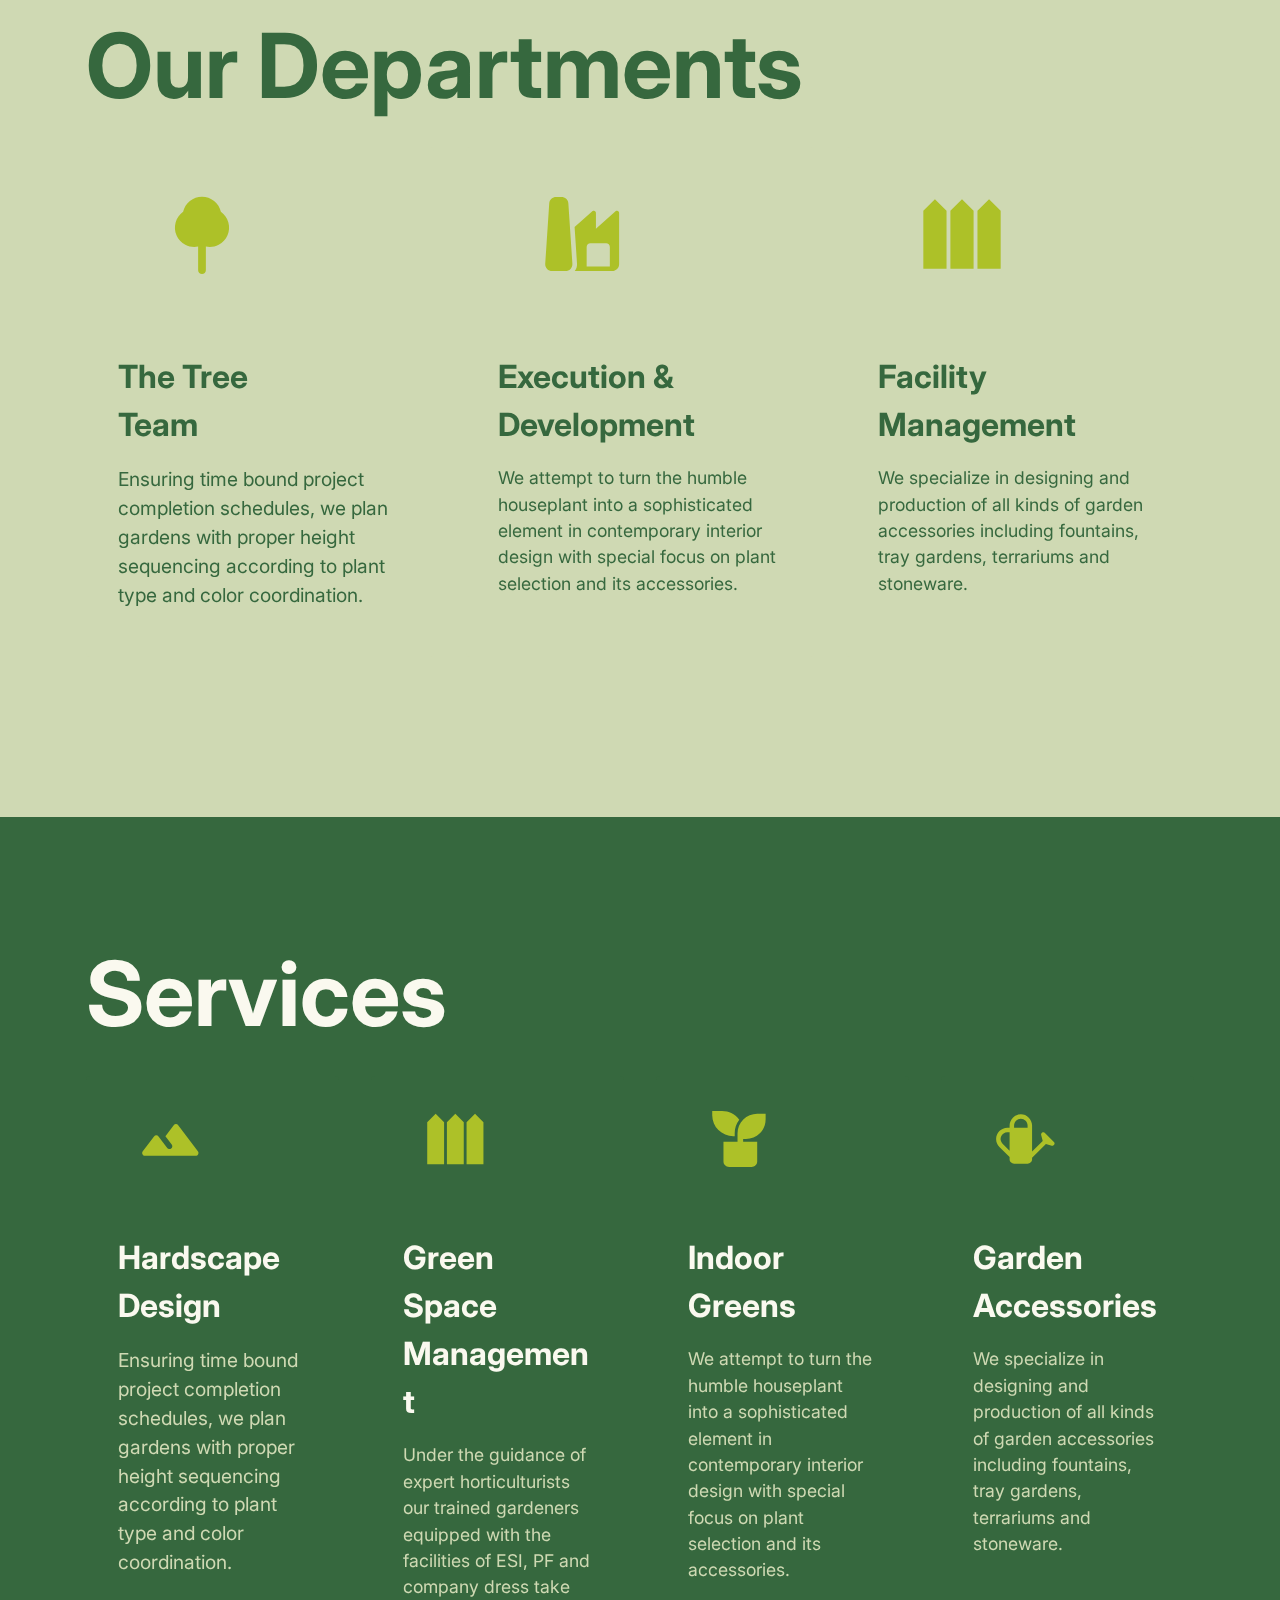
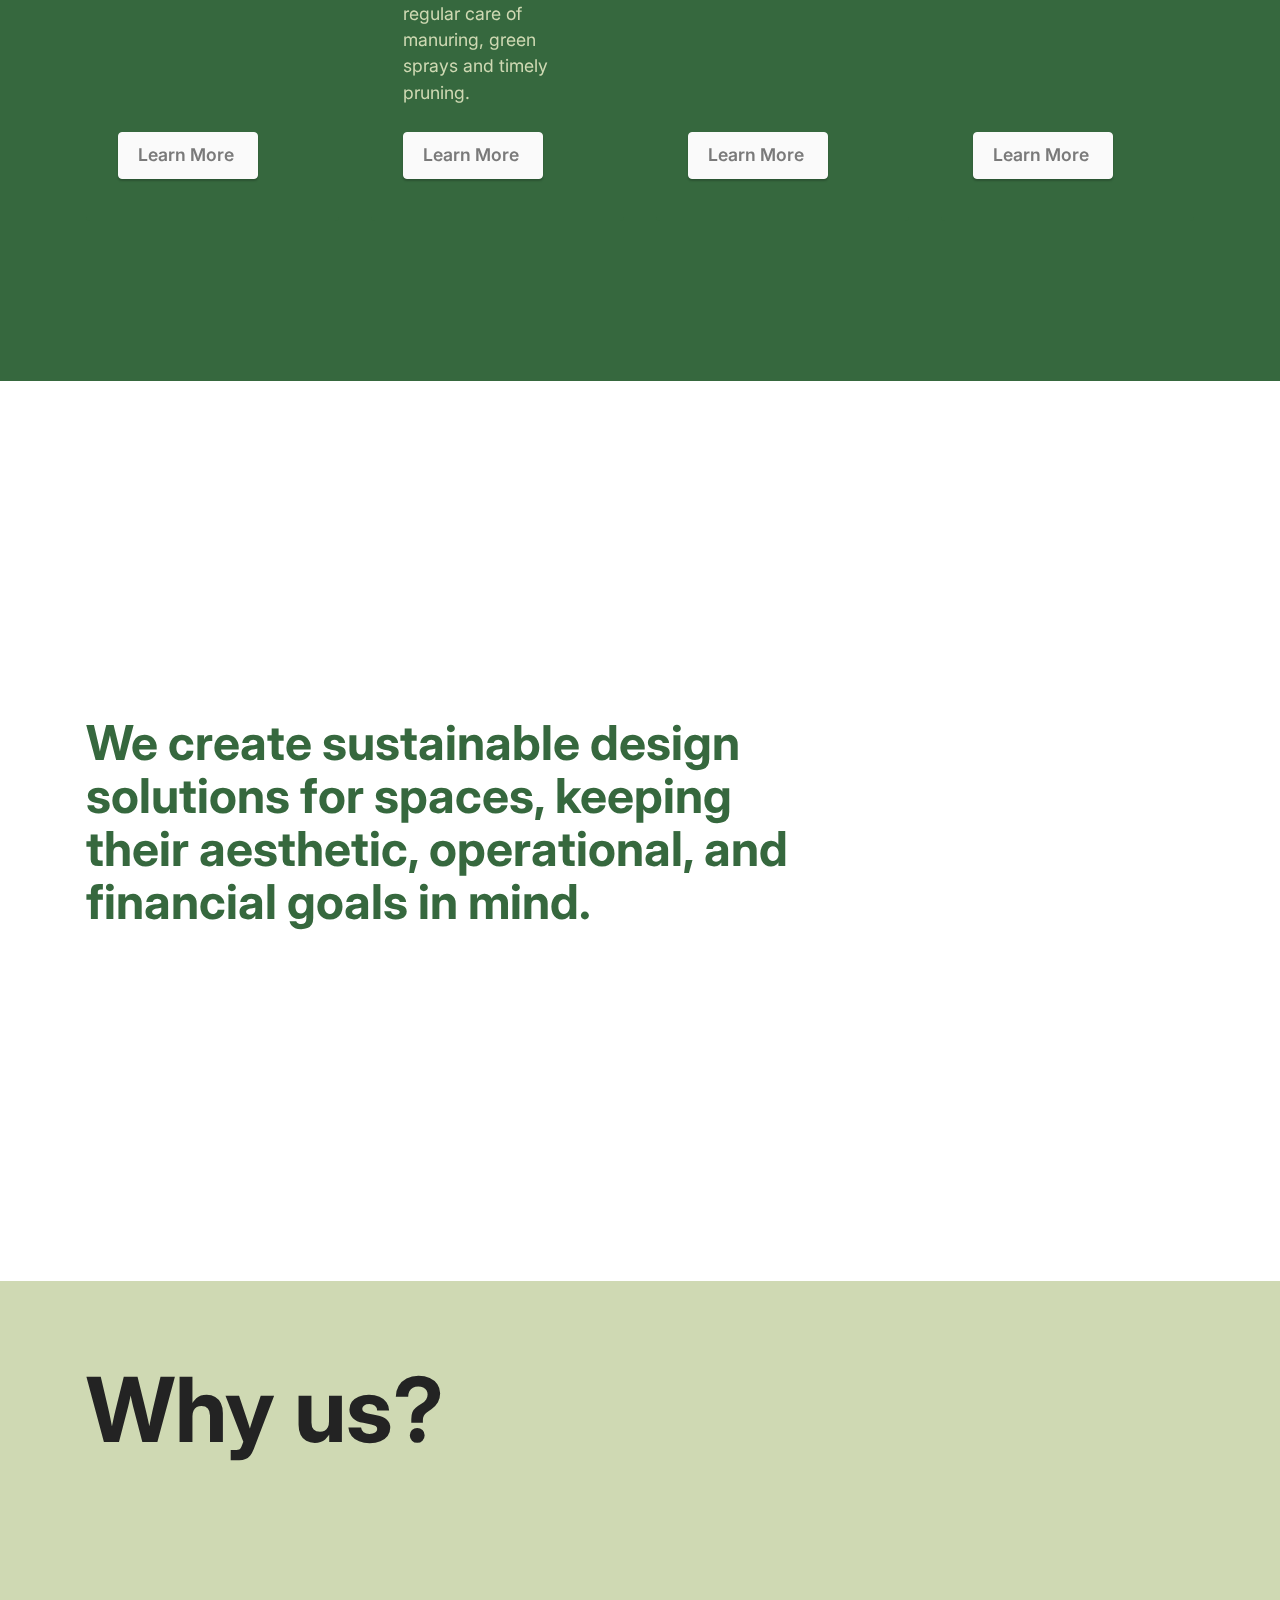
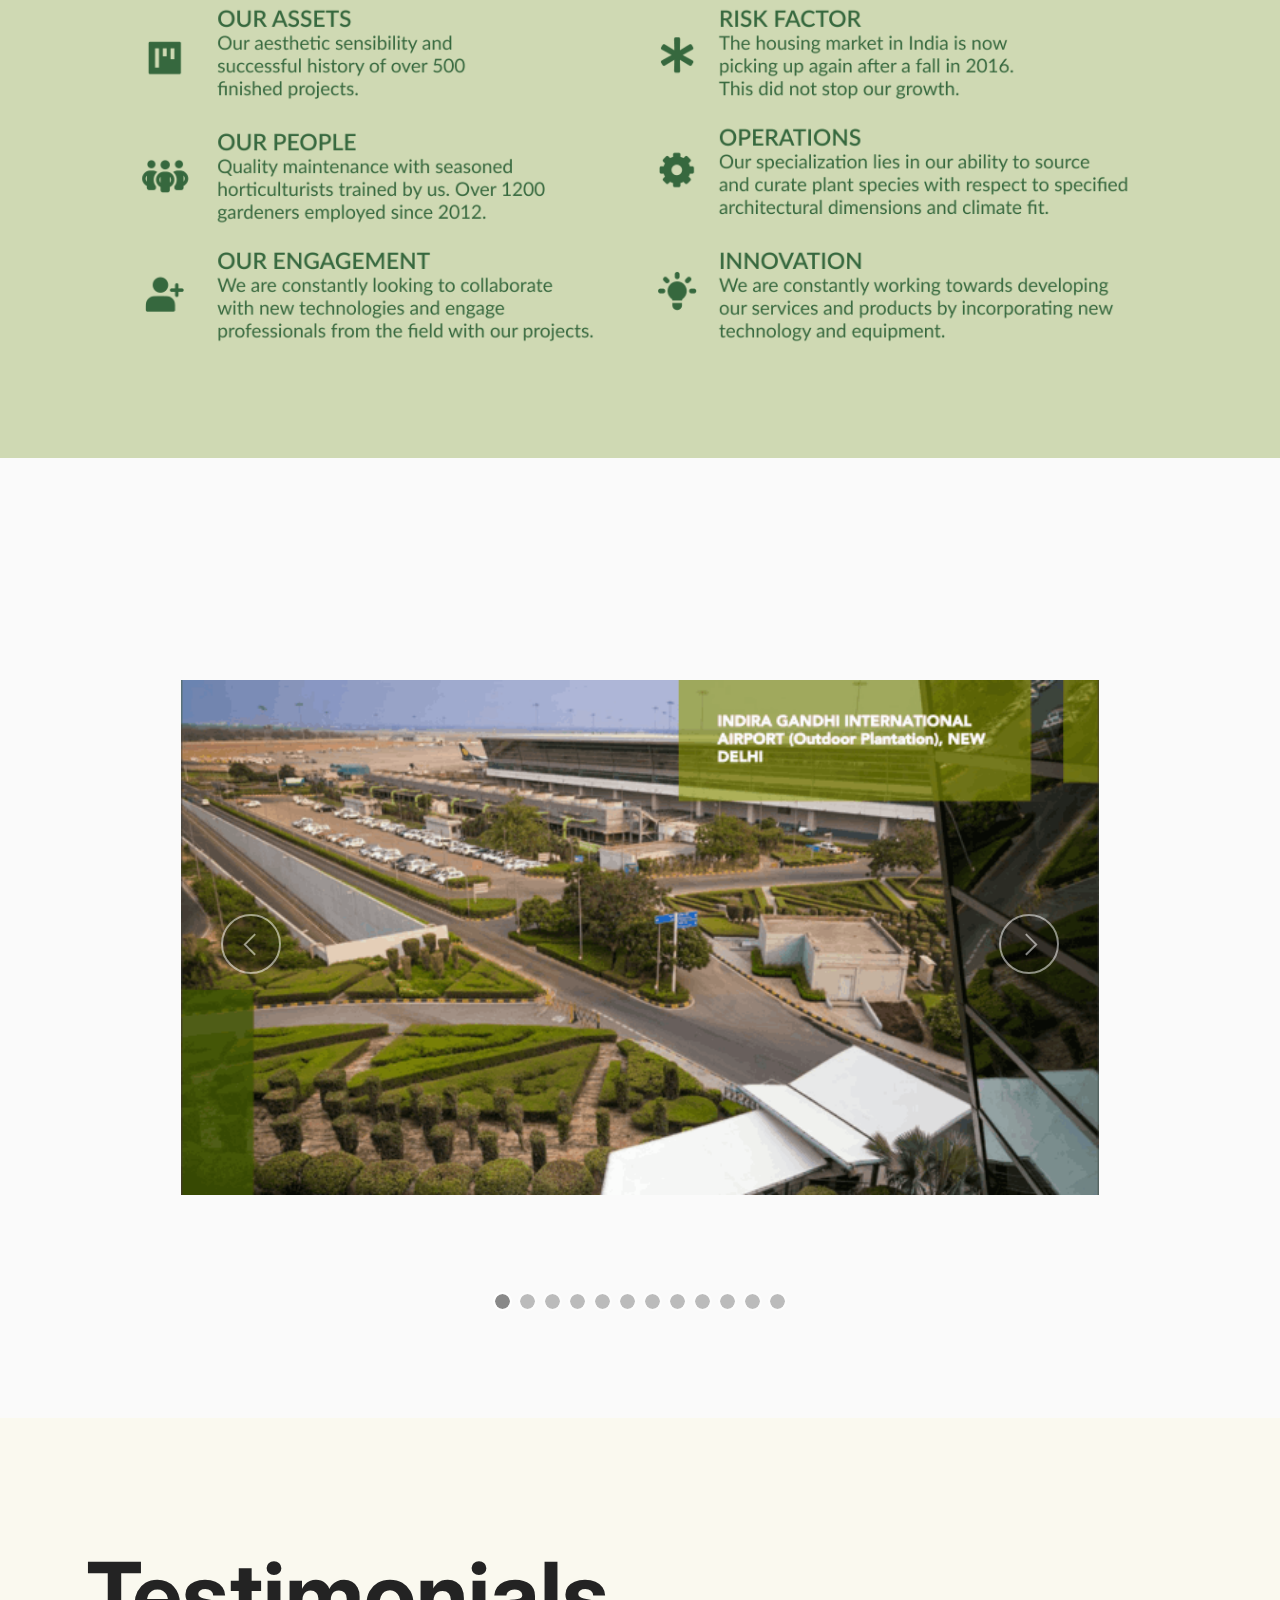
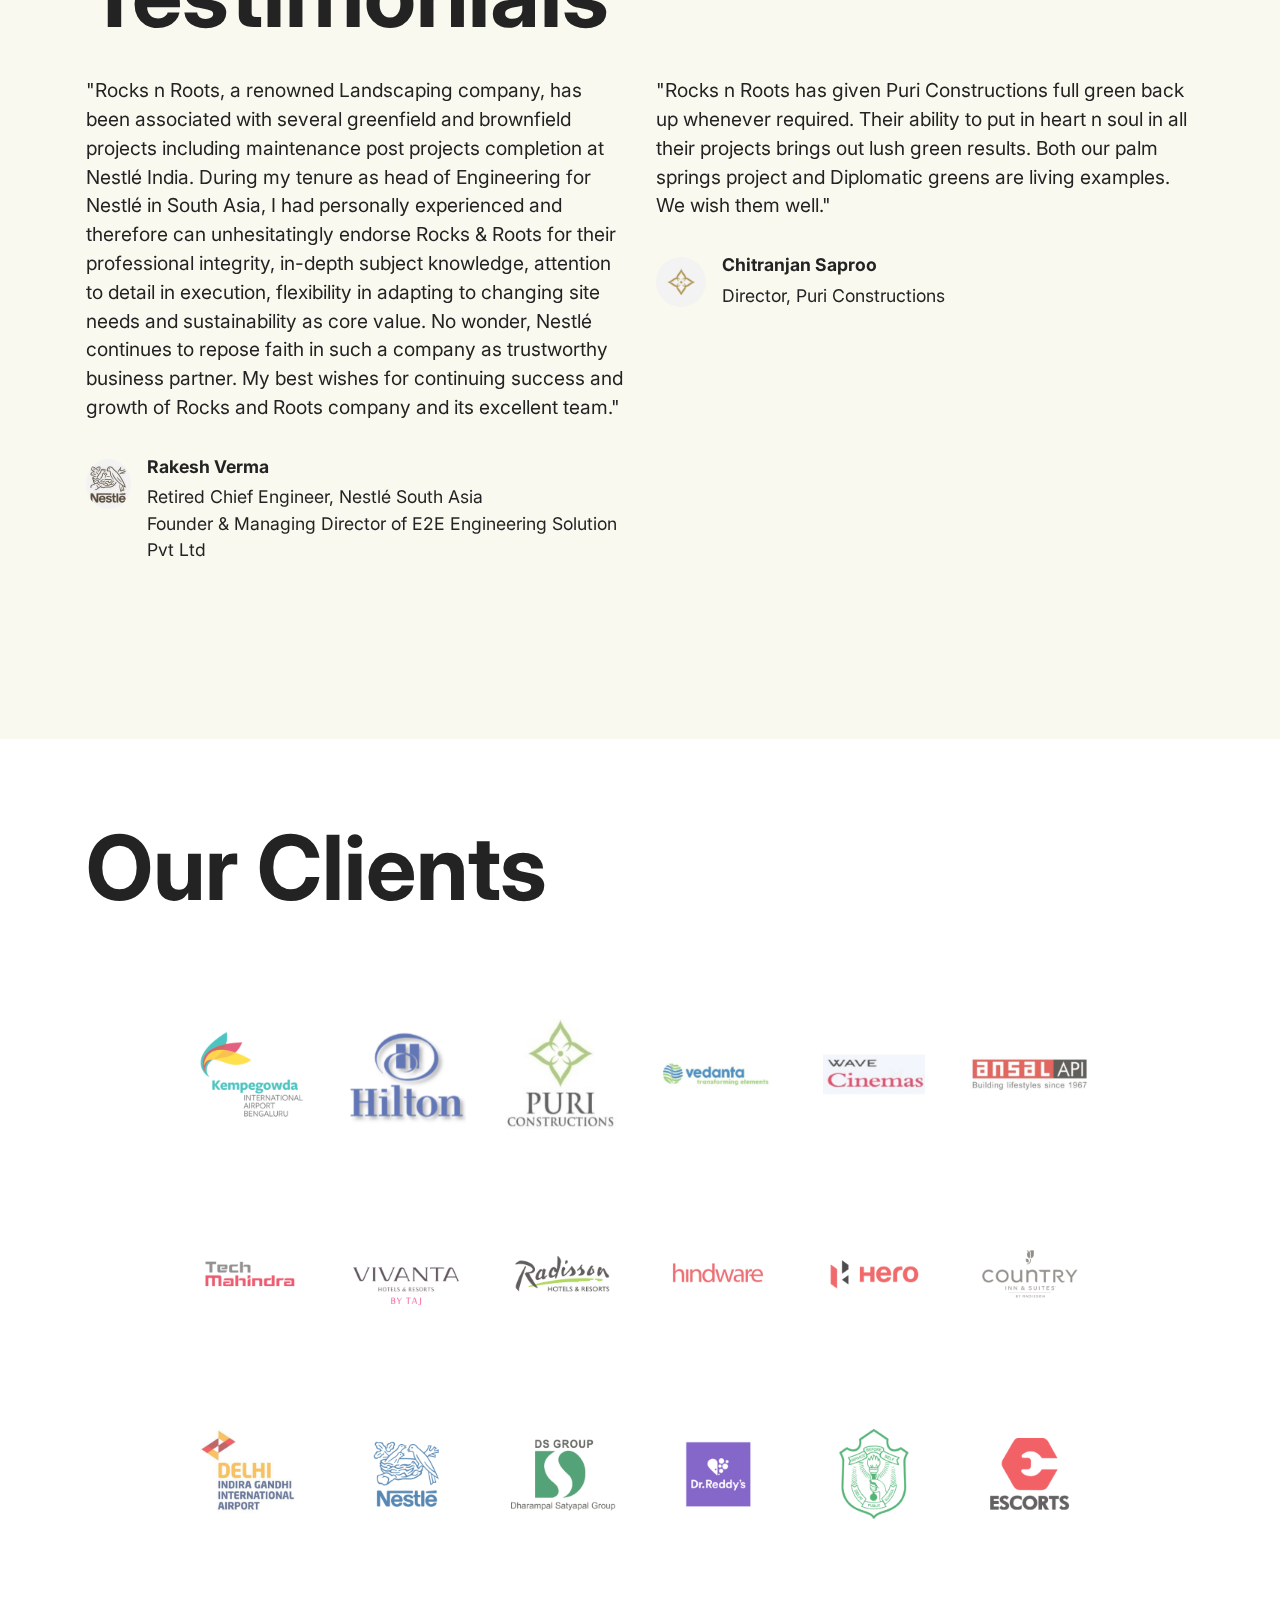
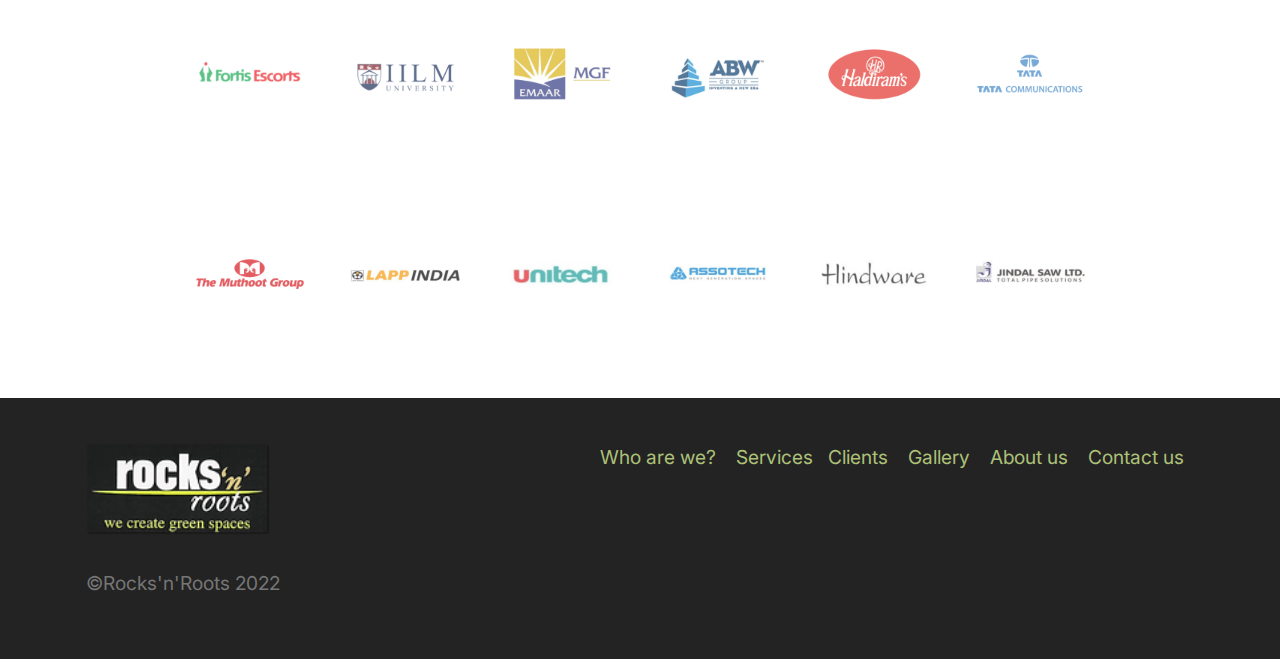
==== commit c214d1ad: "Add files via upload" ====
--- a/index.html
+++ b/index.html
@@ -1,13 +1,13 @@
 <!DOCTYPE html>
 <html  >
 <head>
- 
+
   <meta charset="UTF-8">
   <meta http-equiv="X-UA-Compatible" content="IE=edge">
- 
+
   <meta name="viewport" content="width=device-width, initial-scale=1, minimum-scale=1">
   <link rel="shortcut icon" href="assets/images/image-19-139x70.png" type="image/x-icon">
-  <meta name="description" content="RocksNRoots">
+  <meta name="description" content="">
   
   
   <title>Home</title>
@@ -28,6 +28,20 @@
   
 </head>
 <body>
+
+<!-- Analytics -->
+<!-- Global site tag (gtag.js) - Google Analytics -->
+<script async src="https://www.googletagmanager.com/gtag/js?id=G-RY5SL8H2XX"></script>
+<script>
+  window.dataLayer = window.dataLayer || [];
+  function gtag(){dataLayer.push(arguments);}
+  gtag('js', new Date());
+
+  gtag('config', 'G-RY5SL8H2XX');
+</script>
+<!-- /Analytics -->
+
+
   
   <section data-bs-version="5.1" class="menu menu3 cid-t5DVvhCF1q" once="menu" id="menu3-2">
     
@@ -169,7 +183,7 @@
                         
                         <p class="mbr-text mbr-fonts-style mt-3 display-7">Ensuring time bound project completion schedules, we plan gardens with proper height sequencing according to plant type and color coordination.</p>
                     </div>
-                    <div class="mbr-section-btn item-footer mt-2"><a href="gallery.html#header2-1l" class="btn item-btn btn-success display-4">Learn More&nbsp;</a></div>
+                    <div class="mbr-section-btn item-footer mt-2"><a href="gallery.html#header2-1l" class="btn item-btn btn-white display-4">Learn More&nbsp;</a></div>
                 </div>
             </div>
             <div class="item features-image сol-12 col-md-6 col-lg-3">
@@ -182,7 +196,7 @@
                         
                         <p class="mbr-text mbr-fonts-style mt-3 display-4">Under the guidance of expert horticulturists our trained gardeners equipped with the facilities of ESI, PF and company dress take regular care of manuring, green sprays and timely&nbsp; pruning.</p>
                     </div>
-                    <div class="mbr-section-btn item-footer mt-2"><a href="gallery.html#header2-1k" class="btn item-btn btn-success display-4">Learn More&nbsp;</a></div>
+                    <div class="mbr-section-btn item-footer mt-2"><a href="gallery.html#header2-1k" class="btn item-btn btn-white display-4">Learn More&nbsp;</a></div>
                 </div>
             </div>
             <div class="item features-image сol-12 col-md-6 col-lg-3">
@@ -195,7 +209,7 @@
                         
                         <p class="mbr-text mbr-fonts-style mt-3 display-4">We attempt to turn the humble houseplant into a sophisticated element in contemporary interior design with special focus on plant selection and its accessories.<br></p>
                     </div>
-                    <div class="mbr-section-btn item-footer mt-2"><a href="gallery.html#slider1-1n" class="btn item-btn btn-success display-4">Learn More&nbsp;</a></div>
+                    <div class="mbr-section-btn item-footer mt-2"><a href="gallery.html#slider1-1n" class="btn item-btn btn-white display-4">Learn More&nbsp;</a></div>
                 </div>
             </div><div class="item features-image сol-12 col-md-6 col-lg-3">
                 <div class="item-wrapper">
@@ -207,7 +221,7 @@
                         
                         <p class="mbr-text mbr-fonts-style mt-3 display-4">We specialize in designing and production of all kinds of garden accessories including fountains, tray gardens, terrariums and stoneware.<br></p>
                     </div>
-                    <div class="mbr-section-btn item-footer mt-2"><a href="gallery.html#header2-x" class="btn item-btn btn-success display-4">Learn More&nbsp;</a></div>
+                    <div class="mbr-section-btn item-footer mt-2"><a href="gallery.html#header2-x" class="btn item-btn btn-white display-4">Learn More&nbsp;</a></div>
                 </div>
             </div>
         </div>
@@ -271,12 +285,12 @@
     <div class="container">
         <div class="row justify-content-center">
             <div class="col-12 col-md-10">
-                <div class="carousel slide carousel-fade" id="t7fwPSSUD3" data-ride="carousel" data-bs-ride="carousel" data-interval="5000" data-bs-interval="5000">
+                <div class="carousel slide carousel-fade" id="t80gSLTsMX" data-ride="carousel" data-bs-ride="carousel" data-interval="5000" data-bs-interval="5000">
                     
                     <ol class="carousel-indicators">
-                        <li data-slide-to="0" data-bs-slide-to="0" class="active" data-target="#t7fwPSSUD3" data-bs-target="#t7fwPSSUD3"></li>
-                        <li data-slide-to="1" data-bs-slide-to="1" data-target="#t7fwPSSUD3" data-bs-target="#t7fwPSSUD3"></li>
-                        <li data-slide-to="2" data-bs-slide-to="2" data-target="#t7fwPSSUD3" data-bs-target="#t7fwPSSUD3"></li><li data-slide-to="3" data-bs-slide-to="3" data-target="#t7fwPSSUD3" data-bs-target="#t7fwPSSUD3"></li><li data-slide-to="4" data-bs-slide-to="4" data-target="#t7fwPSSUD3" data-bs-target="#t7fwPSSUD3"></li><li data-slide-to="5" data-bs-slide-to="5" data-target="#t7fwPSSUD3" data-bs-target="#t7fwPSSUD3"></li><li data-slide-to="6" data-bs-slide-to="6" data-target="#t7fwPSSUD3" data-bs-target="#t7fwPSSUD3"></li><li data-slide-to="7" data-bs-slide-to="7" data-target="#t7fwPSSUD3" data-bs-target="#t7fwPSSUD3"></li><li data-slide-to="8" data-bs-slide-to="8" data-target="#t7fwPSSUD3" data-bs-target="#t7fwPSSUD3"></li><li data-slide-to="9" data-bs-slide-to="9" data-target="#t7fwPSSUD3" data-bs-target="#t7fwPSSUD3"></li><li data-slide-to="10" data-bs-slide-to="10" data-target="#t7fwPSSUD3" data-bs-target="#t7fwPSSUD3"></li><li data-slide-to="11" data-bs-slide-to="11" data-target="#t7fwPSSUD3" data-bs-target="#t7fwPSSUD3"></li>
+                        <li data-slide-to="0" data-bs-slide-to="0" class="active" data-target="#t80gSLTsMX" data-bs-target="#t80gSLTsMX"></li>
+                        <li data-slide-to="1" data-bs-slide-to="1" data-target="#t80gSLTsMX" data-bs-target="#t80gSLTsMX"></li>
+                        <li data-slide-to="2" data-bs-slide-to="2" data-target="#t80gSLTsMX" data-bs-target="#t80gSLTsMX"></li><li data-slide-to="3" data-bs-slide-to="3" data-target="#t80gSLTsMX" data-bs-target="#t80gSLTsMX"></li><li data-slide-to="4" data-bs-slide-to="4" data-target="#t80gSLTsMX" data-bs-target="#t80gSLTsMX"></li><li data-slide-to="5" data-bs-slide-to="5" data-target="#t80gSLTsMX" data-bs-target="#t80gSLTsMX"></li><li data-slide-to="6" data-bs-slide-to="6" data-target="#t80gSLTsMX" data-bs-target="#t80gSLTsMX"></li><li data-slide-to="7" data-bs-slide-to="7" data-target="#t80gSLTsMX" data-bs-target="#t80gSLTsMX"></li><li data-slide-to="8" data-bs-slide-to="8" data-target="#t80gSLTsMX" data-bs-target="#t80gSLTsMX"></li><li data-slide-to="9" data-bs-slide-to="9" data-target="#t80gSLTsMX" data-bs-target="#t80gSLTsMX"></li><li data-slide-to="10" data-bs-slide-to="10" data-target="#t80gSLTsMX" data-bs-target="#t80gSLTsMX"></li><li data-slide-to="11" data-bs-slide-to="11" data-target="#t80gSLTsMX" data-bs-target="#t80gSLTsMX"></li>
                     </ol>
                     <div class="carousel-inner">
                         <div class="carousel-item slider-image item active">
@@ -343,11 +357,11 @@
                         </div>
                         
                     </div>
-                    <a class="carousel-control carousel-control-prev" role="button" data-slide="prev" data-bs-slide="prev" href="#t7fwPSSUD3">
+                    <a class="carousel-control carousel-control-prev" role="button" data-slide="prev" data-bs-slide="prev" href="#t80gSLTsMX">
                         <span class="mobi-mbri mobi-mbri-arrow-prev" aria-hidden="true"></span>
                         <span class="sr-only visually-hidden">Previous</span>
                     </a>
-                    <a class="carousel-control carousel-control-next" role="button" data-slide="next" data-bs-slide="next" href="#t7fwPSSUD3">
+                    <a class="carousel-control carousel-control-next" role="button" data-slide="next" data-bs-slide="next" href="#t80gSLTsMX">
                         <span class="mobi-mbri mobi-mbri-arrow-next" aria-hidden="true"></span>
                         <span class="sr-only visually-hidden">Next</span>
                     </a>
@@ -409,7 +423,7 @@
     </div>
 </section>
 
-<section data-bs-version="5.1" class="clients1 cid-t6WrpKMeGx" id="clients1-1t">
+<section data-bs-version="5.1" class="clients1 cid-t80e1JkcG9" id="clients1-26">
     
     <div class="images-container container-fluid">
         <div class="mbr-section-head">
@@ -419,30 +433,30 @@
         </div>
         <div class="row justify-content-center mt-4">
             <div class="col-md-3 card">
-                <img src="assets/images/frame-9-160x160.png" alt="">
-            </div>
-            <div class="col-md-3 card">
-                <img src="assets/images/frame-10-160x160.png" alt="">
-            </div>
-            <div class="col-md-3 card">
-                <img src="assets/images/frame-11-160x160.png" alt="">
-            </div>
-            <div class="col-md-3 card">
-                <img src="assets/images/frame-12-160x160.png" alt="">
-            </div>
-            <div class="col-md-3 card">
-                <img src="assets/images/frame-13-160x160.png" alt="">
-            </div>
-            <div class="col-md-3 card">
-                <img src="assets/images/frame-15-160x160.png" alt="">
-            </div>
-            
-            
-        </div>
-    </div>
-</section>
-
-<section data-bs-version="5.1" class="clients1 cid-t6WucRpq5r" id="clients1-1u">
+                <img src="assets/images/frame-27-160x160.png" alt="">
+            </div>
+            <div class="col-md-3 card">
+                <img src="assets/images/frame-31-160x160.png" alt="">
+            </div>
+            <div class="col-md-3 card">
+                <img src="assets/images/frame-32-160x160.png" alt="">
+            </div>
+            <div class="col-md-3 card">
+                <img src="assets/images/frame-33-160x160.png" alt="">
+            </div>
+            <div class="col-md-3 card">
+                <img src="assets/images/frame-34-160x160.png" alt="">
+            </div>
+            <div class="col-md-3 card">
+                <img src="assets/images/frame-30-160x160.png" alt="">
+            </div>
+            
+            
+        </div>
+    </div>
+</section>
+
+<section data-bs-version="5.1" class="clients1 cid-t6WrpKMeGx" id="clients1-1t">
     
     <div class="images-container container-fluid">
         <div class="mbr-section-head">
@@ -452,30 +466,30 @@
         </div>
         <div class="row justify-content-center mt-4">
             <div class="col-md-3 card">
-                <img src="assets/images/frame-14-160x160.png" alt="">
-            </div>
-            <div class="col-md-3 card">
-                <img src="assets/images/frame-16-160x160.png" alt="">
-            </div>
-            <div class="col-md-3 card">
-                <img src="assets/images/frame-17-160x160.png" alt="">
-            </div>
-            <div class="col-md-3 card">
-                <img src="assets/images/frame-18-160x160.png" alt="">
-            </div>
-            <div class="col-md-3 card">
-                <img src="assets/images/frame-19-160x160.png" alt="">
-            </div>
-            <div class="col-md-3 card">
-                <img src="assets/images/frame-20-160x160.png" alt="">
-            </div>
-            
-            
-        </div>
-    </div>
-</section>
-
-<section data-bs-version="5.1" class="clients1 cid-t6WvmtSdde" id="clients1-1v">
+                <img src="assets/images/frame-9-160x160.png" alt="">
+            </div>
+            <div class="col-md-3 card">
+                <img src="assets/images/frame-10-160x160.png" alt="">
+            </div>
+            <div class="col-md-3 card">
+                <img src="assets/images/frame-11-160x160.png" alt="">
+            </div>
+            <div class="col-md-3 card">
+                <img src="assets/images/frame-12-160x160.png" alt="">
+            </div>
+            <div class="col-md-3 card">
+                <img src="assets/images/frame-13-160x160.png" alt="">
+            </div>
+            <div class="col-md-3 card">
+                <img src="assets/images/frame-15-160x160.png" alt="">
+            </div>
+            
+            
+        </div>
+    </div>
+</section>
+
+<section data-bs-version="5.1" class="clients1 cid-t6WucRpq5r" id="clients1-1u">
     
     <div class="images-container container-fluid">
         <div class="mbr-section-head">
@@ -485,6 +499,39 @@
         </div>
         <div class="row justify-content-center mt-4">
             <div class="col-md-3 card">
+                <img src="assets/images/frame-14-160x160.png" alt="">
+            </div>
+            <div class="col-md-3 card">
+                <img src="assets/images/frame-16-160x160.png" alt="">
+            </div>
+            <div class="col-md-3 card">
+                <img src="assets/images/frame-17-160x160.png" alt="">
+            </div>
+            <div class="col-md-3 card">
+                <img src="assets/images/frame-18-160x160.png" alt="">
+            </div>
+            <div class="col-md-3 card">
+                <img src="assets/images/frame-19-160x160.png" alt="">
+            </div>
+            <div class="col-md-3 card">
+                <img src="assets/images/frame-20-160x160.png" alt="">
+            </div>
+            
+            
+        </div>
+    </div>
+</section>
+
+<section data-bs-version="5.1" class="clients1 cid-t6WvmtSdde" id="clients1-1v">
+    
+    <div class="images-container container-fluid">
+        <div class="mbr-section-head">
+            
+            
+            
+        </div>
+        <div class="row justify-content-center mt-4">
+            <div class="col-md-3 card">
                 <img src="assets/images/frame-21-160x160.png" alt="">
             </div>
             <div class="col-md-3 card">
@@ -501,6 +548,39 @@
             </div>
             <div class="col-md-3 card">
                 <img src="assets/images/frame-26-160x160.png" alt="">
+            </div>
+            
+            
+        </div>
+    </div>
+</section>
+
+<section data-bs-version="5.1" class="clients1 cid-t80e2eLEhC" id="clients1-27">
+    
+    <div class="images-container container-fluid">
+        <div class="mbr-section-head">
+            
+            
+            
+        </div>
+        <div class="row justify-content-center mt-4">
+            <div class="col-md-3 card">
+                <img src="assets/images/frame-28-160x160.png" alt="">
+            </div>
+            <div class="col-md-3 card">
+                <img src="assets/images/frame-29-160x160.png" alt="">
+            </div>
+            <div class="col-md-3 card">
+                <img src="assets/images/frame-35-160x160.png" alt="">
+            </div>
+            <div class="col-md-3 card">
+                <img src="assets/images/frame-36-160x160.png" alt="">
+            </div>
+            <div class="col-md-3 card">
+                <img src="assets/images/frame-37-160x160.png" alt="">
+            </div>
+            <div class="col-md-3 card">
+                <img src="assets/images/frame-38-160x160.png" alt="">
             </div>
             
             
@@ -580,7 +660,7 @@
         </div>
 
     </div>
-</section><section style="display: none !important;background-color: #fff; font-family: -apple-system, BlinkMacSystemFont, 'Segoe UI', 'Roboto', 'Helvetica Neue', Arial, sans-serif; color:#aaa; font-size:12px; padding: 0; align-items: center; display: flex;"><a href="https://mobirise.site/q" style="flex: 1 1; height: 3rem; padding-left: 1rem;"></a><p style="flex: 0 0 auto; margin:0; padding-right:1rem;">Mobirise web page software - <a href="https://mobirise.site/o" style="color:#aaa;">More</a></p></section><script src="assets/bootstrap/js/bootstrap.bundle.min.js"></script>  <script src="assets/parallax/jarallax.js"></script>  <script src="assets/smoothscroll/smooth-scroll.js"></script>  <script src="assets/ytplayer/index.js"></script>  <script src="assets/dropdown/js/navbar-dropdown.js"></script>  <script src="assets/theme/js/script.js"></script>  
+</section><section style="display: none !important;background-color: #fff; font-family: -apple-system, BlinkMacSystemFont, 'Segoe UI', 'Roboto', 'Helvetica Neue', Arial, sans-serif; color:#aaa; font-size:12px; padding: 0; align-items: center; display: flex;"><a href="https://mobirise.site/x" style="flex: 1 1; height: 3rem; padding-left: 1rem;"></a><p style="flex: 0 0 auto; margin:0; padding-right:1rem;"><a href="https://mobirise.site/i" style="color:#aaa;">Designed with Mobirise</a> site creator</p></section><script src="assets/bootstrap/js/bootstrap.bundle.min.js"></script>  <script src="assets/parallax/jarallax.js"></script>  <script src="assets/smoothscroll/smooth-scroll.js"></script>  <script src="assets/ytplayer/index.js"></script>  <script src="assets/dropdown/js/navbar-dropdown.js"></script>  <script src="assets/theme/js/script.js"></script>  
   
   
 </body>
--- a/assets/mobirise/css/mbr-additional.css
+++ b/assets/mobirise/css/mbr-additional.css
@@ -1358,8 +1358,29 @@
 .cid-t6gq3K4KxP .mbr-section-title {
   text-align: left;
 }
+.cid-t80e1JkcG9 {
+  padding-top: 1rem;
+  padding-bottom: 0rem;
+  background-color: #ffffff;
+}
+.cid-t80e1JkcG9 img {
+  width: 120px;
+  margin: auto;
+}
+.cid-t80e1JkcG9 .card {
+  transition: all 0.3s;
+  height: fit-content;
+  padding: 1rem 0;
+  opacity: 0.7;
+  margin-bottom: 1rem;
+}
+@media (min-width: 992px) {
+  .cid-t80e1JkcG9 .card {
+    max-width: 12.5%;
+  }
+}
 .cid-t6WrpKMeGx {
-  padding-top: 1rem;
+  padding-top: 0rem;
   padding-bottom: 0rem;
   background-color: #ffffff;
 }
@@ -1402,7 +1423,7 @@
 }
 .cid-t6WvmtSdde {
   padding-top: 0rem;
-  padding-bottom: 1rem;
+  padding-bottom: 0rem;
   background-color: #ffffff;
 }
 .cid-t6WvmtSdde img {
@@ -1418,6 +1439,27 @@
 }
 @media (min-width: 992px) {
   .cid-t6WvmtSdde .card {
+    max-width: 12.5%;
+  }
+}
+.cid-t80e2eLEhC {
+  padding-top: 0rem;
+  padding-bottom: 2rem;
+  background-color: #ffffff;
+}
+.cid-t80e2eLEhC img {
+  width: 120px;
+  margin: auto;
+}
+.cid-t80e2eLEhC .card {
+  transition: all 0.3s;
+  height: fit-content;
+  padding: 1rem 0;
+  opacity: 0.7;
+  margin-bottom: 1rem;
+}
+@media (min-width: 992px) {
+  .cid-t80e2eLEhC .card {
     max-width: 12.5%;
   }
 }
--- a/assets/mobirise/css/mbr-additional.css
+++ b/assets/mobirise/css/mbr-additional.css
@@ -1358,8 +1358,29 @@
 .cid-t6gq3K4KxP .mbr-section-title {
   text-align: left;
 }
+.cid-t80e1JkcG9 {
+  padding-top: 1rem;
+  padding-bottom: 0rem;
+  background-color: #ffffff;
+}
+.cid-t80e1JkcG9 img {
+  width: 120px;
+  margin: auto;
+}
+.cid-t80e1JkcG9 .card {
+  transition: all 0.3s;
+  height: fit-content;
+  padding: 1rem 0;
+  opacity: 0.7;
+  margin-bottom: 1rem;
+}
+@media (min-width: 992px) {
+  .cid-t80e1JkcG9 .card {
+    max-width: 12.5%;
+  }
+}
 .cid-t6WrpKMeGx {
-  padding-top: 1rem;
+  padding-top: 0rem;
   padding-bottom: 0rem;
   background-color: #ffffff;
 }
@@ -1402,7 +1423,7 @@
 }
 .cid-t6WvmtSdde {
   padding-top: 0rem;
-  padding-bottom: 1rem;
+  padding-bottom: 0rem;
   background-color: #ffffff;
 }
 .cid-t6WvmtSdde img {
@@ -1418,6 +1439,27 @@
 }
 @media (min-width: 992px) {
   .cid-t6WvmtSdde .card {
+    max-width: 12.5%;
+  }
+}
+.cid-t80e2eLEhC {
+  padding-top: 0rem;
+  padding-bottom: 2rem;
+  background-color: #ffffff;
+}
+.cid-t80e2eLEhC img {
+  width: 120px;
+  margin: auto;
+}
+.cid-t80e2eLEhC .card {
+  transition: all 0.3s;
+  height: fit-content;
+  padding: 1rem 0;
+  opacity: 0.7;
+  margin-bottom: 1rem;
+}
+@media (min-width: 992px) {
+  .cid-t80e2eLEhC .card {
     max-width: 12.5%;
   }
 }
